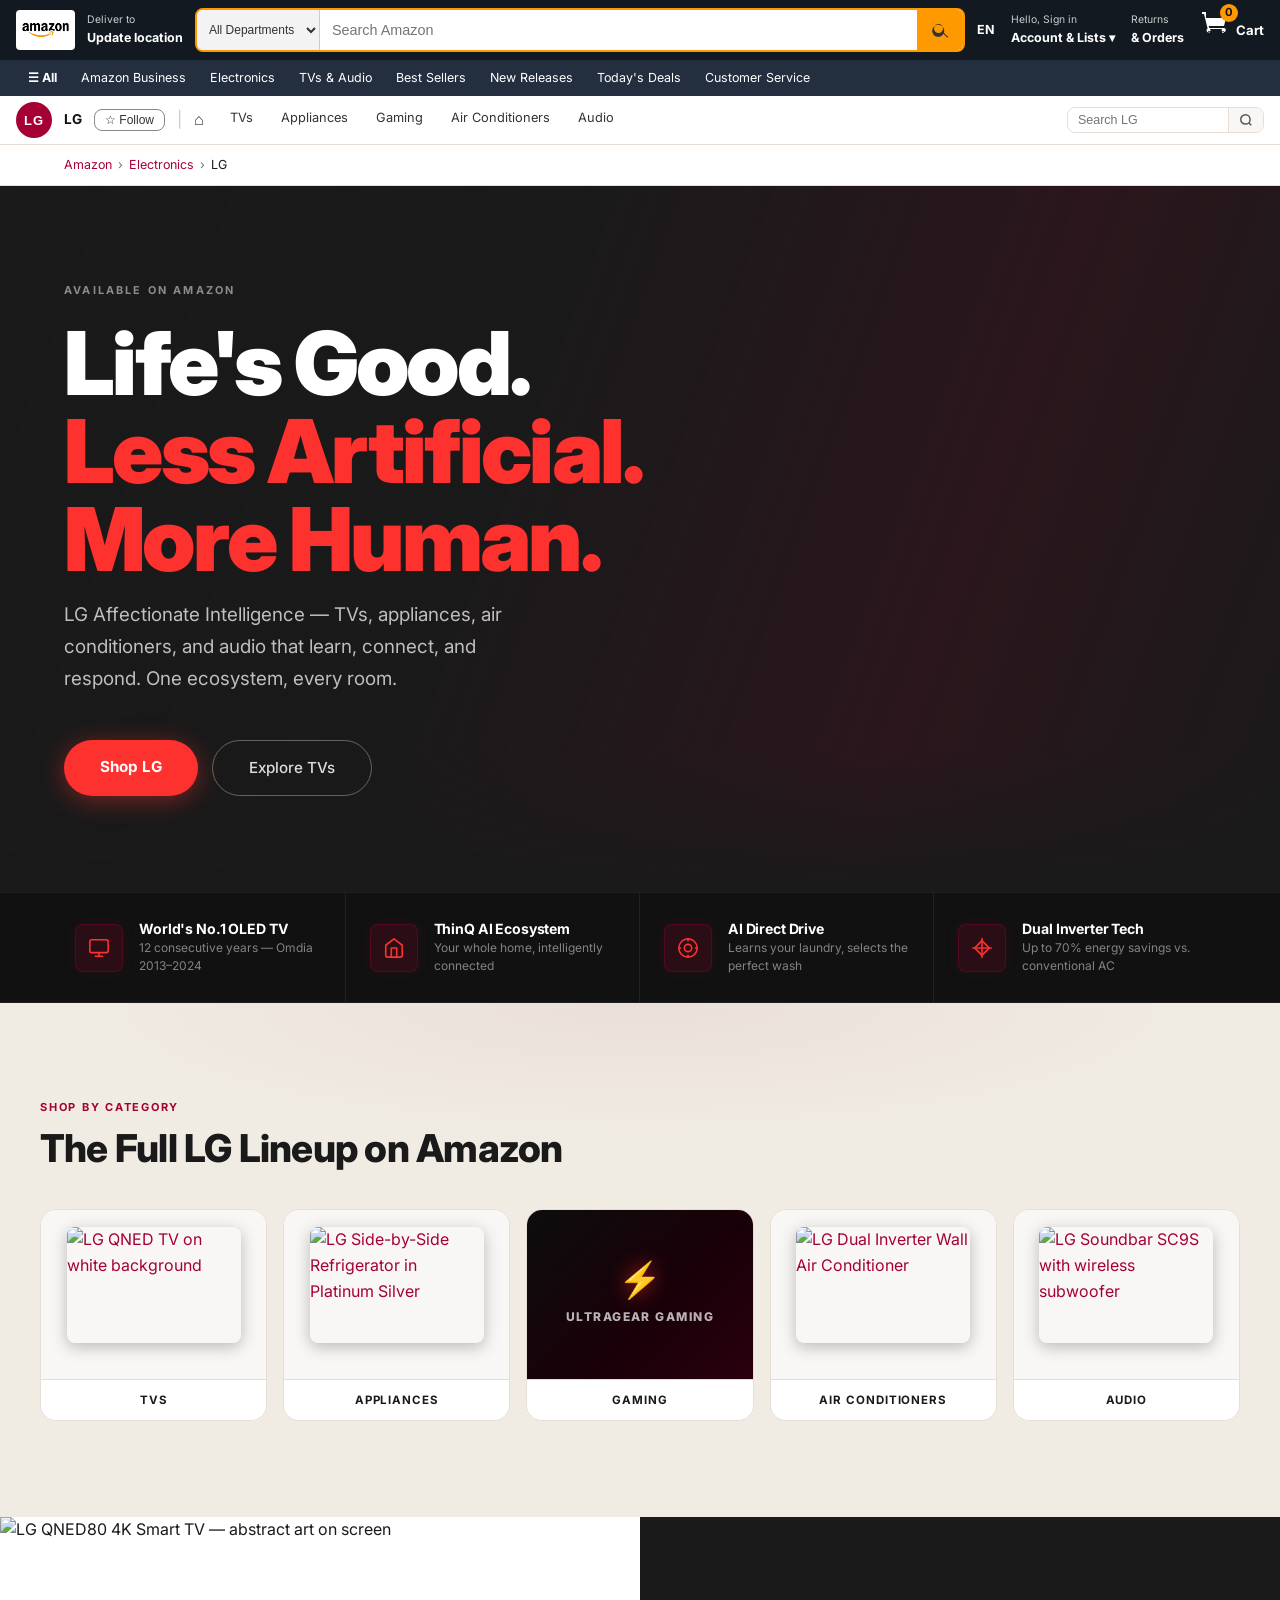
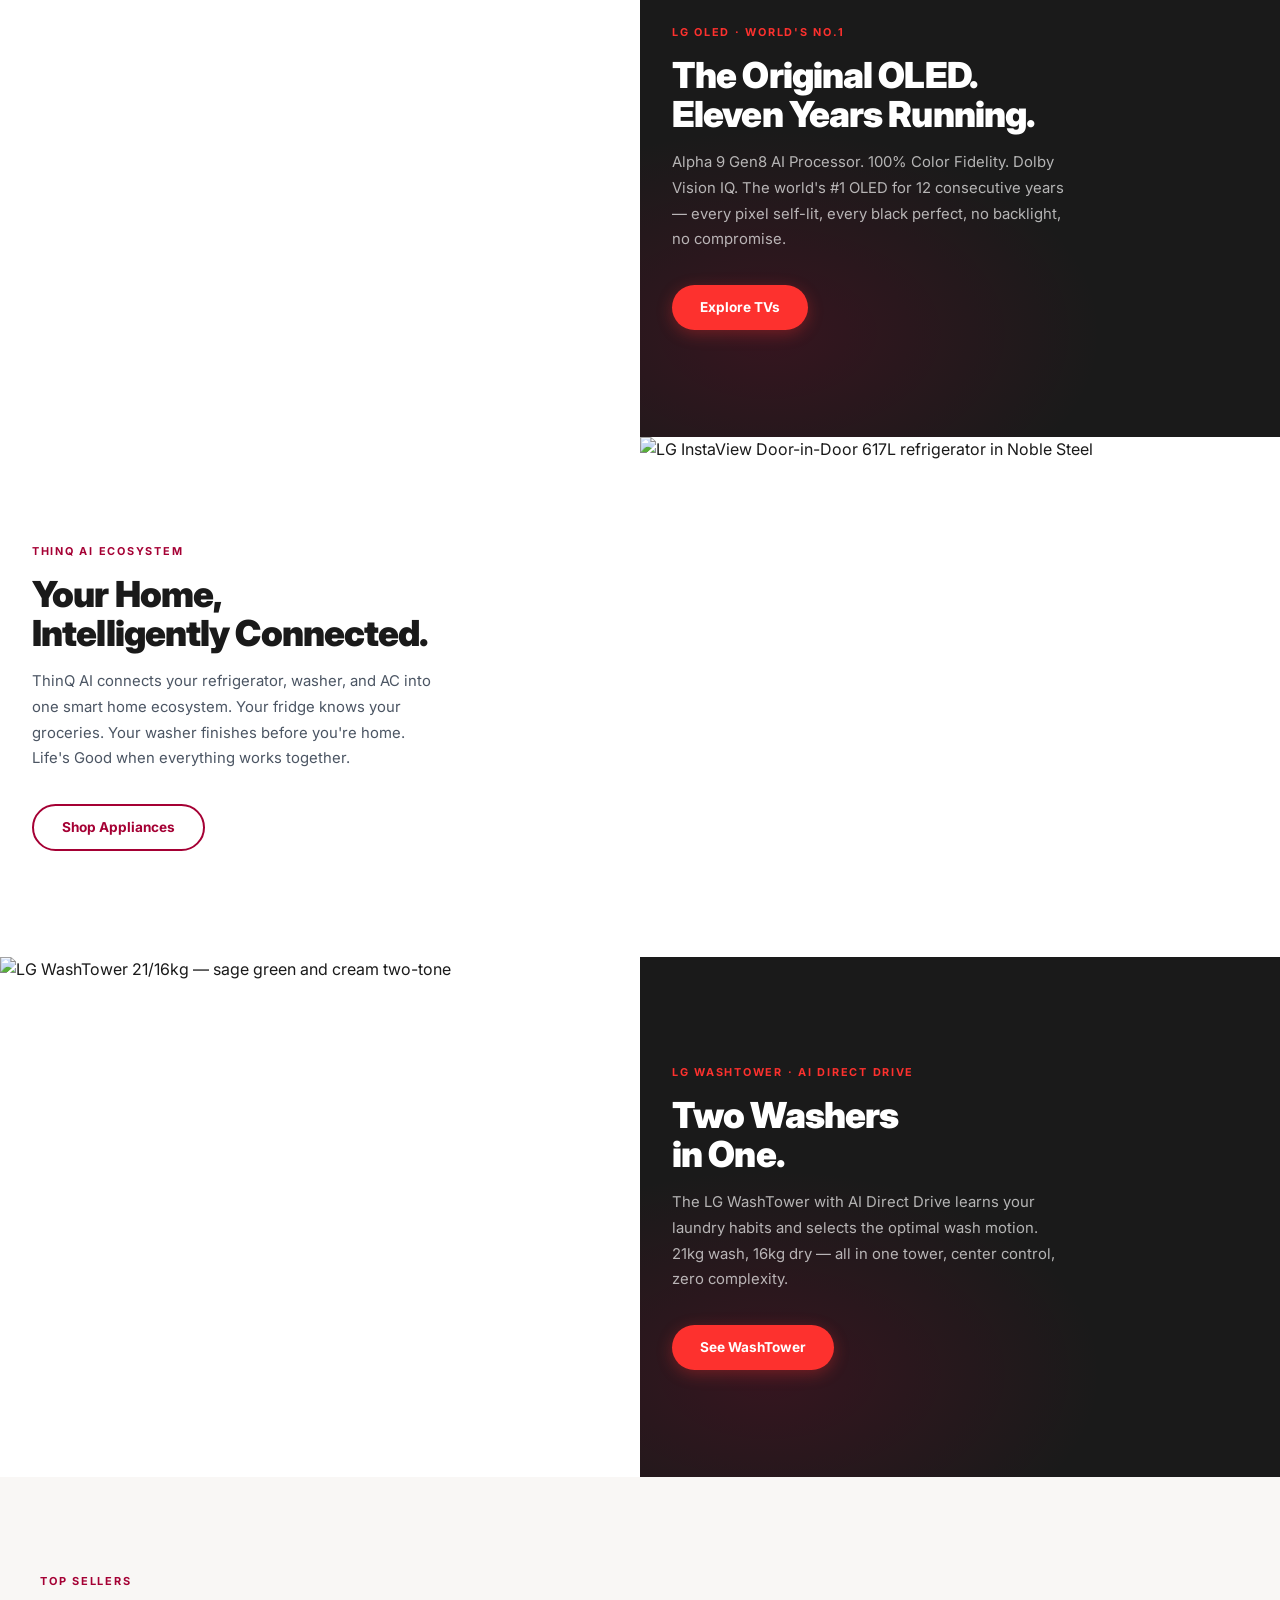
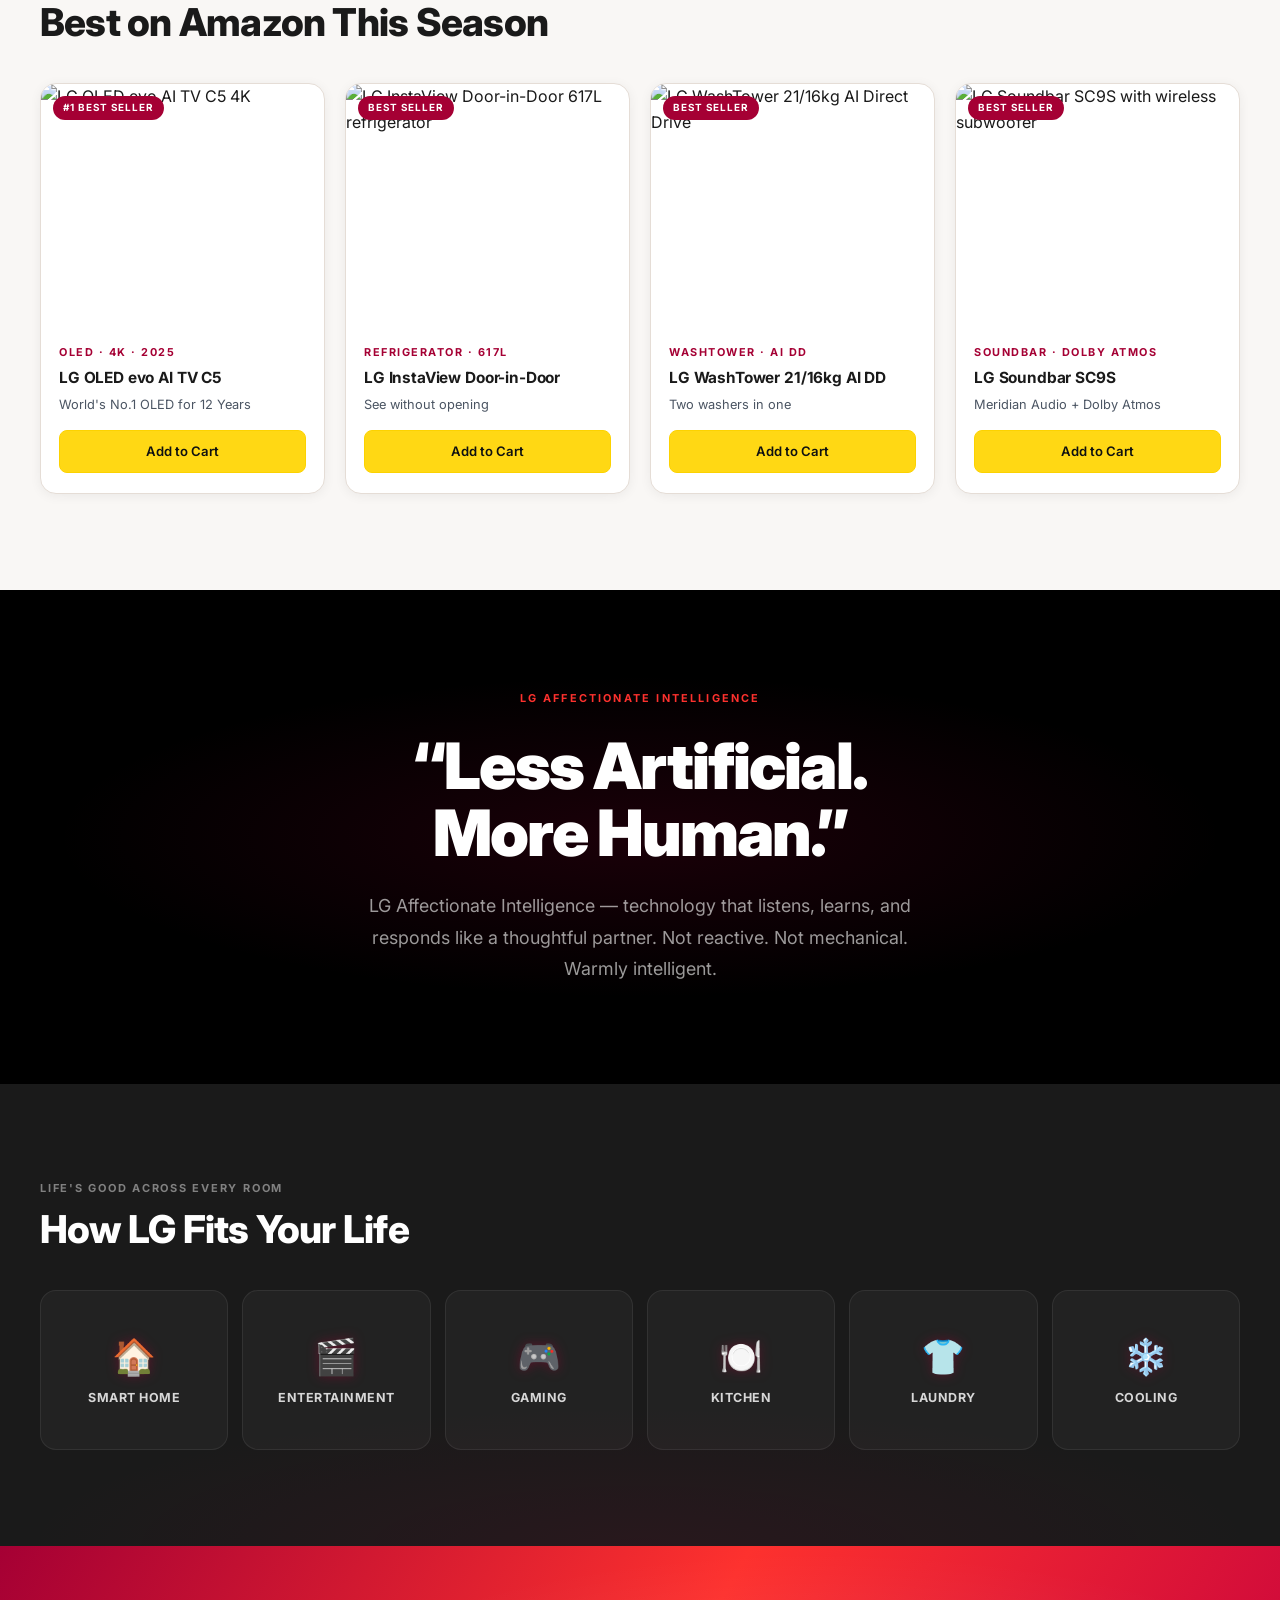
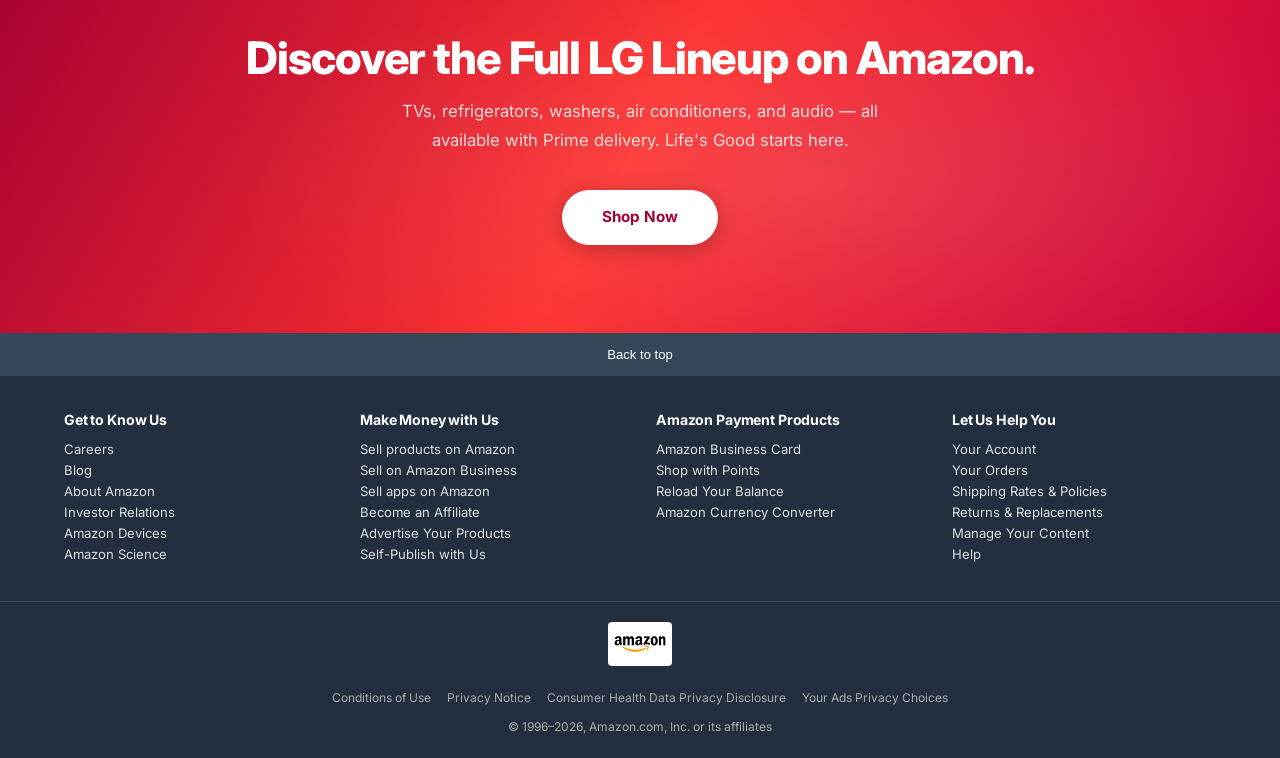
==== index.html @ b582f334 "Add homepage (index.html) — full LG Amazon brand store demo Complete homepage with all required sect" ====
<!DOCTYPE html>
<html lang="en">
<head>
  <meta charset="UTF-8">
  <meta name="viewport" content="width=device-width, initial-scale=1.0">
  <title>LG | Amazon Brand Store</title>
  <meta name="description" content="Shop LG TVs, Home Appliances, Air Conditioners, Gaming Monitors and Audio on Amazon. Life's Good with LG.">
  <link rel="icon" type="image/svg+xml" href="favicon.svg">
  <link rel="stylesheet" href="styles.css">
  <style>
    /* ── Hero: YouTube iframe full-bleed background ── */
    .lg-hero {
      position: relative;
      width: 100%;
      min-height: 680px;
      background: var(--brand-dark);
      overflow: hidden;
      display: flex;
      align-items: center;
      justify-content: center;
    }
    .lg-hero-video-frame {
      position: absolute;
      inset: 0;
      z-index: 0;
      pointer-events: none;
    }
    .lg-hero-video-frame iframe {
      position: absolute;
      top: 50%;
      left: 50%;
      /* 16:9 covering the container — scale up to avoid letterboxing */
      width: 177.8vh;   /* 16/9 * 100vh */
      height: 100vh;
      min-width: 100%;
      min-height: 56.25vw; /* 9/16 * 100vw */
      transform: translate(-50%, -50%);
      border: none;
      opacity: 0.38;
    }
    .lg-hero-overlay {
      position: absolute;
      inset: 0;
      z-index: 1;
      background: linear-gradient(
        110deg,
        rgba(26,26,26,0.96) 0%,
        rgba(26,26,26,0.78) 38%,
        rgba(165,0,52,0.12) 72%,
        transparent 100%
      );
      pointer-events: none;
    }
    .lg-hero-overlay::after {
      content: '';
      position: absolute;
      bottom: 0; left: 0; right: 0; height: 140px;
      background: linear-gradient(0deg, var(--brand-dark) 0%, transparent 100%);
    }
    .lg-hero-content {
      position: relative;
      z-index: 2;
      width: 100%;
      max-width: 1280px;
      padding: 0 clamp(20px, 5%, 72px);
      display: flex;
      flex-direction: column;
      align-items: flex-start;
    }
    .lg-hero-eyebrow {
      font-size: 0.68rem;
      font-weight: 700;
      letter-spacing: 0.2em;
      text-transform: uppercase;
      color: rgba(255,255,255,0.5);
      margin-bottom: 20px;
      display: block;
    }
    .lg-hero-title {
      font-size: clamp(3.2rem, 7vw, 5.5rem);
      font-weight: 900;
      color: #fff;
      line-height: 1.0;
      letter-spacing: -0.03em;
      margin-bottom: 16px;
    }
    .lg-hero-title span {
      color: var(--brand-active);
      display: block;
    }
    .lg-hero-sub {
      font-size: clamp(1rem, 1.6vw, 1.18rem);
      color: rgba(255,255,255,0.72);
      max-width: 480px;
      margin-bottom: 44px;
      line-height: 1.7;
      font-weight: 400;
    }
    .lg-hero-ctas {
      display: flex;
      gap: 14px;
      flex-wrap: wrap;
    }
    .btn-lg-hero {
      padding: 15px 36px;
      background: var(--brand-active);
      color: #fff;
      border-radius: 999px;
      font-size: 0.95rem;
      font-weight: 700;
      text-decoration: none;
      display: inline-block;
      transition: opacity 0.2s, transform 0.2s;
      box-shadow: 0 4px 24px rgba(253,49,46,0.42);
    }
    .btn-lg-hero:hover {
      opacity: 0.88;
      transform: scale(1.02);
      text-decoration: none;
    }
    .btn-lg-outline {
      padding: 15px 36px;
      background: transparent;
      color: rgba(255,255,255,0.85);
      border-radius: 999px;
      border: 1.5px solid rgba(255,255,255,0.32);
      font-size: 0.95rem;
      font-weight: 500;
      text-decoration: none;
      display: inline-block;
      transition: border-color 0.2s, color 0.2s;
    }
    .btn-lg-outline:hover {
      border-color: rgba(255,255,255,0.65);
      color: #fff;
      text-decoration: none;
    }

    /* ── Feature Icon Row ── */
    .lg-feature-row {
      background: #111111;
      border-top: 1px solid rgba(255,255,255,0.06);
      border-bottom: 1px solid rgba(255,255,255,0.06);
    }
    .lg-feature-row-inner {
      max-width: 1280px;
      margin: 0 auto;
      padding: 0 clamp(20px, 4%, 64px);
      display: grid;
      grid-template-columns: repeat(4, 1fr);
    }
    .lg-feat-item {
      display: flex;
      align-items: center;
      gap: 16px;
      padding: 28px 24px;
      border-right: 1px solid rgba(255,255,255,0.07);
      transition: background 0.2s;
    }
    .lg-feat-item:last-child { border-right: none; }
    .lg-feat-item:hover { background: rgba(255,255,255,0.03); }
    .lg-feat-icon {
      width: 48px; height: 48px;
      border-radius: 8px;
      background: rgba(165,0,52,0.18);
      border: 1px solid rgba(165,0,52,0.3);
      display: flex; align-items: center; justify-content: center;
      flex-shrink: 0;
      box-shadow: 0 0 14px rgba(165,0,52,0.12);
    }
    .lg-feat-icon svg {
      width: 22px; height: 22px;
      stroke: var(--brand-active);
      fill: none;
      stroke-width: 1.75;
      stroke-linecap: round;
      stroke-linejoin: round;
    }
    .lg-feat-text h4 {
      color: #fff;
      font-size: 0.88rem;
      font-weight: 700;
      margin-bottom: 3px;
      letter-spacing: -0.01em;
    }
    .lg-feat-text p {
      color: rgba(255,255,255,0.48);
      font-size: 0.75rem;
      line-height: 1.45;
    }

    /* ── Category Tiles ── */
    .cat-section {
      background: var(--brand-warm-grey);
      padding: var(--space-2xl) 0;
      position: relative;
      overflow: hidden;
    }
    .cat-section::before {
      content: '';
      position: absolute;
      inset: 0;
      background: radial-gradient(ellipse 70% 40% at 50% 0%, rgba(165,0,52,0.06) 0%, transparent 70%);
      pointer-events: none;
    }
    .cat-section .container { position: relative; z-index: 1; }
    .cat-tiles-grid {
      display: grid;
      grid-template-columns: repeat(5, 1fr);
      gap: 16px;
      margin-top: var(--space-lg);
    }
    .cat-tile-card {
      background: var(--white);
      border: 1px solid var(--border);
      border-radius: 16px;
      overflow: hidden;
      display: flex;
      flex-direction: column;
      cursor: pointer;
      text-decoration: none;
      transition: transform 0.25s cubic-bezier(0.22,1,0.36,1), box-shadow 0.25s ease;
    }
    .cat-tile-card:hover {
      transform: translateY(-4px);
      box-shadow: 0 14px 36px rgba(165,0,52,0.14);
      text-decoration: none;
    }
    .cat-tile-media {
      background: var(--light-bg);
      display: flex;
      align-items: center;
      justify-content: center;
      padding: 20px 16px;
      aspect-ratio: 4/3;
      overflow: hidden;
    }
    .cat-tile-img {
      width: 90%;
      height: 90%;
      object-fit: contain;
      display: block;
      transition: transform 0.4s cubic-bezier(0.22,1,0.36,1);
    }
    .cat-tile-card:hover .cat-tile-img { transform: scale(1.04); }
    /* Gaming placeholder tile */
    .cat-tile-gaming {
      background: linear-gradient(135deg, #0d0d0d 0%, #1a0008 60%, #2a000e 100%);
      display: flex;
      align-items: center;
      justify-content: center;
      aspect-ratio: 4/3;
      flex-direction: column;
      gap: 10px;
    }
    .cat-tile-gaming-icon {
      font-size: 2.2rem;
      line-height: 1;
      filter: drop-shadow(0 0 10px rgba(253,49,46,0.7));
    }
    .cat-tile-gaming-label-inner {
      font-size: 0.75rem;
      font-weight: 800;
      letter-spacing: 0.12em;
      text-transform: uppercase;
      color: rgba(255,255,255,0.7);
    }
    .cat-tile-label {
      display: block;
      padding: 11px 14px;
      background: var(--white);
      border-top: 1px solid var(--border);
      color: var(--text);
      font-size: 0.72rem;
      font-weight: 700;
      letter-spacing: 0.08em;
      text-transform: uppercase;
      text-align: center;
    }

    /* ── Featured Split Sections ── */
    .lg-split {
      display: grid;
      grid-template-columns: 1fr 1fr;
      min-height: 520px;
    }
    .lg-split-media {
      position: relative;
      overflow: hidden;
    }
    .lg-split-media img {
      position: absolute;
      inset: 0;
      width: 100%;
      height: 100%;
      object-fit: cover;
      display: block;
      transition: transform 0.7s cubic-bezier(0.22,1,0.36,1);
    }
    .lg-split:hover .lg-split-media img { transform: scale(1.03); }
    .lg-split-copy {
      display: flex;
      flex-direction: column;
      justify-content: center;
      padding: clamp(40px, 6%, 80px) clamp(32px, 5%, 72px);
    }
    /* Dark copy side */
    .lg-split-copy-dark {
      background: var(--brand-dark);
      position: relative;
      overflow: hidden;
    }
    .lg-split-copy-dark::before {
      content: '';
      position: absolute;
      inset: 0;
      background: radial-gradient(ellipse 80% 60% at 20% 80%, rgba(165,0,52,0.2) 0%, transparent 65%);
      pointer-events: none;
    }
    .lg-split-copy-dark > * { position: relative; z-index: 1; }
    /* Light copy side */
    .lg-split-copy-light {
      background: var(--white);
    }
    .lg-split-eyebrow {
      font-size: 0.68rem;
      font-weight: 700;
      letter-spacing: 0.16em;
      text-transform: uppercase;
      margin-bottom: 14px;
      display: block;
    }
    .lg-split-copy-dark .lg-split-eyebrow { color: var(--brand-active); }
    .lg-split-copy-light .lg-split-eyebrow { color: var(--primary); }
    .lg-split-headline {
      font-size: clamp(1.6rem, 2.8vw, 2.4rem);
      font-weight: 900;
      line-height: 1.1;
      letter-spacing: -0.025em;
      margin-bottom: 16px;
    }
    .lg-split-copy-dark .lg-split-headline { color: #fff; }
    .lg-split-copy-light .lg-split-headline { color: var(--brand-dark); }
    .lg-split-body {
      font-size: 0.93rem;
      line-height: 1.72;
      margin-bottom: 32px;
      max-width: 400px;
    }
    .lg-split-copy-dark .lg-split-body { color: rgba(255,255,255,0.68); }
    .lg-split-copy-light .lg-split-body { color: var(--text-muted); }
    .lg-split-pill {
      display: inline-block;
      background: var(--brand-active);
      color: #fff;
      border-radius: 999px;
      padding: 12px 28px;
      font-size: 0.85rem;
      font-weight: 700;
      text-decoration: none;
      transition: opacity 0.2s, transform 0.2s;
      box-shadow: 0 4px 16px rgba(253,49,46,0.32);
      align-self: flex-start;
    }
    .lg-split-pill:hover {
      opacity: 0.88;
      transform: translateY(-1px);
      text-decoration: none;
    }
    .lg-split-pill-outline {
      display: inline-block;
      background: transparent;
      color: var(--primary);
      border: 2px solid var(--primary);
      border-radius: 999px;
      padding: 11px 28px;
      font-size: 0.85rem;
      font-weight: 700;
      text-decoration: none;
      transition: background 0.2s, color 0.2s;
      align-self: flex-start;
    }
    .lg-split-pill-outline:hover {
      background: var(--primary);
      color: #fff;
      text-decoration: none;
    }

    /* ── Top Sellers ── */
    .top-sellers-section {
      background: var(--light-bg);
      padding: var(--space-2xl) 0;
    }

    /* Product cards — hardened CSS, no grey double-box */
    .lg-product-card {
      background: var(--white);
      border-radius: 16px;
      border: 1px solid var(--border);
      overflow: hidden;
      display: flex;
      flex-direction: column;
      box-shadow: 0 2px 12px rgba(0,0,0,0.06);
      transition: transform 0.28s cubic-bezier(0.22,1,0.36,1),
                  box-shadow 0.28s ease,
                  border-color 0.22s ease;
    }
    .lg-product-card:hover {
      transform: translateY(-5px);
      box-shadow: 0 16px 48px rgba(165,0,52,0.14);
      border-color: rgba(165,0,52,0.2);
    }
    .lg-card-img {
      position: relative;
      overflow: hidden;
      height: 240px;
      /* Never display:flex — keep position:relative + overflow:hidden only */
    }
    .lg-card-img img {
      position: absolute;
      inset: 0;
      width: 100%;
      height: 100%;
      object-fit: cover;
      display: block;
      /* Never object-fit:contain, never padding */
      transition: transform 0.5s cubic-bezier(0.22,1,0.36,1);
    }
    .lg-product-card:hover .lg-card-img img { transform: scale(1.05); }
    .lg-card-body {
      padding: 20px 18px;
      display: flex;
      flex-direction: column;
      flex: 1;
    }
    .lg-card-eyebrow {
      font-size: 0.68rem;
      font-weight: 700;
      letter-spacing: 0.14em;
      text-transform: uppercase;
      color: var(--primary);
      margin-bottom: 6px;
      display: block;
    }
    .lg-card-name {
      font-size: 0.96rem;
      font-weight: 700;
      color: var(--text);
      margin-bottom: 7px;
      line-height: 1.35;
      letter-spacing: -0.01em;
    }
    .lg-card-tagline {
      font-size: 0.8rem;
      color: var(--text-muted);
      margin-bottom: 16px;
      line-height: 1.5;
      flex: 1;
      display: -webkit-box;
      -webkit-line-clamp: 2;
      -webkit-box-orient: vertical;
      overflow: hidden;
    }
    .lg-card-atc {
      background: #FFD814;
      color: #0F1111;
      border: 1px solid #FCD200;
      border-radius: 8px;
      padding: 10px 0;
      font-size: 0.82rem;
      font-weight: 600;
      text-align: center;
      display: block;
      cursor: pointer;
      width: 100%;
      transition: background 0.18s, transform 0.14s ease;
    }
    .lg-card-atc:hover {
      background: #F7CA00;
      transform: scale(1.01);
      text-decoration: none;
    }
    .best-seller-badge {
      position: absolute;
      top: 12px;
      left: 12px;
      z-index: 2;
      background: var(--primary);
      color: #fff;
      font-size: 0.62rem;
      font-weight: 700;
      letter-spacing: 0.1em;
      padding: 4px 10px;
      border-radius: 999px;
      text-transform: uppercase;
    }

    /* ── Brand Statement (full-width dark) ── */
    .lg-brand-statement {
      background: #000;
      padding: 100px clamp(20px, 5%, 80px);
      text-align: center;
      position: relative;
      overflow: hidden;
    }
    .lg-brand-statement::before {
      content: '';
      position: absolute;
      inset: 0;
      background: radial-gradient(ellipse 70% 50% at 50% 50%, rgba(165,0,52,0.16) 0%, transparent 65%);
      pointer-events: none;
    }
    .lg-brand-statement > * { position: relative; z-index: 1; }
    .lg-brand-statement .bs-eyebrow {
      font-size: 0.68rem;
      font-weight: 700;
      letter-spacing: 0.2em;
      text-transform: uppercase;
      color: var(--brand-active);
      margin-bottom: 24px;
      display: block;
    }
    .lg-brand-statement .bs-quote {
      font-size: clamp(2.2rem, 5vw, 4rem);
      font-weight: 900;
      color: #fff;
      letter-spacing: -0.03em;
      line-height: 1.05;
      margin-bottom: 24px;
    }
    .lg-brand-statement .bs-body {
      font-size: clamp(1rem, 1.4vw, 1.12rem);
      color: rgba(255,255,255,0.6);
      max-width: 580px;
      margin: 0 auto;
      line-height: 1.75;
    }

    /* ── Use Case / Industry Grid ── */
    .use-case-section {
      background: var(--brand-dark);
      padding: var(--space-2xl) 0;
      position: relative;
      overflow: hidden;
    }
    .use-case-section::before {
      content: '';
      position: absolute;
      inset: 0;
      background: radial-gradient(ellipse 80% 50% at 50% 100%, rgba(165,0,52,0.1) 0%, transparent 60%);
      pointer-events: none;
    }
    .use-case-section .container { position: relative; z-index: 1; }
    .use-case-grid {
      display: grid;
      grid-template-columns: repeat(6, 1fr);
      gap: 14px;
      margin-top: var(--space-lg);
    }
    .use-case-tile {
      background: rgba(255,255,255,0.04);
      border: 1px solid rgba(255,255,255,0.07);
      border-radius: 16px;
      overflow: hidden;
      display: flex;
      flex-direction: column;
      align-items: center;
      justify-content: center;
      padding: 32px 16px 26px;
      text-decoration: none;
      cursor: pointer;
      transition: transform 0.25s cubic-bezier(0.22,1,0.36,1),
                  background 0.22s ease,
                  box-shadow 0.25s ease;
      min-height: 160px;
    }
    .use-case-tile:hover {
      transform: scale(1.04) translateY(-2px);
      background: rgba(165,0,52,0.14);
      box-shadow: 0 12px 36px rgba(165,0,52,0.2);
      text-decoration: none;
    }
    .use-case-icon {
      font-size: 2.2rem;
      margin-bottom: 14px;
      line-height: 1;
      filter: drop-shadow(0 0 6px rgba(165,0,52,0.4));
    }
    .use-case-label {
      font-size: 0.78rem;
      font-weight: 700;
      color: rgba(255,255,255,0.82);
      text-align: center;
      letter-spacing: 0.04em;
      text-transform: uppercase;
    }

    /* ── CTA Footer Banner ── */
    .lg-cta-banner {
      background: linear-gradient(120deg, var(--primary) 0%, var(--brand-active) 50%, var(--primary-mid) 100%);
      padding: 88px clamp(20px, 5%, 80px);
      text-align: center;
      position: relative;
      overflow: hidden;
      contain: layout;
    }
    .lg-cta-banner::before {
      content: '';
      position: absolute;
      top: -60%; left: -20%;
      width: 140%; height: 220%;
      background: radial-gradient(ellipse 55% 45% at 60% 55%, rgba(255,255,255,0.12) 0%, transparent 60%);
      pointer-events: none;
    }
    .lg-cta-banner > * { position: relative; z-index: 1; }
    .lg-cta-banner h2 {
      color: #fff;
      font-size: clamp(1.9rem, 3.5vw, 2.8rem);
      margin-bottom: 14px;
      letter-spacing: -0.025em;
    }
    .lg-cta-banner p {
      color: rgba(255,255,255,0.82);
      font-size: 1.05rem;
      margin-bottom: 36px;
      max-width: 520px;
      margin-left: auto;
      margin-right: auto;
      line-height: 1.7;
    }
    .btn-cta-white {
      display: inline-block;
      padding: 15px 40px;
      background: #fff;
      color: var(--primary);
      border-radius: 999px;
      font-size: 0.95rem;
      font-weight: 700;
      text-decoration: none;
      transition: opacity 0.2s, transform 0.2s;
      box-shadow: 0 4px 20px rgba(0,0,0,0.25);
    }
    .btn-cta-white:hover {
      opacity: 0.9;
      transform: scale(1.02);
      text-decoration: none;
    }

    /* ── Responsive ── */
    @media (max-width: 1100px) {
      .cat-tiles-grid { grid-template-columns: repeat(3, 1fr); }
      .use-case-grid { grid-template-columns: repeat(3, 1fr); }
    }
    @media (max-width: 900px) {
      .lg-hero { min-height: 560px; }
      .lg-feature-row-inner { grid-template-columns: repeat(2, 1fr); }
      .lg-feat-item:nth-child(2) { border-right: none; }
      .lg-feat-item:nth-child(1), .lg-feat-item:nth-child(2) { border-bottom: 1px solid rgba(255,255,255,0.07); }
      .lg-split { grid-template-columns: 1fr; min-height: auto; }
      .lg-split-media { min-height: 320px; position: relative; }
      .lg-split-media img { position: absolute; }
      .lg-split-copy { padding: 48px 32px; }
      .cat-tiles-grid { grid-template-columns: repeat(2, 1fr); }
      .use-case-grid { grid-template-columns: repeat(2, 1fr); }
      .product-grid-4 { grid-template-columns: repeat(2, 1fr); }
    }
    @media (max-width: 600px) {
      .lg-hero { min-height: 480px; }
      .lg-feature-row-inner { grid-template-columns: 1fr; }
      .lg-feat-item { border-right: none; border-bottom: 1px solid rgba(255,255,255,0.07); }
      .cat-tiles-grid { grid-template-columns: repeat(2, 1fr); }
      .use-case-grid { grid-template-columns: repeat(2, 1fr); }
      .product-grid-4 { grid-template-columns: 1fr 1fr; }
      .lg-split-copy { padding: 36px 20px; }
      .lg-brand-statement { padding: 72px 20px; }
      .lg-cta-banner { padding: 64px 20px; }
    }
    /* 4-col product grid utility */
    .product-grid-4 {
      display: grid;
      grid-template-columns: repeat(4, 1fr);
      gap: 20px;
    }
  </style>
</head>
<body>

<div id="site-header"></div>


<!-- ══════════════════════════════════════════
     BREADCRUMB
══════════════════════════════════════════ -->
<nav class="breadcrumb" aria-label="Breadcrumb">
  <div class="breadcrumb-inner">
    <a href="#">Amazon</a>
    <span aria-hidden="true">›</span>
    <a href="#">Electronics</a>
    <span aria-hidden="true">›</span>
    <span style="color: var(--text);">LG</span>
  </div>
</nav>


<!-- ══════════════════════════════════════════
     HERO — YouTube video background
     Video: "Less Artificial, More Human" (keOxJ1vlc5E)
══════════════════════════════════════════ -->
<section class="lg-hero section" id="hero">
  <div class="lg-hero-video-frame" aria-hidden="true">
    <iframe
      src="https://www.youtube.com/embed/keOxJ1vlc5E?autoplay=1&mute=1&loop=1&playlist=keOxJ1vlc5E&controls=0&showinfo=0&rel=0&playsinline=1"
      allow="autoplay; encrypted-media"
      title="LG brand film background"
      tabindex="-1"
      aria-hidden="true">
    </iframe>
  </div>
  <div class="lg-hero-overlay" aria-hidden="true"></div>
  <div class="lg-hero-content">
    <span class="lg-hero-eyebrow">Available on Amazon</span>
    <h1 class="lg-hero-title">
      Life's Good.
      <span>Less Artificial.<br>More Human.</span>
    </h1>
    <p class="lg-hero-sub">
      LG Affectionate Intelligence — TVs, appliances, air conditioners,
      and audio that learn, connect, and respond. One ecosystem, every room.
    </p>
    <div class="lg-hero-ctas">
      <a class="btn-lg-hero" href="#shop-category">Shop LG</a>
      <a class="btn-lg-outline" href="tvs.html">Explore TVs</a>
    </div>
  </div>
</section>


<!-- ══════════════════════════════════════════
     FEATURE ICON ROW — 4 brand pillars
══════════════════════════════════════════ -->
<div class="lg-feature-row">
  <div class="lg-feature-row-inner">

    <div class="lg-feat-item">
      <div class="lg-feat-icon" aria-hidden="true">
        <!-- TV / display icon -->
        <svg viewBox="0 0 24 24">
          <rect x="2" y="3" width="20" height="14" rx="2"/>
          <line x1="8" y1="21" x2="16" y2="21"/>
          <line x1="12" y1="17" x2="12" y2="21"/>
        </svg>
      </div>
      <div class="lg-feat-text">
        <h4>World's No.1 OLED TV</h4>
        <p>12 consecutive years — Omdia 2013–2024</p>
      </div>
    </div>

    <div class="lg-feat-item">
      <div class="lg-feat-icon" aria-hidden="true">
        <!-- Smart home / network icon -->
        <svg viewBox="0 0 24 24">
          <path d="M3 9l9-7 9 7v11a2 2 0 0 1-2 2H5a2 2 0 0 1-2-2z"/>
          <polyline points="9 22 9 12 15 12 15 22"/>
        </svg>
      </div>
      <div class="lg-feat-text">
        <h4>ThinQ AI Ecosystem</h4>
        <p>Your whole home, intelligently connected</p>
      </div>
    </div>

    <div class="lg-feat-item">
      <div class="lg-feat-icon" aria-hidden="true">
        <!-- Washing machine / motor icon -->
        <svg viewBox="0 0 24 24">
          <circle cx="12" cy="12" r="10"/>
          <circle cx="12" cy="12" r="4"/>
          <line x1="12" y1="2" x2="12" y2="4"/>
          <line x1="12" y1="20" x2="12" y2="22"/>
          <line x1="2" y1="12" x2="4" y2="12"/>
          <line x1="20" y1="12" x2="22" y2="12"/>
        </svg>
      </div>
      <div class="lg-feat-text">
        <h4>AI Direct Drive</h4>
        <p>Learns your laundry, selects the perfect wash</p>
      </div>
    </div>

    <div class="lg-feat-item">
      <div class="lg-feat-icon" aria-hidden="true">
        <!-- AC / snowflake icon -->
        <svg viewBox="0 0 24 24">
          <line x1="12" y1="2" x2="12" y2="22"/>
          <line x1="2" y1="12" x2="22" y2="12"/>
          <path d="M8 8l4-4 4 4"/>
          <path d="M8 16l4 4 4-4"/>
          <path d="M16 8l4 4-4 4"/>
          <path d="M8 8L4 12l4 4"/>
        </svg>
      </div>
      <div class="lg-feat-text">
        <h4>Dual Inverter Tech</h4>
        <p>Up to 70% energy savings vs. conventional AC</p>
      </div>
    </div>

  </div>
</div>


<!-- ══════════════════════════════════════════
     CATEGORY TILES — 5 categories
══════════════════════════════════════════ -->
<section class="cat-section section section-fade" id="shop-category">
  <div class="container">
    <span class="section-eyebrow">SHOP BY CATEGORY</span>
    <h2 style="color: var(--brand-dark); margin-bottom: var(--space-lg);">The Full LG Lineup on Amazon</h2>
    <div class="cat-tiles-grid">

      <a class="cat-tile-card" href="tvs.html">
        <div class="cat-tile-media">
          <img class="cat-tile-img"
            src="https://www.lg.com/np/images/tvs/md07608114/galleryy/large02.jpg"
            alt="LG QNED TV on white background"
            loading="lazy" width="1600" height="1062">
        </div>
        <span class="cat-tile-label">TVs</span>
      </a>

      <a class="cat-tile-card" href="appliances.html">
        <div class="cat-tile-media">
          <img class="cat-tile-img"
            src="https://www.lg.com/np/images/refrigerators/md07562290/gallery/DZ-1.jpg"
            alt="LG Side-by-Side Refrigerator in Platinum Silver"
            loading="lazy" width="1600" height="1062">
        </div>
        <span class="cat-tile-label">Appliances</span>
      </a>

      <!-- Gaming — no clean monitor image available per scraper report. CSS tile. -->
      <a class="cat-tile-card" href="gaming.html">
        <div class="cat-tile-gaming">
          <span class="cat-tile-gaming-icon" aria-hidden="true">⚡</span>
          <span class="cat-tile-gaming-label-inner">UltraGear Gaming</span>
        </div>
        <span class="cat-tile-label">Gaming</span>
      </a>

      <a class="cat-tile-card" href="air-conditioners.html">
        <div class="cat-tile-media">
          <img class="cat-tile-img"
            src="https://www.lg.com/np/images/home-air-conditioners/md07561293/Gallery/DZ-01.jpg"
            alt="LG Dual Inverter Wall Air Conditioner"
            loading="lazy" width="1600" height="1062">
        </div>
        <span class="cat-tile-label">Air Conditioners</span>
      </a>

      <a class="cat-tile-card" href="audio.html">
        <div class="cat-tile-media">
          <img class="cat-tile-img"
            src="https://www.lg.com/np/images/home-audio/md07608106/gallery/Z01_large01.jpg"
            alt="LG Soundbar SC9S with wireless subwoofer"
            loading="lazy" width="1600" height="1062">
        </div>
        <span class="cat-tile-label">Audio</span>
      </a>

    </div>
  </div>
</section>


<!-- ══════════════════════════════════════════
     FEATURED SPLIT SECTION 1 — image LEFT, copy RIGHT (dark)
     "The Original OLED. Eleven Years Running."
══════════════════════════════════════════ -->
<section class="section section-fade" style="padding: 0;">
  <div class="lg-split">

    <!-- Image: QNED80 TV -->
    <div class="lg-split-media">
      <img
        src="https://www.lg.com/np/images/tvs/md07608114/galleryy/large02.jpg"
        alt="LG QNED80 4K Smart TV — abstract art on screen"
        loading="lazy" width="1600" height="1062">
    </div>

    <!-- Copy: dark side -->
    <div class="lg-split-copy lg-split-copy-dark">
      <span class="lg-split-eyebrow">LG OLED · World's No.1</span>
      <h2 class="lg-split-headline">The Original OLED.<br>Eleven Years Running.</h2>
      <p class="lg-split-body">
        Alpha 9 Gen8 AI Processor. 100% Color Fidelity. Dolby Vision IQ.
        The world's #1 OLED for 12 consecutive years — every pixel self-lit,
        every black perfect, no backlight, no compromise.
      </p>
      <a class="lg-split-pill" href="tvs.html">Explore TVs</a>
    </div>

  </div>
</section>


<!-- ══════════════════════════════════════════
     FEATURED SPLIT SECTION 2 — copy LEFT (light), image RIGHT
     "Your Home, Intelligently Connected."
══════════════════════════════════════════ -->
<section class="section section-fade" style="padding: 0;">
  <div class="lg-split">

    <!-- Copy: light side (left) -->
    <div class="lg-split-copy lg-split-copy-light">
      <span class="lg-split-eyebrow">ThinQ AI Ecosystem</span>
      <h2 class="lg-split-headline">Your Home,<br>Intelligently Connected.</h2>
      <p class="lg-split-body">
        ThinQ AI connects your refrigerator, washer, and AC into one smart home
        ecosystem. Your fridge knows your groceries. Your washer finishes before
        you're home. Life's Good when everything works together.
      </p>
      <a class="lg-split-pill-outline" href="appliances.html">Shop Appliances</a>
    </div>

    <!-- Image: InstaView Fridge -->
    <div class="lg-split-media">
      <img
        src="https://www.lg.com/np/images/refrigerators/md07573319/gallery/DZ1.jpg"
        alt="LG InstaView Door-in-Door 617L refrigerator in Noble Steel"
        loading="lazy" width="1600" height="1062">
    </div>

  </div>
</section>


<!-- ══════════════════════════════════════════
     FEATURED SPLIT SECTION 3 — image LEFT, copy RIGHT (dark)
     "Two Washers in One."
══════════════════════════════════════════ -->
<section class="section section-fade" style="padding: 0;">
  <div class="lg-split">

    <!-- Image: WashTower -->
    <div class="lg-split-media">
      <img
        src="https://www.lg.com/np/images/washing-machines/md07573359/gallery/DZ-01.jpg"
        alt="LG WashTower 21/16kg — sage green and cream two-tone"
        loading="lazy" width="1600" height="1062">
    </div>

    <!-- Copy: dark side -->
    <div class="lg-split-copy lg-split-copy-dark">
      <span class="lg-split-eyebrow">LG WashTower · AI Direct Drive</span>
      <h2 class="lg-split-headline">Two Washers<br>in One.</h2>
      <p class="lg-split-body">
        The LG WashTower with AI Direct Drive learns your laundry habits
        and selects the optimal wash motion. 21kg wash, 16kg dry —
        all in one tower, center control, zero complexity.
      </p>
      <a class="lg-split-pill" href="appliances.html">See WashTower</a>
    </div>

  </div>
</section>


<!-- ══════════════════════════════════════════
     TOP SELLERS — 4 product cards
══════════════════════════════════════════ -->
<section class="top-sellers-section section section-fade" id="best-sellers">
  <div class="container">
    <span class="section-eyebrow">TOP SELLERS</span>
    <h2 style="color: var(--brand-dark); margin-bottom: var(--space-lg);">Best on Amazon This Season</h2>
    <div class="product-grid-4">

      <!-- Card 1: LG OLED evo AI TV C5 (represented by QNED80 image — only verified TV image) -->
      <div class="lg-product-card">
        <div class="lg-card-img">
          <span class="best-seller-badge" aria-label="Best Seller">#1 Best Seller</span>
          <img
            src="https://www.lg.com/np/images/tvs/md07608114/galleryy/large02.jpg"
            alt="LG OLED evo AI TV C5 4K"
            loading="lazy" width="1600" height="1062">
        </div>
        <div class="lg-card-body">
          <span class="lg-card-eyebrow">OLED · 4K · 2025</span>
          <h3 class="lg-card-name">LG OLED evo AI TV C5</h3>
          <p class="lg-card-tagline">World's No.1 OLED for 12 Years</p>
          <span class="lg-card-atc">Add to Cart</span>
        </div>
      </div>

      <!-- Card 2: LG InstaView Door-in-Door Refrigerator 617L -->
      <div class="lg-product-card">
        <div class="lg-card-img">
          <span class="best-seller-badge" aria-label="Best Seller">Best Seller</span>
          <img
            src="https://www.lg.com/np/images/refrigerators/md07573319/gallery/DZ1.jpg"
            alt="LG InstaView Door-in-Door 617L refrigerator"
            loading="lazy" width="1600" height="1062">
        </div>
        <div class="lg-card-body">
          <span class="lg-card-eyebrow">Refrigerator · 617L</span>
          <h3 class="lg-card-name">LG InstaView Door-in-Door</h3>
          <p class="lg-card-tagline">See without opening</p>
          <span class="lg-card-atc">Add to Cart</span>
        </div>
      </div>

      <!-- Card 3: LG WashTower 21/16kg AI DD -->
      <div class="lg-product-card">
        <div class="lg-card-img">
          <span class="best-seller-badge" aria-label="Best Seller">Best Seller</span>
          <img
            src="https://www.lg.com/np/images/washing-machines/md07573359/gallery/DZ-01.jpg"
            alt="LG WashTower 21/16kg AI Direct Drive"
            loading="lazy" width="1600" height="1062">
        </div>
        <div class="lg-card-body">
          <span class="lg-card-eyebrow">WashTower · AI DD</span>
          <h3 class="lg-card-name">LG WashTower 21/16kg AI DD</h3>
          <p class="lg-card-tagline">Two washers in one</p>
          <span class="lg-card-atc">Add to Cart</span>
        </div>
      </div>

      <!-- Card 4: LG Soundbar SC9S -->
      <div class="lg-product-card">
        <div class="lg-card-img">
          <span class="best-seller-badge" aria-label="Best Seller">Best Seller</span>
          <img
            src="https://www.lg.com/np/images/home-audio/md07608106/gallery/Z01_large01.jpg"
            alt="LG Soundbar SC9S with wireless subwoofer"
            loading="lazy" width="1600" height="1062">
        </div>
        <div class="lg-card-body">
          <span class="lg-card-eyebrow">Soundbar · Dolby Atmos</span>
          <h3 class="lg-card-name">LG Soundbar SC9S</h3>
          <p class="lg-card-tagline">Meridian Audio + Dolby Atmos</p>
          <span class="lg-card-atc">Add to Cart</span>
        </div>
      </div>

    </div>
  </div>
</section>


<!-- ══════════════════════════════════════════
     BRAND STATEMENT — full-width dark
     "Less Artificial. More Human."
══════════════════════════════════════════ -->
<section class="lg-brand-statement section section-fade">
  <span class="bs-eyebrow">LG Affectionate Intelligence</span>
  <p class="bs-quote">&ldquo;Less Artificial.<br>More Human.&rdquo;</p>
  <p class="bs-body">
    LG Affectionate Intelligence — technology that listens, learns, and responds
    like a thoughtful partner. Not reactive. Not mechanical. Warmly intelligent.
  </p>
</section>


<!-- ══════════════════════════════════════════
     INDUSTRY / USE CASE GRID — 6 tiles
══════════════════════════════════════════ -->
<section class="use-case-section section section-fade">
  <div class="container">
    <span class="section-eyebrow" style="color: rgba(255,255,255,0.45);">LIFE'S GOOD ACROSS EVERY ROOM</span>
    <h2 style="color: #fff; margin-bottom: var(--space-lg);">How LG Fits Your Life</h2>
    <div class="use-case-grid">

      <div class="use-case-tile">
        <span class="use-case-icon" aria-hidden="true">🏠</span>
        <span class="use-case-label">Smart Home</span>
      </div>

      <div class="use-case-tile">
        <span class="use-case-icon" aria-hidden="true">🎬</span>
        <span class="use-case-label">Entertainment</span>
      </div>

      <div class="use-case-tile">
        <span class="use-case-icon" aria-hidden="true">🎮</span>
        <span class="use-case-label">Gaming</span>
      </div>

      <div class="use-case-tile">
        <span class="use-case-icon" aria-hidden="true">🍽️</span>
        <span class="use-case-label">Kitchen</span>
      </div>

      <div class="use-case-tile">
        <span class="use-case-icon" aria-hidden="true">👕</span>
        <span class="use-case-label">Laundry</span>
      </div>

      <div class="use-case-tile">
        <span class="use-case-icon" aria-hidden="true">❄️</span>
        <span class="use-case-label">Cooling</span>
      </div>

    </div>
  </div>
</section>


<!-- ══════════════════════════════════════════
     CTA FOOTER BANNER
══════════════════════════════════════════ -->
<section class="lg-cta-banner section-fade">
  <h2>Discover the Full LG Lineup on Amazon.</h2>
  <p>
    TVs, refrigerators, washers, air conditioners, and audio — all available
    with Prime delivery. Life's Good starts here.
  </p>
  <a class="btn-cta-white" href="#shop-category">Shop Now</a>
</section>


<div id="site-footer"></div>
<script src="main.js"></script>
</body>
</html>
---- styles.css ----
/* ============================================================
   LG Amazon Brand Store — Stylesheet v1
   Brand: #A50034 (Heritage Red), #FD312E (Active Red), #1A1A1A (dark)
   ============================================================ */

@import url('https://fonts.googleapis.com/css2?family=Inter:ital,wght@0,300;0,400;0,500;0,600;0,700;0,800;0,900;1,400&display=swap');

/* 1. CSS Variables
   ============================================================ */
:root {
  --primary:        #A50034;
  --primary-dark:   #7a0026;
  --primary-deep:   #5c001c;
  --primary-mid:    #c4003e;
  --brand-color:    #A50034;
  --brand-red:      #A50034;
  --brand-active:   #FD312E;
  --brand-dark:     #1A1A1A;
  --brand-dark-tint:#2d2d2d;
  --brand-mid:      #c4003e;
  --brand-glow:     rgba(165,0,52,0.35);
  --brand-glow-lg:  rgba(165,0,52,0.15);
  --brand-light:    #FFF0F3;
  --brand-warm-grey:#F0ECE4;
  --gray:           #6b7280;
  --light-gray:     #f9f7f5;
  --light-bg:       #f9f7f5;
  --lighter-bg:     #f0ece4;
  --border:         #e5ddd6;
  --white:          #ffffff;
  --text:           #1a1a1a;
  --text-muted:     #4b5563;
  --card-shadow:    0 2px 16px rgba(0,0,0,0.07);
  --card-hover:     0 16px 48px rgba(165,0,52,0.18);
  --transition:     0.25s ease;

  /* 8-pt spacing scale */
  --space-xs:  8px;
  --space-sm:  16px;
  --space-md:  24px;
  --space-lg:  40px;
  --space-xl:  64px;
  --space-2xl: 96px;
  --space-3xl: 128px;
}

/* 2. Reset & Base
   ============================================================ */
*, *::before, *::after { box-sizing: border-box; margin: 0; padding: 0; }
html { scroll-behavior: smooth; }
body {
  font-family: 'Inter', -apple-system, BlinkMacSystemFont, 'Segoe UI', Roboto, 'Helvetica Neue', Arial, sans-serif;
  color: var(--text);
  font-size: 16px;
  line-height: 1.6;
  background: var(--white);
  -webkit-font-smoothing: antialiased;
  -moz-osx-font-smoothing: grayscale;
}
img { max-width: 100%; height: auto; display: block; }
a { color: var(--primary); text-decoration: none; }
a:hover { text-decoration: underline; }
ul { list-style: none; }

/* 3. Typography System
   ============================================================ */
h1, h2, h3, h4 { line-height: 1.1; font-weight: 800; letter-spacing: -0.02em; }

/* Display: 68-80px — hero only */
.display-title {
  font-size: clamp(3rem, 6vw, 5rem);
  font-weight: 900;
  line-height: 1.0;
  letter-spacing: -0.03em;
}

/* H1: 48-56px */
h1 {
  font-size: clamp(2.5rem, 4.5vw, 3.5rem);
  letter-spacing: -0.025em;
  line-height: 1.05;
}

/* H2: 36-42px */
h2 {
  font-size: clamp(1.9rem, 3vw, 2.625rem);
  letter-spacing: -0.02em;
  line-height: 1.1;
}

/* H3: 24-28px */
h3 {
  font-size: clamp(1.25rem, 2vw, 1.75rem);
  letter-spacing: -0.015em;
  line-height: 1.2;
}

/* H4: 17-18px */
h4 { font-size: 1.05rem; letter-spacing: -0.01em; font-weight: 700; }

/* Body */
p { margin-bottom: 0; line-height: 1.7; font-size: 1rem; }

/* Label / eyebrow */
.label-sm {
  font-size: 0.7rem;
  font-weight: 700;
  letter-spacing: 0.14em;
  text-transform: uppercase;
}

/* 4. Layout Utilities
   ============================================================ */
.container { max-width: 1280px; margin: 0 auto; padding: 0 var(--space-lg); }
.section { padding: var(--space-2xl) 0; }
.section-alt { background: var(--light-gray); }
.section-dark {
  background: var(--brand-dark);
  color: var(--white);
  position: relative;
  overflow: hidden;
}
/* Rich depth gradient for dark sections */
.section-dark::before {
  content: '';
  position: absolute;
  inset: 0;
  background: radial-gradient(ellipse 80% 60% at 50% 0%, rgba(0,118,206,0.12) 0%, transparent 70%);
  pointer-events: none;
  z-index: 0;
}
.section-dark > * { position: relative; z-index: 1; }
.section-dark h2, .section-dark h3, .section-dark p { color: var(--white); }
.section-title { text-align: center; margin-bottom: var(--space-lg); }
.section-title .eyebrow {
  font-size: 0.68rem;
  font-weight: 700;
  letter-spacing: 0.16em;
  text-transform: uppercase;
  color: var(--primary);
  margin-bottom: 12px;
  display: block;
}
.section-dark .section-title .eyebrow { color: rgba(255,255,255,0.55); }
.section-title h2 { color: var(--brand-dark-tint); margin-bottom: 14px; }
.section-title p {
  color: var(--text-muted);
  font-size: 1.05rem;
  max-width: 560px;
  margin: 0 auto;
  line-height: 1.75;
}
.section-dark .section-title h2 { color: var(--white); }
.section-dark .section-title p  { color: rgba(255,255,255,0.68); }
.divider {
  width: 36px;
  height: 3px;
  background: linear-gradient(90deg, var(--brand-blue), var(--primary-mid));
  border-radius: 0;
  margin: 16px auto 0;
}

/* 5. Scroll-reveal animations
   Only active when JS has initialized — .js-ready class added to <html>
   This prevents invisible content on slow loads or no-JS contexts
   ============================================================ */
.js-ready .section-fade {
  opacity: 0;
  transform: translateY(28px);
  transition: opacity 0.6s cubic-bezier(0.22, 1, 0.36, 1),
              transform 0.6s cubic-bezier(0.22, 1, 0.36, 1);
}
.js-ready .section-fade.visible {
  opacity: 1;
  transform: translateY(0);
}
.section-fade-delay-1 { transition-delay: 0.1s; }
.section-fade-delay-2 { transition-delay: 0.2s; }
.section-fade-delay-3 { transition-delay: 0.3s; }
.section-fade-delay-4 { transition-delay: 0.4s; }

/* 6. Buttons
   ============================================================ */
.btn {
  display: inline-block;
  padding: 12px 26px;
  border-radius: 8px;
  font-weight: 600;
  font-size: 0.875rem;
  cursor: pointer;
  border: 2px solid transparent;
  transition: all var(--transition);
  white-space: nowrap;
  letter-spacing: 0.01em;
}

/* Amazon yellow "Add to Cart" — keeps Amazon convention */
.btn-primary { background: #FFD814; color: #111; border-color: #FCD200; }
.btn-primary:hover {
  background: #F7CA00;
  border-color: #F7CA00;
  transform: scale(1.02);
  text-decoration: none;
}

/* Primary brand CTA — pill shape, brand blue */
.btn-brand {
  background: var(--brand-blue);
  color: var(--white);
  border-color: var(--brand-blue);
  border-radius: 999px;
  padding: 13px 30px;
  font-size: 0.9rem;
  font-weight: 700;
  letter-spacing: 0.01em;
  box-shadow: 0 4px 16px rgba(0,118,206,0.3);
}
.btn-brand:hover {
  background: var(--primary-dark);
  border-color: var(--primary-dark);
  transform: translateY(-1px);
  box-shadow: 0 6px 24px rgba(0,118,206,0.4);
  text-decoration: none;
}

/* White outline secondary CTA */
.btn-outline {
  background: transparent;
  color: var(--white);
  border: 2px solid rgba(255,255,255,0.5);
  border-radius: 999px;
  padding: 13px 30px;
  font-size: 0.9rem;
  font-weight: 600;
  backdrop-filter: blur(4px);
}
.btn-outline:hover {
  background: rgba(255,255,255,0.14);
  border-color: rgba(255,255,255,0.75);
  transform: translateY(-1px);
  text-decoration: none;
}

/* Pill-blue (used in tiles/strips) */
.btn-pill-blue {
  background: var(--brand-blue);
  color: var(--white);
  border-radius: 999px;
  padding: 10px 24px;
  font-size: 0.82rem;
  font-weight: 700;
  display: inline-block;
  letter-spacing: 0.01em;
  transition: background var(--transition), transform var(--transition), box-shadow var(--transition);
  box-shadow: 0 3px 12px rgba(0,118,206,0.25);
}
.btn-pill-blue:hover {
  background: var(--primary-dark);
  transform: translateY(-1px);
  box-shadow: 0 5px 18px rgba(0,118,206,0.35);
  text-decoration: none;
}

/* Add to Cart — Amazon yellow, 8px radius */
.btn-cart {
  background: #FFD814;
  color: #0F1111;
  border: 1px solid #FCD200;
  border-radius: 8px;
  padding: 9px 16px;
  font-size: 0.82rem;
  font-weight: 600;
  cursor: pointer;
  display: inline-block;
  transition: background var(--transition), transform 0.15s ease;
  text-align: center;
}
.btn-cart:hover {
  background: #F7CA00;
  transform: scale(1.01);
  text-decoration: none;
}

/* 7. Amazon Header / Nav
   ============================================================ */
.amz-sticky { position: sticky; top: 0; z-index: 9000; }
.amz-top { background: #131921; }
.amz-top-inner {
  max-width: 1600px;
  margin: 0 auto;
  padding: 8px 16px;
  display: flex;
  align-items: center;
  gap: 12px;
}
.amz-logo img { height: 36px; }
.amz-location { display: flex; flex-direction: column; color: #fff; font-size: 0.7rem; cursor: pointer; }
.amz-loc-top { color: #ccc; font-size: 0.65rem; }
.amz-loc-bot { font-weight: 700; font-size: 0.78rem; white-space: nowrap; }
.amz-search {
  flex: 1; display: flex; align-items: center;
  background: #fff; border-radius: 8px; overflow: hidden;
  border: 2px solid #ff9900; min-width: 0;
}
.amz-search-dept {
  background: #f3f3f3; border: none; border-right: 1px solid #ccc;
  padding: 0 8px; height: 40px; font-size: 0.75rem; cursor: pointer; color: #333; white-space: nowrap;
}
.amz-search-input { flex: 1; border: none; outline: none; padding: 0 12px; font-size: 0.9rem; height: 40px; min-width: 0; }
.amz-search-btn {
  background: #ff9900; border: none; width: 46px; height: 40px;
  cursor: pointer; display: flex; align-items: center; justify-content: center; flex-shrink: 0;
}
.amz-search-btn svg { width: 18px; height: 18px; fill: #333; }
.amz-right { display: flex; align-items: center; gap: 16px; margin-left: auto; flex-shrink: 0; }
.amz-lang { color: #fff; font-size: 0.78rem; font-weight: 700; cursor: pointer; }
.amz-account, .amz-returns {
  display: flex; flex-direction: column; color: #fff; font-size: 0.7rem; cursor: pointer; text-decoration: none;
}
.amz-acct-top { color: #ccc; font-size: 0.65rem; }
.amz-acct-bot { font-weight: 700; font-size: 0.78rem; white-space: nowrap; }
.amz-cart-link { display: flex; align-items: center; gap: 4px; color: #fff; text-decoration: none; cursor: pointer; }
.amz-cart-icon-wrap { position: relative; }
.amz-cart-icon-wrap svg { width: 32px; height: 32px; }
.amz-cart-count {
  position: absolute; top: -6px; right: -6px;
  background: #ff9900; color: #111; font-size: 0.7rem; font-weight: 700;
  border-radius: 50%; width: 18px; height: 18px; display: flex; align-items: center; justify-content: center;
}
.amz-cart-text { font-weight: 700; font-size: 0.82rem; }

/* Amazon nav bar */
.amz-nav-bar { background: #232f3e; }
.amz-nav-bar-inner {
  max-width: 1600px; margin: 0 auto; padding: 0 16px;
  display: flex; align-items: center; gap: 0; overflow-x: auto;
}
.amz-nav-bar-inner a {
  color: #fff; font-size: 0.78rem; padding: 8px 12px;
  white-space: nowrap; text-decoration: none;
  transition: background 0.15s;
}
.amz-nav-bar-inner a:hover { background: rgba(255,255,255,0.12); }
.amz-nav-all-btn { font-weight: 700; }
.amz-mobile-drawer { display: none; }

/* Brand sub-nav */
.brand-subnav {
  background: #fff;
  border-bottom: 1px solid var(--border);
  position: relative;
  z-index: 8999;
}
.brand-subnav-inner {
  max-width: 1600px; margin: 0 auto; padding: 0 16px;
  display: flex; align-items: center; gap: 12px; height: 48px; overflow-x: auto;
}
.brand-subnav-logo { display: flex; align-items: center; flex-shrink: 0; }
.brand-subnav-name { font-size: 0.85rem; font-weight: 700; color: #111; white-space: nowrap; flex-shrink: 0; }
.brand-subnav-follow {
  background: none; border: 1px solid #888; border-radius: 8px;
  padding: 3px 10px; font-size: 0.75rem; cursor: pointer; flex-shrink: 0; color: #333;
}
.brand-subnav-sep { color: #ccc; flex-shrink: 0; }
.brand-subnav-home { color: #333; font-size: 1rem; text-decoration: none; flex-shrink: 0; }
.brand-subnav-tabs { display: flex; gap: 0; flex-shrink: 0; }
.brand-subnav-tabs a {
  font-size: 0.8rem; color: #333; padding: 0 14px; height: 48px;
  display: flex; align-items: center; text-decoration: none;
  border-bottom: 3px solid transparent; transition: border-color 0.15s, color 0.15s;
  white-space: nowrap;
}
.brand-subnav-tabs a:hover, .brand-subnav-tabs a.active {
  color: var(--brand-blue);
  border-bottom-color: var(--brand-blue);
}
.brand-subnav-search {
  margin-left: auto; display: flex; align-items: center;
  border: 1px solid var(--border); border-radius: 8px; overflow: hidden; flex-shrink: 0;
}
.brand-subnav-search input {
  border: none; outline: none; padding: 5px 10px; font-size: 0.78rem; width: 160px;
}
.brand-subnav-search button {
  background: var(--light-gray); border: none; border-left: 1px solid var(--border);
  padding: 5px 10px; cursor: pointer; display: flex; align-items: center; justify-content: center;
}
.brand-subnav-search button svg { stroke: #555; }
.brand-subnav-dropdown { position: relative; }
.brand-subnav-dropdown-trigger { cursor: pointer; }
.brand-subnav-dropdown-menu {
  display: none; position: fixed; background: #fff;
  border: 1px solid var(--border); border-radius: 8px;
  box-shadow: 0 8px 24px rgba(0,0,0,0.12); min-width: 200px; z-index: 9999; padding: 8px 0;
}
.brand-subnav-dropdown.open .brand-subnav-dropdown-menu { display: block; }
.brand-subnav-dropdown-menu a {
  display: block; padding: 9px 18px; color: #333; font-size: 0.82rem;
  border-bottom: none; height: auto;
}
.brand-subnav-dropdown-menu a:hover { background: var(--light-gray); color: var(--brand-blue); }

/* Breadcrumb */
.breadcrumb {
  padding: 10px 0;
  background: var(--white);
  border-bottom: 1px solid var(--border);
}
.breadcrumb-inner {
  max-width: 1200px; margin: 0 auto; padding: 0 24px;
  display: flex; align-items: center; gap: 6px; font-size: 0.78rem; color: var(--gray);
}
.breadcrumb-inner a { color: var(--primary); }
.breadcrumb-inner span { color: var(--gray); }

/* 8. Hero — Elevated with gradient depth
   ============================================================ */
.hero-video-wrap {
  position: relative; width: 100%; min-height: 640px; overflow: hidden;
  background: var(--brand-dark);
}
.hero-video {
  position: absolute; top: 50%; left: 50%;
  transform: translate(-50%, -50%);
  min-width: 100%; min-height: 100%; width: auto; height: auto;
  object-fit: cover; z-index: 0;
  opacity: 0.42;
  transition: opacity 1.2s ease;
}
.hero-overlay {
  position: absolute; inset: 0; z-index: 1;
  background: linear-gradient(
    110deg,
    var(--brand-dark) 0%,
    rgba(13,33,85,0.85) 38%,
    rgba(0,118,206,0.18) 75%,
    transparent 100%
  );
}
/* Subtle vignette bottom */
.hero-overlay::after {
  content: '';
  position: absolute;
  bottom: 0; left: 0; right: 0; height: 160px;
  background: linear-gradient(0deg, var(--brand-dark) 0%, transparent 100%);
}
.hero-content {
  position: relative; z-index: 2;
  padding: 130px 72px 100px;
  max-width: 760px;
}
.hero-eyebrow {
  font-size: 0.68rem;
  font-weight: 700;
  letter-spacing: 0.18em;
  text-transform: uppercase;
  color: rgba(255,255,255,0.55);
  margin-bottom: 20px;
  display: block;
}
.hero-title {
  font-size: clamp(2.8rem, 5.5vw, 4.5rem);
  font-weight: 900;
  color: #fff;
  line-height: 1.02;
  letter-spacing: -0.03em;
  margin-bottom: 22px;
  max-width: 680px;
}
.hero-title span { color: var(--brand-blue); }
.hero-sub {
  font-size: clamp(1rem, 1.5vw, 1.15rem);
  color: rgba(255,255,255,0.78);
  max-width: 500px;
  margin-bottom: 40px;
  line-height: 1.7;
  font-weight: 400;
}
.hero-ctas { display: flex; gap: 14px; flex-wrap: wrap; }

/* 9. Feature Strip — Premium icon treatment
   ============================================================ */
.feature-strip {
  background: var(--brand-dark);
  padding: 0;
  border-top: 1px solid rgba(255,255,255,0.07);
  position: relative;
  overflow: hidden;
}
.feature-strip::before {
  content: '';
  position: absolute;
  inset: 0;
  background: radial-gradient(ellipse 100% 150% at 50% 100%, rgba(0,118,206,0.1) 0%, transparent 70%);
  pointer-events: none;
}
.feature-strip-inner {
  max-width: 1200px; margin: 0 auto; padding: 0 24px;
  display: grid; grid-template-columns: repeat(3, 1fr);
  position: relative; z-index: 1;
}
.feature-item {
  display: flex;
  align-items: center;
  gap: 18px;
  padding: 32px 28px;
  border-right: 1px solid rgba(255,255,255,0.07);
  transition: background 0.2s ease;
}
.feature-item:last-child { border-right: none; }
.feature-item:hover { background: rgba(255,255,255,0.03); }

/* Premium icon: circular, gradient border glow */
.feature-icon {
  width: 52px; height: 52px;
  border-radius: 8px;
  background: linear-gradient(135deg, rgba(0,118,206,0.3), rgba(12,50,164,0.2));
  border: 1px solid rgba(0,118,206,0.35);
  display: flex; align-items: center; justify-content: center;
  flex-shrink: 0;
  box-shadow: 0 0 16px rgba(0,118,206,0.15), inset 0 1px 0 rgba(255,255,255,0.08);
}
.feature-icon svg {
  width: 24px; height: 24px;
  stroke: #59aaff;
  fill: none;
  stroke-width: 1.75;
  stroke-linecap: round;
  stroke-linejoin: round;
}
.feature-text h4 {
  color: #fff;
  font-size: 0.92rem;
  font-weight: 700;
  margin-bottom: 4px;
  letter-spacing: -0.01em;
}
.feature-text p { color: rgba(255,255,255,0.52); font-size: 0.8rem; line-height: 1.5; }

/* 10. Split Tiles — Depth with subtle overflow
   ============================================================ */
.split-grid { display: grid; grid-template-columns: 1fr 1fr; gap: 20px; }
.split-tile {
  position: relative; border-radius: 16px; overflow: hidden;
  min-height: 400px; display: flex; align-items: flex-end;
  box-shadow: 0 8px 40px rgba(0,0,0,0.18);
  transition: transform 0.3s cubic-bezier(0.22, 1, 0.36, 1),
              box-shadow 0.3s ease;
}
.split-tile:hover {
  transform: translateY(-3px);
  box-shadow: 0 20px 60px rgba(0,0,0,0.28);
}
.split-tile-img {
  position: absolute; inset: 0; width: 100%; height: 100%;
  object-fit: cover; z-index: 0;
  transition: transform 0.6s cubic-bezier(0.22, 1, 0.36, 1);
}
.split-tile:hover .split-tile-img { transform: scale(1.03); }
.split-tile-overlay {
  position: absolute; inset: 0; z-index: 1;
  background: linear-gradient(
    0deg,
    rgba(9,24,64,0.92) 0%,
    rgba(9,24,64,0.5) 45%,
    rgba(0,118,206,0.08) 100%
  );
}
.split-tile.light-tile .split-tile-overlay {
  background: linear-gradient(0deg, rgba(232,241,251,0.96) 0%, rgba(232,241,251,0.65) 55%, transparent 100%);
}
.split-tile-content {
  position: relative; z-index: 2;
  padding: 32px 36px; width: 100%;
}
.split-tile .eyebrow {
  font-size: 0.64rem; font-weight: 700; letter-spacing: 0.16em;
  text-transform: uppercase; color: rgba(255,255,255,0.6);
  margin-bottom: 10px; display: block;
}
.split-tile.light-tile .eyebrow { color: var(--brand-blue); }
.split-tile h3 {
  color: #fff;
  font-size: clamp(1.3rem, 2.2vw, 1.7rem);
  font-weight: 800;
  margin-bottom: 10px;
  line-height: 1.15;
}
.split-tile.light-tile h3 { color: var(--brand-dark-tint); }
.split-tile p {
  color: rgba(255,255,255,0.72);
  font-size: 0.88rem;
  margin-bottom: 22px;
  max-width: 300px;
  line-height: 1.6;
}
.split-tile.light-tile p { color: var(--text-muted); }
.split-tile-pill {
  display: inline-block;
  background: var(--brand-blue);
  color: #fff;
  border-radius: 999px;
  padding: 10px 24px;
  font-size: 0.8rem;
  font-weight: 700;
  letter-spacing: 0.01em;
  transition: background var(--transition), transform var(--transition), box-shadow var(--transition);
  box-shadow: 0 3px 12px rgba(0,118,206,0.3);
}
.split-tile-pill:hover {
  background: var(--primary-dark);
  transform: translateY(-1px);
  box-shadow: 0 5px 18px rgba(0,118,206,0.4);
  text-decoration: none;
}
.split-tile.light-tile .split-tile-pill { background: var(--brand-blue); color: #fff; }

/* 11. Category Grid
   ============================================================ */
.cat-grid { display: grid; grid-template-columns: repeat(4, 1fr); gap: 16px; }
.cat-tile {
  background: var(--brand-dark-tint);
  border-radius: 16px; overflow: hidden;
  display: flex; flex-direction: column; align-items: center;
  padding: 28px 16px 22px; text-decoration: none; cursor: pointer;
  transition: transform 0.25s cubic-bezier(0.22, 1, 0.36, 1),
              box-shadow 0.25s ease;
  position: relative;
  border: 1px solid rgba(255,255,255,0.05);
  box-shadow: 0 4px 20px rgba(0,0,0,0.15);
}
.cat-tile::before {
  content: '';
  position: absolute;
  inset: 0;
  background: radial-gradient(ellipse 80% 50% at 50% 0%, rgba(0,118,206,0.18) 0%, transparent 70%);
  border-radius: inherit;
  opacity: 0;
  transition: opacity 0.25s ease;
}
.cat-tile:hover::before { opacity: 1; }
.cat-tile:hover {
  transform: scale(1.03) translateY(-2px);
  box-shadow: 0 16px 40px rgba(0,118,206,0.3);
  text-decoration: none;
}
.cat-tile-img {
  width: 100%; aspect-ratio: 4/3;
  object-fit: cover; border-radius: 8px;
  margin-bottom: 18px;
  box-shadow: 0 4px 16px rgba(0,0,0,0.25);
}
.cat-tile-img-placeholder {
  width: 100%; aspect-ratio: 4/3; border-radius: 8px; margin-bottom: 18px;
  background: linear-gradient(135deg, rgba(0,118,206,0.2), rgba(6,50,164,0.3));
  display: flex; align-items: center; justify-content: center;
}
.cat-tile-img-placeholder svg { width: 56px; height: 56px; stroke: rgba(0,118,206,0.7); fill: none; stroke-width: 1.5; }
.cat-label {
  background: var(--brand-blue);
  color: #fff;
  border-radius: 999px;
  padding: 7px 20px;
  font-size: 0.75rem;
  font-weight: 700;
  text-align: center;
  display: inline-block;
  letter-spacing: 0.03em;
  transition: background var(--transition), box-shadow var(--transition);
  box-shadow: 0 2px 10px rgba(0,118,206,0.3);
}
.cat-tile:hover .cat-label {
  background: var(--primary-dark);
  box-shadow: 0 4px 14px rgba(0,118,206,0.45);
}

/* 12. Product Cards — Premium depth
   ============================================================ */
.product-grid { display: grid; grid-template-columns: repeat(4, 1fr); gap: 20px; }
.product-grid-3 { grid-template-columns: repeat(3, 1fr); }
.hk-card {
  background: var(--white);
  border-radius: 16px;
  border: 1px solid var(--border);
  overflow: hidden;
  transition: box-shadow 0.3s cubic-bezier(0.22, 1, 0.36, 1),
              transform 0.3s cubic-bezier(0.22, 1, 0.36, 1),
              border-color 0.25s ease;
  display: flex; flex-direction: column;
  box-shadow: 0 2px 12px rgba(0,0,0,0.06);
}
.hk-card:hover {
  box-shadow: 0 16px 48px rgba(0,118,206,0.18);
  transform: translateY(-5px);
  border-color: rgba(0,118,206,0.2);
}
.hk-card-img {
  position: relative; overflow: hidden;
  width: 100%; height: 220px;
}
.hk-card-img img {
  position: absolute; inset: 0; width: 100%; height: 100%;
  object-fit: cover; display: block;
  transition: transform 0.5s cubic-bezier(0.22, 1, 0.36, 1);
}
.hk-card:hover .hk-card-img img { transform: scale(1.05); }
.hk-card-img-placeholder {
  position: absolute; inset: 0; display: flex; align-items: center; justify-content: center;
  background: var(--light-gray);
}
.hk-card-img-placeholder svg { width: 56px; height: 56px; stroke: #bbb; fill: none; stroke-width: 1.5; }
.hk-card-body { padding: 20px 18px; display: flex; flex-direction: column; flex: 1; }
.hk-card-eyebrow {
  font-size: 0.72rem; font-weight: 700; letter-spacing: 0.13em;
  text-transform: uppercase; color: var(--brand-blue);
  margin-bottom: 6px; display: block;
}
.hk-card-title {
  font-size: 0.97rem; font-weight: 700; color: var(--text);
  margin-bottom: 8px; line-height: 1.35;
  letter-spacing: -0.01em;
}
.hk-card-sub {
  font-size: 0.8rem; color: var(--text-muted);
  margin-bottom: 14px; line-height: 1.55; flex: 1;
  display: -webkit-box;
  -webkit-line-clamp: 2;
  -webkit-box-orient: vertical;
  overflow: hidden;
}
.hk-card-price {
  font-size: 1.1rem; font-weight: 800; color: var(--text);
  margin-bottom: 14px; letter-spacing: -0.01em;
}
.hk-card-price span { font-size: 0.75rem; font-weight: 400; color: var(--text-muted); margin-left: 4px; }
.hk-card-buy {
  background: #FFD814; color: #0F1111; border: 1px solid #FCD200;
  border-radius: 8px; padding: 10px 0; font-size: 0.82rem; font-weight: 600;
  text-align: center; display: block; cursor: pointer; width: 100%;
  transition: background var(--transition), transform 0.15s ease;
}
.hk-card-buy:hover {
  background: #F7CA00;
  transform: scale(1.01);
  text-decoration: none;
}

/* Dark card variant */
.hk-card-dark {
  background: rgba(255,255,255,0.04);
  border-color: rgba(255,255,255,0.08);
  box-shadow: 0 2px 16px rgba(0,0,0,0.2);
}
.hk-card-dark:hover {
  background: rgba(255,255,255,0.07);
  border-color: rgba(0,118,206,0.4);
  box-shadow: 0 0 0 1px rgba(0,118,206,0.35), 0 20px 48px rgba(0,118,206,0.2);
}
.hk-card-dark .hk-card-title { color: #fff; }
.hk-card-dark .hk-card-sub { color: rgba(255,255,255,0.58); }
.hk-card-dark .hk-card-price { color: #fff; }
.hk-card-dark .hk-card-img-placeholder { background: rgba(0,118,206,0.12); }
.hk-card-dark .hk-card-img-placeholder svg { stroke: #59aaff; }

/* Brand-color glow on image hover in dark context */
.dark-section-wrap .hk-card .hk-card-img::after {
  content: '';
  position: absolute;
  inset: 0;
  background: radial-gradient(ellipse 70% 60% at 50% 100%, rgba(0,118,206,0.2) 0%, transparent 70%);
  pointer-events: none;
  opacity: 0;
  transition: opacity 0.3s ease;
  z-index: 1;
}
.dark-section-wrap .hk-card:hover .hk-card-img::after { opacity: 1; }

/* 13. Industry Tiles
   ============================================================ */
.industry-grid { display: grid; grid-template-columns: repeat(3, 1fr); gap: 18px; }
.industry-tile {
  background: var(--brand-dark-tint);
  border-radius: 16px; overflow: hidden;
  position: relative; min-height: 260px; display: flex; align-items: flex-end;
  text-decoration: none;
  transition: transform 0.3s cubic-bezier(0.22, 1, 0.36, 1),
              box-shadow 0.3s ease;
  box-shadow: 0 4px 20px rgba(0,0,0,0.15);
}
.industry-tile:hover {
  transform: scale(1.025) translateY(-2px);
  box-shadow: 0 16px 48px rgba(0,0,0,0.35);
  text-decoration: none;
}
.industry-tile-img {
  position: absolute; inset: 0; width: 100%; height: 100%;
  object-fit: cover; z-index: 0; opacity: 0.5;
  transition: opacity 0.3s ease, transform 0.5s cubic-bezier(0.22, 1, 0.36, 1);
}
.industry-tile:hover .industry-tile-img { opacity: 0.62; transform: scale(1.04); }
.industry-tile-overlay {
  position: absolute; inset: 0; z-index: 1;
  background: linear-gradient(
    0deg,
    rgba(9,24,64,0.94) 0%,
    rgba(9,24,64,0.45) 50%,
    transparent 100%
  );
}
.industry-tile-content { position: relative; z-index: 2; padding: 28px 26px; }
.industry-tile-content h4 {
  color: #fff; font-size: 1.05rem; font-weight: 700;
  margin-bottom: 6px; letter-spacing: -0.01em;
}
.industry-tile-content p { color: rgba(255,255,255,0.62); font-size: 0.8rem; line-height: 1.55; }

/* 14. Stats / Proof Bar — Premium treatment
   ============================================================ */
.stats-bar {
  background: linear-gradient(135deg, #eef3fa 0%, #f7f9fc 50%, #eef3fa 100%);
  padding: 56px 0;
  border-top: 1px solid var(--border);
  border-bottom: 1px solid var(--border);
  position: relative;
  overflow: hidden;
}
.stats-bar::before {
  content: '';
  position: absolute;
  top: 50%; left: 50%;
  transform: translate(-50%, -50%);
  width: 600px; height: 300px;
  background: radial-gradient(ellipse, rgba(0,118,206,0.06) 0%, transparent 70%);
  pointer-events: none;
}
.stats-inner {
  max-width: 1200px; margin: 0 auto; padding: 0 24px;
  display: grid; grid-template-columns: repeat(4, 1fr); gap: 0;
  position: relative; z-index: 1;
}
.stat-item {
  text-align: center;
  padding: 0 24px;
  border-right: 1px solid var(--border);
}
.stat-item:last-child { border-right: none; }
.stat-num {
  font-size: clamp(2.2rem, 3.5vw, 3rem);
  font-weight: 900;
  color: var(--brand-blue);
  letter-spacing: -0.04em;
  display: block;
  line-height: 1;
  margin-bottom: 10px;
  background: linear-gradient(135deg, var(--brand-blue), var(--primary-mid));
  -webkit-background-clip: text;
  -webkit-text-fill-color: transparent;
  background-clip: text;
}
.stat-label {
  font-size: 0.82rem;
  color: var(--text-muted);
  font-weight: 500;
  line-height: 1.4;
  max-width: 140px;
  margin: 0 auto;
}

/* 15. CTA Banner — Impactful, layered depth
   ============================================================ */
.cta-banner {
  background: linear-gradient(
    120deg,
    var(--brand-dark) 0%,
    var(--brand-dark-tint) 35%,
    var(--brand-mid) 70%,
    var(--brand-mid) 100%
  );
  padding: 96px 24px;
  text-align: center;
  position: relative;
  overflow: hidden;
  /* Prevent pseudo-element width:140% from causing horizontal scroll */
  contain: layout;
}
.cta-banner::before {
  content: '';
  position: absolute;
  top: -50%; left: -20%;
  width: 140%; height: 200%;
  background: radial-gradient(ellipse 60% 50% at 60% 50%, rgba(0,118,206,0.25) 0%, transparent 60%);
  pointer-events: none;
}
.cta-banner::after {
  content: '';
  position: absolute;
  inset: 0;
  background: url("data:image/svg+xml,%3Csvg width='40' height='40' viewBox='0 0 40 40' xmlns='http://www.w3.org/2000/svg'%3E%3Cg fill='none' fill-rule='evenodd'%3E%3Cg fill='%23ffffff' fill-opacity='0.02'%3E%3Cpath d='M20 20c0-5.5-4.5-10-10-10s-10 4.5-10 10 4.5 10 10 10 10-4.5 10-10zm10 0c0-5.5-4.5-10-10-10s-10 4.5-10 10 4.5 10 10 10 10-4.5 10-10z'/%3E%3C/g%3E%3C/g%3E%3C/svg%3E");
  pointer-events: none;
}
.cta-banner > * { position: relative; z-index: 1; }
.cta-banner h2 {
  color: #fff;
  font-size: clamp(2rem, 3.5vw, 2.875rem);
  margin-bottom: 16px;
  letter-spacing: -0.025em;
}
.cta-banner p {
  color: rgba(255,255,255,0.78);
  font-size: 1.1rem;
  margin-bottom: 36px;
  max-width: 520px;
  margin-left: auto;
  margin-right: auto;
  line-height: 1.7;
}
.cta-banner-btns { display: flex; gap: 14px; justify-content: center; flex-wrap: wrap; }

/* 16. Footer — Premium dark
   ============================================================ */
.brand-footer {
  background: linear-gradient(180deg, var(--brand-dark) 0%, #060f2a 100%);
  padding: 72px 0 44px;
  border-top: 1px solid rgba(255,255,255,0.06);
}
.brand-footer-inner { max-width: 1200px; margin: 0 auto; padding: 0 24px; }
.brand-footer-grid {
  display: grid; grid-template-columns: 2fr 1fr 1fr 1fr;
  gap: 48px; margin-bottom: 48px;
}
.footer-brand h3 {
  color: #fff; font-size: 1.1rem; margin-bottom: 12px;
  letter-spacing: -0.01em;
}
.footer-brand p { color: rgba(255,255,255,0.48); font-size: 0.85rem; line-height: 1.75; max-width: 280px; }
.footer-col h4 {
  color: rgba(255,255,255,0.75);
  font-size: 0.7rem;
  font-weight: 700;
  letter-spacing: 0.14em;
  text-transform: uppercase;
  margin-bottom: 18px;
}
.footer-col ul li { margin-bottom: 10px; }
.footer-col ul li a {
  color: rgba(255,255,255,0.45);
  font-size: 0.83rem;
  text-decoration: none;
  transition: color var(--transition);
}
.footer-col ul li a:hover { color: var(--brand-blue); }
.footer-bottom {
  border-top: 1px solid rgba(255,255,255,0.07);
  padding-top: 28px;
  display: flex; align-items: center;
  justify-content: space-between; gap: 16px;
}
.footer-bottom p { color: rgba(255,255,255,0.28); font-size: 0.73rem; }
.footer-bottom-links { display: flex; gap: 24px; }
.footer-bottom-links a {
  color: rgba(255,255,255,0.28); font-size: 0.73rem; text-decoration: none;
  transition: color var(--transition);
}
.footer-bottom-links a:hover { color: rgba(255,255,255,0.6); }

/* 17. Spec List
   ============================================================ */
.spec-list { list-style: none; padding: 0; margin: 0; }
.spec-list li {
  display: flex; align-items: flex-start; gap: 10px;
  padding: 11px 0; border-bottom: 1px solid var(--border); font-size: 0.88rem;
}
.spec-list li:last-child { border-bottom: none; }
.spec-list .spec-key { font-weight: 600; color: var(--brand-dark-tint); min-width: 140px; flex-shrink: 0; }
.spec-list .spec-val { color: var(--text-muted); }

/* 18. Section Hero (sub-page)
   ============================================================ */
.section-hero {
  position: relative; overflow: hidden; border-radius: 0;
  min-height: 500px; display: flex; align-items: center;
  background: var(--brand-dark);
}
.section-hero-img {
  position: absolute; inset: 0; width: 100%; height: 100%;
  object-fit: cover; z-index: 0; opacity: 0.42;
  transition: transform 8s ease;
}
.section-hero:hover .section-hero-img { transform: scale(1.04); }
.section-hero-overlay {
  position: absolute; inset: 0; z-index: 1;
  background: linear-gradient(90deg, var(--brand-dark) 30%, rgba(0,118,206,0.15) 70%, transparent 100%);
}
.section-hero-content { position: relative; z-index: 2; padding: 88px 72px; max-width: 640px; }
.section-hero-content .eyebrow {
  font-size: 0.67rem; font-weight: 700; letter-spacing: 0.18em;
  text-transform: uppercase; color: rgba(255,255,255,0.55);
  display: block; margin-bottom: 16px;
}
.section-hero-content h1 { color: #fff; margin-bottom: 16px; }
.section-hero-content p { color: rgba(255,255,255,0.76); font-size: 1.05rem; margin-bottom: 30px; line-height: 1.7; }

/* 19. Trust Strip
   ============================================================ */
.trust-strip {
  background: #fff;
  padding: 24px 0;
  border-top: 1px solid var(--border);
  border-bottom: 1px solid var(--border);
}
.trust-inner {
  max-width: 1200px; margin: 0 auto; padding: 0 24px;
  display: flex; align-items: center; justify-content: center; gap: 48px; flex-wrap: wrap;
}
.trust-item { display: flex; align-items: center; gap: 10px; }
.trust-icon { width: 28px; height: 28px; opacity: 0.75; }
.trust-item span { font-size: 0.83rem; color: var(--text-muted); font-weight: 500; }
.trust-item strong { color: var(--text); font-weight: 700; }

/* 20. Gaming-specific glow — section-dark with blue accent
   ============================================================ */
.gaming-dark {
  background: #000;
  position: relative;
  overflow: hidden;
}
.gaming-dark::before {
  content: '';
  position: absolute;
  top: 0; left: 0; right: 0; height: 400px;
  background: radial-gradient(ellipse 80% 60% at 30% 0%, rgba(0,168,255,0.15) 0%, transparent 70%);
  pointer-events: none;
}
.gaming-dark::after {
  content: '';
  position: absolute;
  bottom: 0; right: 0; left: 0; height: 300px;
  background: radial-gradient(ellipse 80% 60% at 70% 100%, rgba(0,168,255,0.1) 0%, transparent 70%);
  pointer-events: none;
}

/* 21. Mobile
   ============================================================ */
@media (max-width: 900px) {
  .hero-content { padding: 80px 36px 72px; }
  .hero-title { font-size: clamp(2.2rem, 6vw, 3rem); }
  .split-grid { grid-template-columns: 1fr; }
  .cat-grid { grid-template-columns: repeat(2, 1fr); }
  .product-grid { grid-template-columns: repeat(2, 1fr); }
  .industry-grid { grid-template-columns: repeat(2, 1fr); }
  .stats-inner { grid-template-columns: repeat(2, 1fr); gap: 0; }
  .stat-item { padding: 24px; border-right: none; border-bottom: 1px solid var(--border); }
  .stat-item:last-child { border-bottom: none; }
  .brand-footer-grid { grid-template-columns: 1fr 1fr; gap: 32px; }
  .feature-strip-inner { grid-template-columns: 1fr; }
  .feature-item { border-right: none; border-bottom: 1px solid rgba(255,255,255,0.06); }
  .feature-item:last-child { border-bottom: none; }
  .amz-location, .amz-lang { display: none; }
  .amz-mobile-drawer { display: flex; flex-direction: column; background: #37475a; }
  .amz-mobile-drawer a { color: #fff; padding: 12px 20px; font-size: 0.9rem; border-bottom: 1px solid rgba(255,255,255,0.1); text-decoration: none; }
  .amz-mobile-drawer a:hover { background: rgba(255,255,255,0.1); }
  .amz-mobile-drawer.open { display: flex; }
  .amz-mobile-drawer:not(.open) { display: none; }
  .section-hero-content { padding: 60px 36px; }
  .brand-subnav { overflow: hidden; }
  .brand-subnav-inner { overflow-x: auto; -webkit-overflow-scrolling: touch; scrollbar-width: none; }
  .brand-subnav-inner::-webkit-scrollbar { display: none; }
  .brand-subnav-search { display: none; }
  .trust-inner { gap: 28px; }
  .cta-banner { padding: 72px 24px; }
  .section { padding: 72px 0; }
}

@media (max-width: 600px) {
  .cat-grid { grid-template-columns: repeat(2, 1fr); }
  .product-grid { grid-template-columns: 1fr 1fr; }
  .product-grid-3 { grid-template-columns: 1fr 1fr; }
  .hero-content { padding: 72px 20px 60px; }
  .hero-title { font-size: clamp(2rem, 8vw, 2.4rem); }
  .hero-sub { font-size: 0.95rem; }
  .hero-ctas { flex-direction: column; align-items: flex-start; gap: 10px; }
  .btn-brand, .btn-outline { padding: 12px 24px; font-size: 0.85rem; }
  .split-tile { min-height: 360px; }
  .brand-footer-grid { grid-template-columns: 1fr; }
  .footer-bottom { flex-direction: column; text-align: center; }
  .industry-grid { grid-template-columns: 1fr; }
  .stats-inner { grid-template-columns: 1fr 1fr; }
  .stat-num { font-size: 2rem; }
  .cta-banner { padding: 60px 20px; }
  .cta-banner h2 { font-size: 1.75rem; }
  .cta-banner p { font-size: 0.95rem; }
  .cta-banner-btns { flex-direction: column; align-items: center; }
  .section-hero-content { padding: 48px 20px; }
  .trust-inner { gap: 20px; flex-direction: column; align-items: flex-start; }
  .section { padding: 56px 0; }
  .section-title h2 { font-size: 1.6rem; }
  .hk-card-img { height: 180px; }
  .split-tile-content { padding: 24px 22px; }
  .feature-item { padding: 20px 20px; }
  .feature-item:nth-child(3) { display: none; }
}

/* 22. Shared product-card, featured-duo, best-sellers (all pages)
   ============================================================ */
.product-card {
  position: relative;
  background: var(--white);
  border-radius: 16px;
  box-shadow: var(--card-shadow);
  overflow: hidden;
  transition: transform 0.25s ease, box-shadow 0.25s ease;
  display: flex;
  flex-direction: column;
}
.product-card:hover { transform: translateY(-4px); box-shadow: 0 12px 32px rgba(0,0,0,0.12); }

.card-img-wrap { position: relative; height: 240px; background: var(--lighter-bg); overflow: hidden; flex-shrink: 0; }
.card-img { position: absolute; inset: 0; width: 100%; height: 100%; object-fit: contain; padding: 16px; }
.card-body { padding: var(--space-md); border-top: 1px solid var(--border); display: flex; flex-direction: column; flex: 1; }
.card-name { font-size: 14px; font-weight: 700; color: var(--text); margin-bottom: 6px; line-height: 1.35; }
.card-desc { font-size: 12px; color: var(--text-muted); line-height: 1.45; margin-bottom: var(--space-sm); display: -webkit-box; -webkit-line-clamp: 2; -webkit-box-orient: vertical; overflow: hidden; }
.card-spec-tag { display: inline-block; font-size: 10px; font-weight: 600; color: var(--primary); background: color-mix(in srgb, var(--primary) 8%, transparent); border-radius: 4px; padding: 3px 8px; margin-bottom: var(--space-sm); letter-spacing: 0.04em; }
.card-atc { display: block; width: 100%; padding: 9px 0; background: #FFD814; border: 1px solid #FCD200; border-radius: 8px; font-size: 13px; font-weight: 500; color: #0F1111; text-align: center; cursor: pointer; margin-top: auto; }
.best-seller-badge { position: absolute; top: 12px; left: 12px; z-index: 2; background: var(--primary); color: var(--white); font-size: 10px; font-weight: 700; letter-spacing: 0.1em; padding: 4px 10px; border-radius: 999px; }

.product-grid-inner { display: grid; grid-template-columns: repeat(auto-fill, minmax(260px, 1fr)); gap: 20px; margin-top: var(--space-lg); }

/* Featured Duo — LIGHT store mode, separated media + content zones */
.featured-duo {
  background: var(--light-gray);
  padding: var(--space-2xl) 0;
  position: relative;
  overflow: hidden;
}
.featured-duo::before {
  content: '';
  position: absolute;
  inset: 0;
  background: radial-gradient(ellipse 80% 50% at 50% 0%, rgba(0,118,206,0.05) 0%, transparent 70%);
  pointer-events: none;
}
.featured-duo .container { position: relative; z-index: 1; }
.duo-grid { display: grid; grid-template-columns: 1fr 1fr; gap: 20px; margin-top: var(--space-lg); }

/* Card: column layout — media zone on top, content zone below */
.duo-card {
  position: relative;
  background: var(--white);
  border: 1px solid var(--border);
  border-radius: 16px;
  overflow: hidden;
  display: flex;
  flex-direction: column;
  transition: transform 0.3s ease, box-shadow 0.3s ease;
}
.duo-card:hover { transform: translateY(-4px); box-shadow: 0 16px 40px rgba(0,118,206,0.13); }
.duo-card::after { display: none; } /* no gradient overlay needed */
.duo-glow { display: none; } /* removed: was for dark overlay pattern */

/* Media zone — image sits in its own zone, no text overlap */
.duo-media {
  width: 100%;
  background: var(--lighter-bg);
  overflow: hidden;
  flex-shrink: 0;
  display: flex;
  align-items: center;
  justify-content: center;
  min-height: 240px;
}
.duo-product-img {
  width: 100%;
  height: 100%;
  min-height: 240px;
  object-fit: contain;
  padding: 20px;
  pointer-events: none;
  display: block;
}

/* Content zone — below the image, light background */
.duo-content {
  position: relative;
  z-index: 2;
  padding: var(--space-md) var(--space-lg) var(--space-lg);
  background: var(--white);
  border-top: 1px solid var(--border);
  flex: 1;
  display: flex;
  flex-direction: column;
}
.duo-descriptor { font-size: 11px; letter-spacing: 0.15em; text-transform: uppercase; color: var(--primary); margin-bottom: 8px; font-weight: 600; }
.duo-product-name { font-size: clamp(22px, 2.5vw, 36px); font-weight: 800; line-height: 1.0; margin-bottom: var(--space-sm); letter-spacing: -0.02em; }
.duo-name-main { color: var(--text); display: block; }
.duo-name-model { color: var(--primary); display: block; }
.duo-tagline { font-size: 13px; color: var(--text-muted); line-height: 1.55; margin-bottom: var(--space-md); max-width: 360px; flex: 1; }
.duo-cta { display: inline-flex; align-items: center; padding: 10px 24px; background: var(--primary); color: var(--white); border-radius: 999px; font-size: 13px; font-weight: 600; cursor: pointer; transition: opacity 0.2s ease, transform 0.2s ease; text-decoration: none; align-self: flex-start; margin-top: auto; }
.duo-cta:hover { opacity: 0.88; transform: scale(1.02); text-decoration: none; }

/* Best Sellers bar */
.best-sellers { background: var(--light-gray); padding: var(--space-2xl) 0; }
.best-sellers-grid { display: grid; grid-template-columns: repeat(4, 1fr); gap: 20px; margin-top: var(--space-lg); }

.section-eyebrow { display: block; font-size: 11px; font-weight: 700; letter-spacing: 0.16em; text-transform: uppercase; color: var(--primary); margin-bottom: 10px; }

@media (max-width: 900px) {
  .duo-grid { grid-template-columns: 1fr; }
  .best-sellers-grid { grid-template-columns: repeat(2, 1fr); }
}
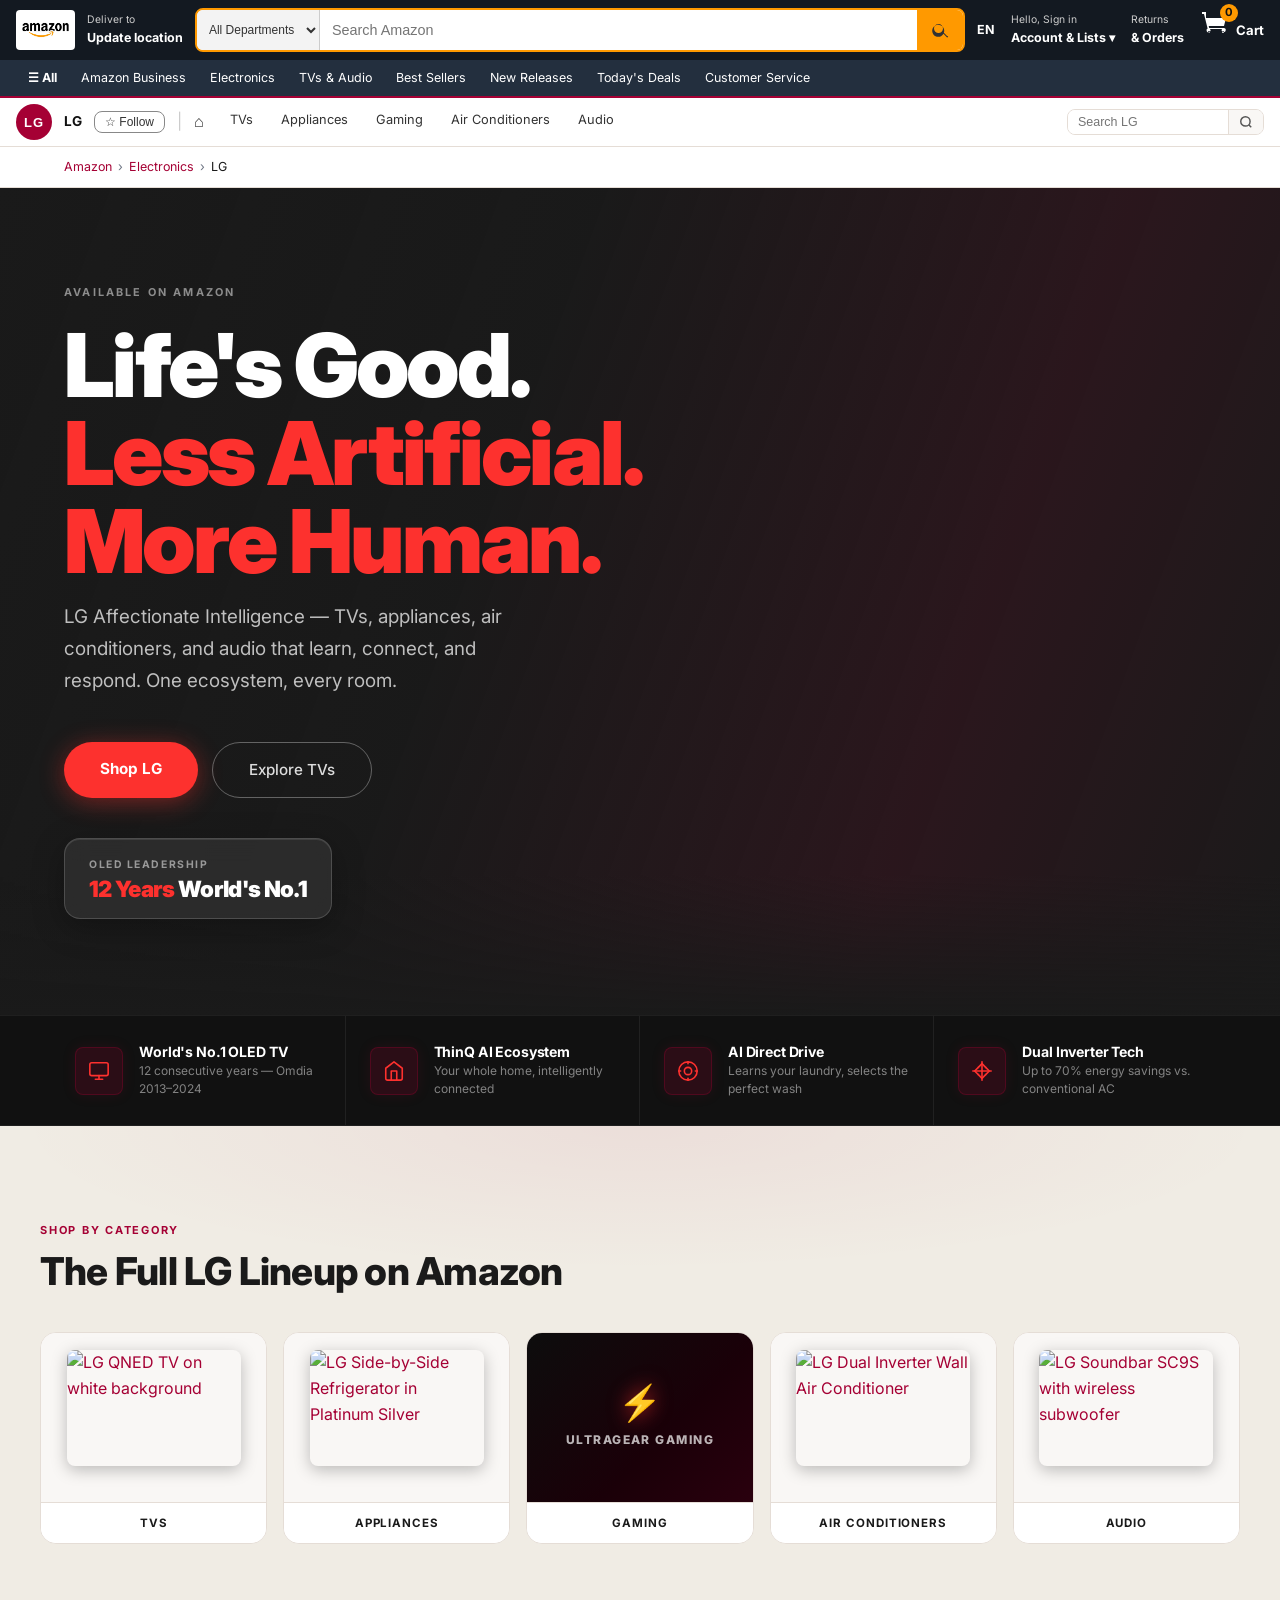
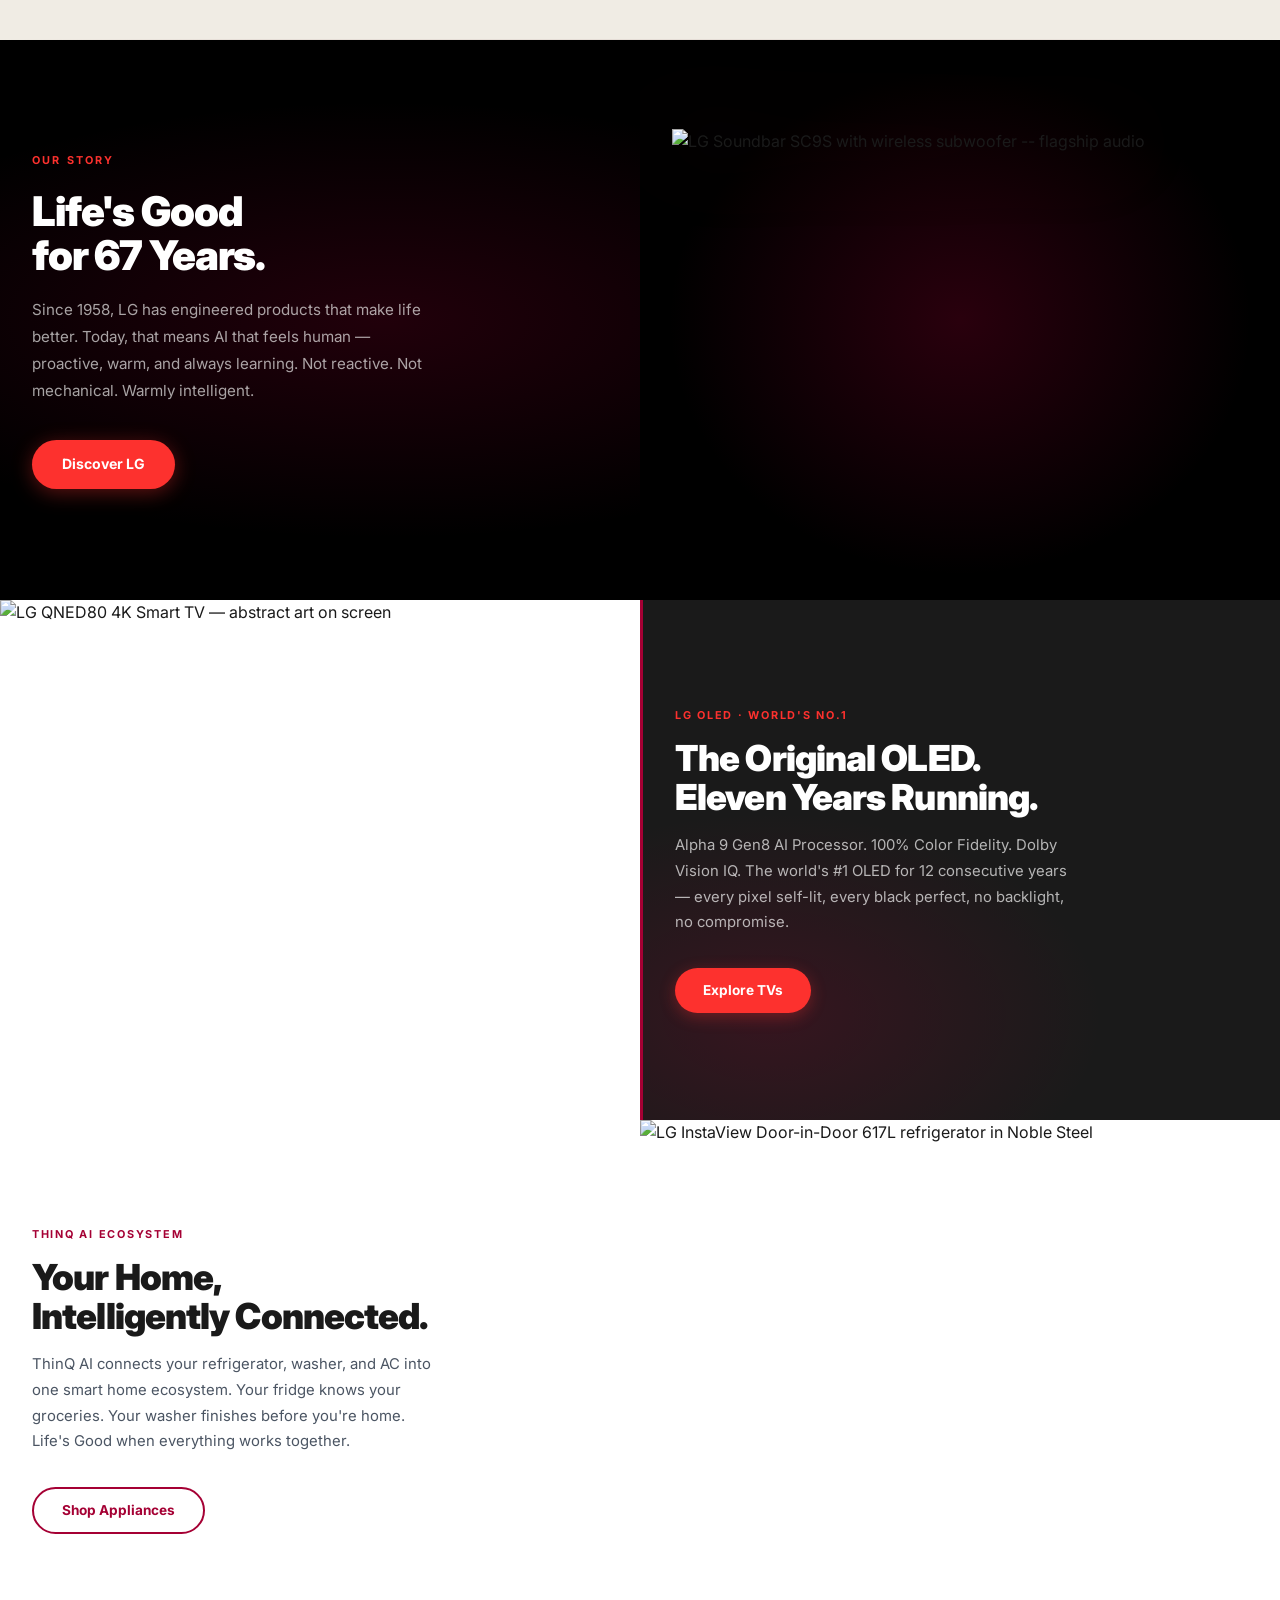
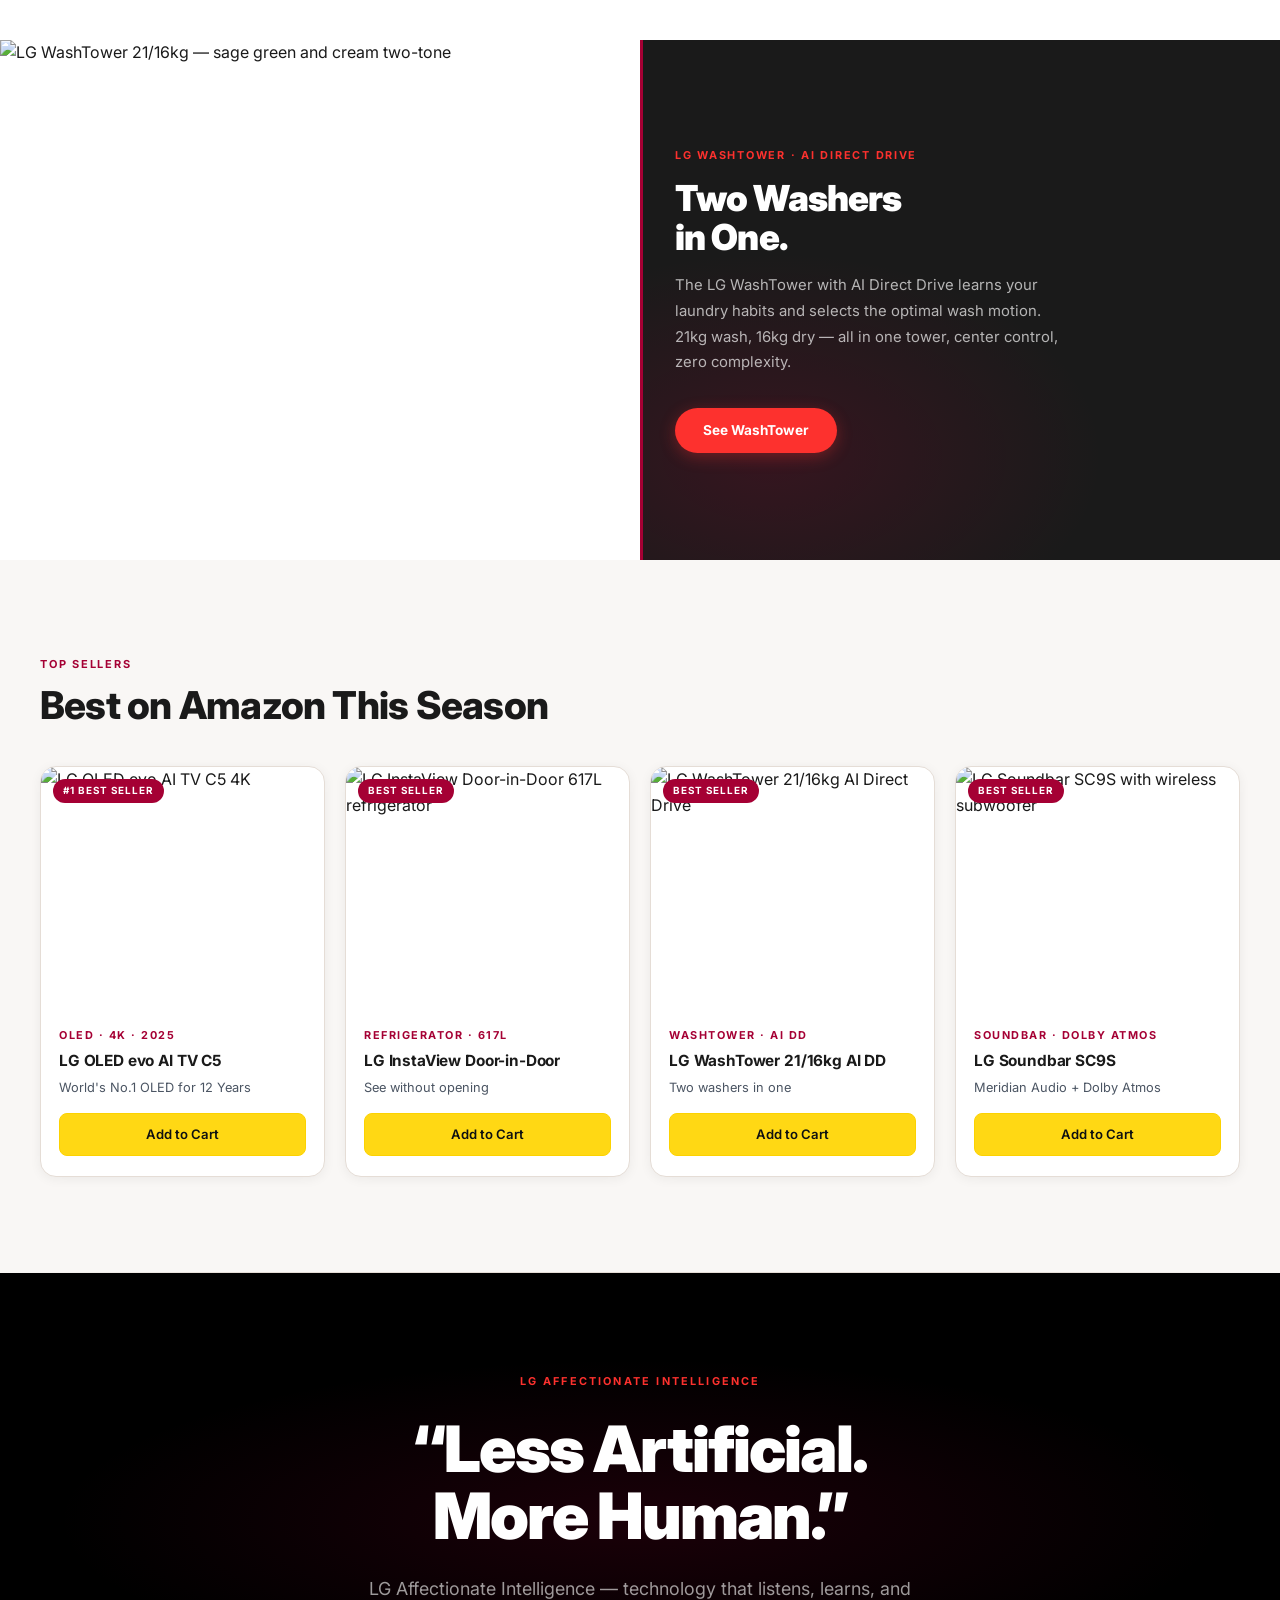
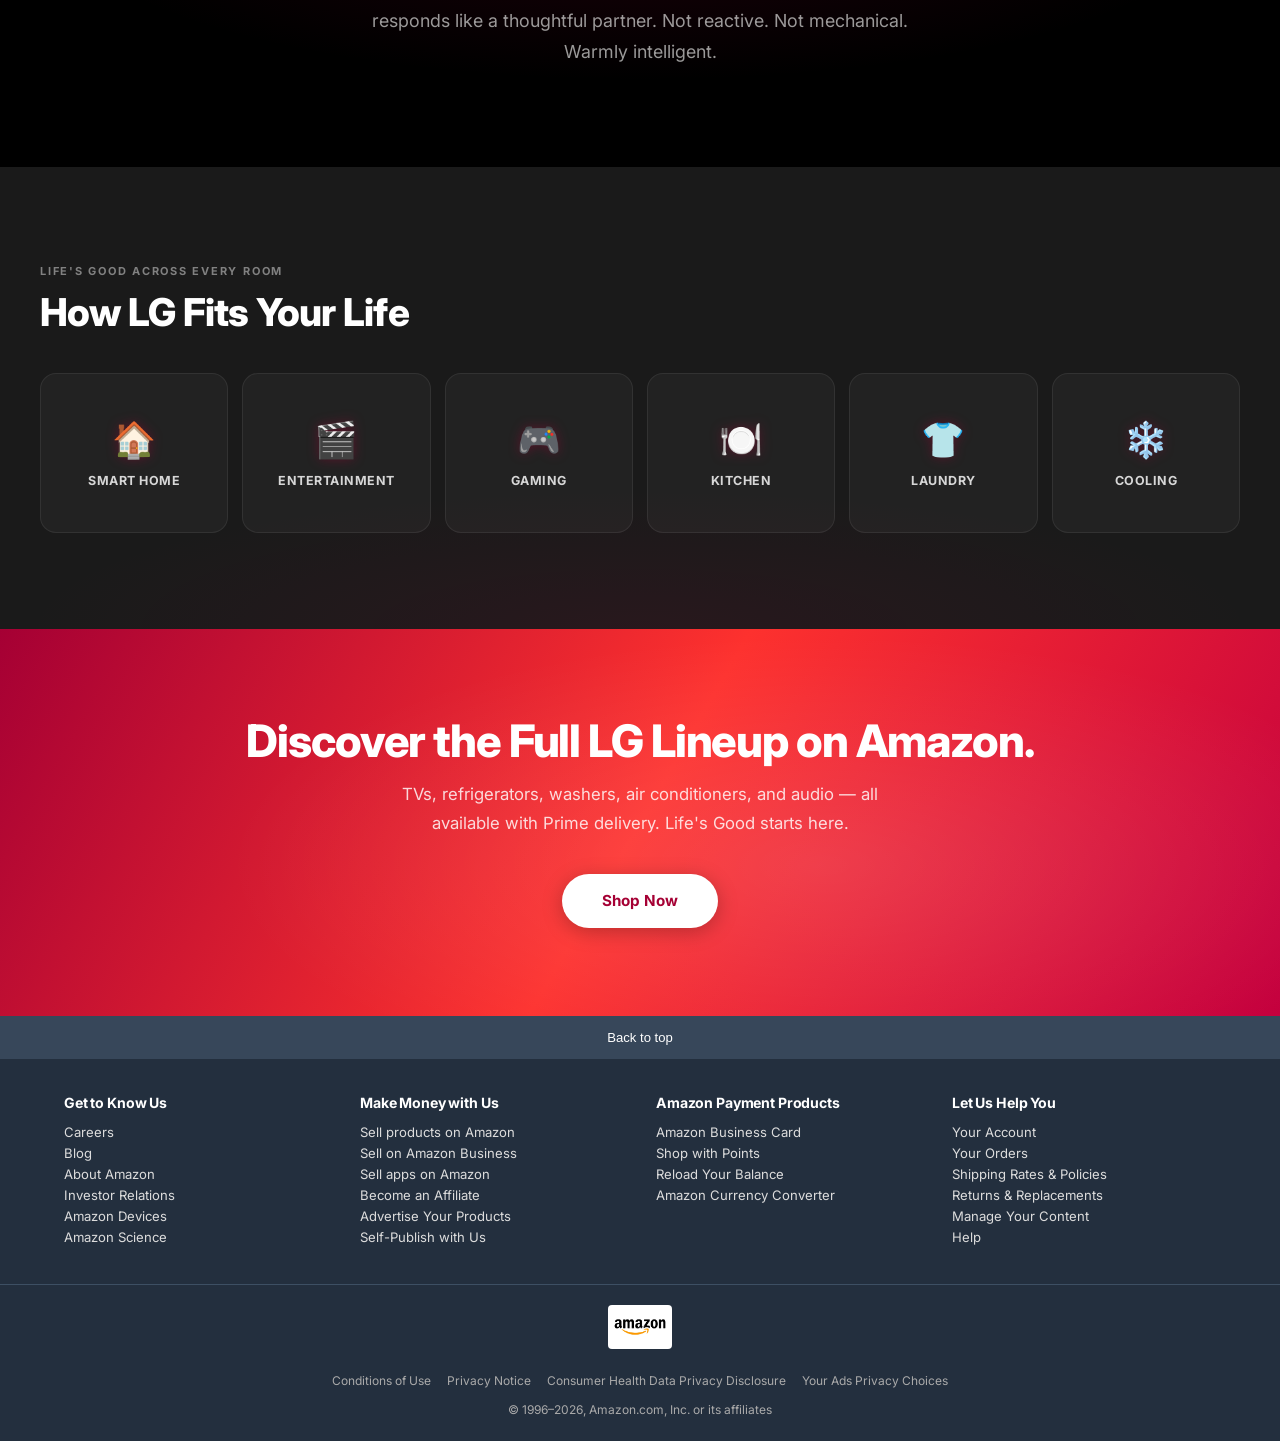
==== commit b4deff5c: "design elevation -- LG brand tokens, hero glass cards, spotlight block, gaming animations, red glow " ====
--- a/index.html
+++ b/index.html
@@ -731,6 +731,11 @@
       <a class="btn-lg-hero" href="#shop-category">Shop LG</a>
       <a class="btn-lg-outline" href="tvs.html">Explore TVs</a>
     </div>
+    <!-- Floating glass stat chip -->
+    <div class="hero-glass-card" aria-label="LG OLED leadership stat">
+      <span class="hero-glass-card-label">OLED Leadership</span>
+      <span class="hero-glass-card-value"><em>12 Years</em> World's No.1</span>
+    </div>
   </div>
 </section>
 
@@ -870,6 +875,37 @@
 
     </div>
   </div>
+</section>
+
+
+<!-- ══════════════════════════════════════════
+     SPOTLIGHT BLOCK — Brand Manifesto
+     SC9S soundbar image large right, manifesto copy left
+══════════════════════════════════════════ -->
+<section class="lg-spotlight section-fade">
+
+  <!-- Copy left -->
+  <div class="lg-spotlight-copy">
+    <span class="lg-spotlight-eyebrow">Our Story</span>
+    <h2 class="lg-spotlight-headline">
+      Life's Good<br>for 67 Years.
+    </h2>
+    <p class="lg-spotlight-body">
+      Since 1958, LG has engineered products that make life better.
+      Today, that means AI that feels human &mdash; proactive, warm,
+      and always learning. Not reactive. Not mechanical. Warmly intelligent.
+    </p>
+    <a class="lg-spotlight-pill" href="#shop-category">Discover LG</a>
+  </div>
+
+  <!-- Image right: SC9S Soundbar -->
+  <div class="lg-spotlight-media">
+    <img
+      src="https://www.lg.com/np/images/home-audio/md07608106/gallery/Z01_large01.jpg"
+      alt="LG Soundbar SC9S with wireless subwoofer -- flagship audio"
+      loading="lazy" width="1600" height="1062">
+  </div>
+
 </section>
 
 
@@ -1109,7 +1145,7 @@
 <!-- ══════════════════════════════════════════
      CTA FOOTER BANNER
 ══════════════════════════════════════════ -->
-<section class="lg-cta-banner section-fade">
+<section class="lg-cta-banner section section-fade">
   <h2>Discover the Full LG Lineup on Amazon.</h2>
   <p>
     TVs, refrigerators, washers, air conditioners, and audio — all available
--- a/styles.css
+++ b/styles.css
@@ -1,5 +1,5 @@
 /* ============================================================
-   LG Amazon Brand Store — Stylesheet v1
+   LG Amazon Brand Store - Stylesheet v2 (Elevated)
    Brand: #A50034 (Heritage Red), #FD312E (Active Red), #1A1A1A (dark)
    ============================================================ */
 
@@ -18,6 +18,8 @@
   --brand-dark:     #1A1A1A;
   --brand-dark-tint:#2d2d2d;
   --brand-mid:      #c4003e;
+  /* --brand-blue intentionally set to LG Heritage Red â€” resolves legacy refs */
+  --brand-blue:     #A50034;
   --brand-glow:     rgba(165,0,52,0.35);
   --brand-glow-lg:  rgba(165,0,52,0.15);
   --brand-light:    #FFF0F3;
@@ -42,6 +44,12 @@
   --space-xl:  64px;
   --space-2xl: 96px;
   --space-3xl: 128px;
+
+  /* Display type scale */
+  --text-display: clamp(48px, 7vw, 96px);
+  --text-h1:      clamp(36px, 5vw, 64px);
+  --text-h2:      clamp(28px, 4vw, 42px);
+  --text-h3:      clamp(20px, 3vw, 28px);
 }
 
 /* 2. Reset & Base
@@ -66,7 +74,7 @@
    ============================================================ */
 h1, h2, h3, h4 { line-height: 1.1; font-weight: 800; letter-spacing: -0.02em; }
 
-/* Display: 68-80px — hero only */
+/* Display: 68-80px â€” hero only */
 .display-title {
   font-size: clamp(3rem, 6vw, 5rem);
   font-weight: 900;
@@ -120,12 +128,12 @@
   position: relative;
   overflow: hidden;
 }
-/* Rich depth gradient for dark sections */
+/* Rich depth gradient for dark sections â€” LG Heritage Red warmth */
 .section-dark::before {
   content: '';
   position: absolute;
   inset: 0;
-  background: radial-gradient(ellipse 80% 60% at 50% 0%, rgba(0,118,206,0.12) 0%, transparent 70%);
+  background: radial-gradient(ellipse 80% 60% at 50% 0%, rgba(165,0,52,0.12) 0%, transparent 70%);
   pointer-events: none;
   z-index: 0;
 }
@@ -133,9 +141,9 @@
 .section-dark h2, .section-dark h3, .section-dark p { color: var(--white); }
 .section-title { text-align: center; margin-bottom: var(--space-lg); }
 .section-title .eyebrow {
-  font-size: 0.68rem;
+  font-size: 0.7rem;
   font-weight: 700;
-  letter-spacing: 0.16em;
+  letter-spacing: 0.15em;
   text-transform: uppercase;
   color: var(--primary);
   margin-bottom: 12px;
@@ -161,7 +169,7 @@
 }
 
 /* 5. Scroll-reveal animations
-   Only active when JS has initialized — .js-ready class added to <html>
+   Only active when JS has initialized â€” .js-ready class added to <html>
    This prevents invisible content on slow loads or no-JS contexts
    ============================================================ */
 .js-ready .section-fade {
@@ -194,7 +202,7 @@
   letter-spacing: 0.01em;
 }
 
-/* Amazon yellow "Add to Cart" — keeps Amazon convention */
+/* Amazon yellow "Add to Cart" â€” keeps Amazon convention */
 .btn-primary { background: #FFD814; color: #111; border-color: #FCD200; }
 .btn-primary:hover {
   background: #F7CA00;
@@ -203,7 +211,7 @@
   text-decoration: none;
 }
 
-/* Primary brand CTA — pill shape, brand blue */
+/* Primary brand CTA â€” pill shape, brand blue */
 .btn-brand {
   background: var(--brand-blue);
   color: var(--white);
@@ -213,13 +221,13 @@
   font-size: 0.9rem;
   font-weight: 700;
   letter-spacing: 0.01em;
-  box-shadow: 0 4px 16px rgba(0,118,206,0.3);
+  box-shadow: 0 4px 16px rgba(165,0,52,0.3);
 }
 .btn-brand:hover {
   background: var(--primary-dark);
   border-color: var(--primary-dark);
   transform: translateY(-1px);
-  box-shadow: 0 6px 24px rgba(0,118,206,0.4);
+  box-shadow: 0 6px 24px rgba(165,0,52,0.4);
   text-decoration: none;
 }
 
@@ -252,16 +260,16 @@
   display: inline-block;
   letter-spacing: 0.01em;
   transition: background var(--transition), transform var(--transition), box-shadow var(--transition);
-  box-shadow: 0 3px 12px rgba(0,118,206,0.25);
+  box-shadow: 0 3px 12px rgba(165,0,52,0.25);
 }
 .btn-pill-blue:hover {
   background: var(--primary-dark);
   transform: translateY(-1px);
-  box-shadow: 0 5px 18px rgba(0,118,206,0.35);
+  box-shadow: 0 5px 18px rgba(165,0,52,0.35);
   text-decoration: none;
 }
 
-/* Add to Cart — Amazon yellow, 8px radius */
+/* Add to Cart â€” Amazon yellow, 8px radius */
 .btn-cart {
   background: #FFD814;
   color: #0F1111;
@@ -348,8 +356,13 @@
 .brand-subnav {
   background: #fff;
   border-bottom: 1px solid var(--border);
+  border-top: 2px solid var(--primary);
   position: relative;
   z-index: 8999;
+  transition: box-shadow 0.25s ease;
+}
+.brand-subnav.scrolled {
+  box-shadow: 0 2px 16px rgba(0,0,0,0.08);
 }
 .brand-subnav-inner {
   max-width: 1600px; margin: 0 auto; padding: 0 16px;
@@ -371,8 +384,9 @@
   white-space: nowrap;
 }
 .brand-subnav-tabs a:hover, .brand-subnav-tabs a.active {
-  color: var(--brand-blue);
-  border-bottom-color: var(--brand-blue);
+  color: var(--primary);
+  border-bottom-color: var(--primary);
+  border-bottom-width: 2px;
 }
 .brand-subnav-search {
   margin-left: auto; display: flex; align-items: center;
@@ -398,7 +412,7 @@
   display: block; padding: 9px 18px; color: #333; font-size: 0.82rem;
   border-bottom: none; height: auto;
 }
-.brand-subnav-dropdown-menu a:hover { background: var(--light-gray); color: var(--brand-blue); }
+.brand-subnav-dropdown-menu a:hover { background: var(--light-gray); color: var(--primary); }
 
 /* Breadcrumb */
 .breadcrumb {
@@ -413,7 +427,7 @@
 .breadcrumb-inner a { color: var(--primary); }
 .breadcrumb-inner span { color: var(--gray); }
 
-/* 8. Hero — Elevated with gradient depth
+/* 8. Hero â€” Elevated with gradient depth
    ============================================================ */
 .hero-video-wrap {
   position: relative; width: 100%; min-height: 640px; overflow: hidden;
@@ -433,7 +447,7 @@
     110deg,
     var(--brand-dark) 0%,
     rgba(13,33,85,0.85) 38%,
-    rgba(0,118,206,0.18) 75%,
+    rgba(165,0,52,0.18) 75%,
     transparent 100%
   );
 }
@@ -478,7 +492,7 @@
 }
 .hero-ctas { display: flex; gap: 14px; flex-wrap: wrap; }
 
-/* 9. Feature Strip — Premium icon treatment
+/* 9. Feature Strip â€” Premium icon treatment
    ============================================================ */
 .feature-strip {
   background: var(--brand-dark);
@@ -491,7 +505,7 @@
   content: '';
   position: absolute;
   inset: 0;
-  background: radial-gradient(ellipse 100% 150% at 50% 100%, rgba(0,118,206,0.1) 0%, transparent 70%);
+  background: radial-gradient(ellipse 100% 150% at 50% 100%, rgba(165,0,52,0.1) 0%, transparent 70%);
   pointer-events: none;
 }
 .feature-strip-inner {
@@ -510,19 +524,19 @@
 .feature-item:last-child { border-right: none; }
 .feature-item:hover { background: rgba(255,255,255,0.03); }
 
-/* Premium icon: circular, gradient border glow */
+/* Premium icon: Heritage Red background, warm inner glow */
 .feature-icon {
   width: 52px; height: 52px;
   border-radius: 8px;
-  background: linear-gradient(135deg, rgba(0,118,206,0.3), rgba(12,50,164,0.2));
-  border: 1px solid rgba(0,118,206,0.35);
+  background: linear-gradient(135deg, rgba(165,0,52,0.32), rgba(90,0,28,0.22));
+  border: 1px solid rgba(165,0,52,0.4);
   display: flex; align-items: center; justify-content: center;
   flex-shrink: 0;
-  box-shadow: 0 0 16px rgba(0,118,206,0.15), inset 0 1px 0 rgba(255,255,255,0.08);
+  box-shadow: 0 0 16px rgba(165,0,52,0.18), inset 0 1px 0 rgba(255,255,255,0.08);
 }
 .feature-icon svg {
   width: 24px; height: 24px;
-  stroke: #59aaff;
+  stroke: var(--brand-active);
   fill: none;
   stroke-width: 1.75;
   stroke-linecap: round;
@@ -537,7 +551,7 @@
 }
 .feature-text p { color: rgba(255,255,255,0.52); font-size: 0.8rem; line-height: 1.5; }
 
-/* 10. Split Tiles — Depth with subtle overflow
+/* 10. Split Tiles â€” Depth with subtle overflow
    ============================================================ */
 .split-grid { display: grid; grid-template-columns: 1fr 1fr; gap: 20px; }
 .split-tile {
@@ -561,13 +575,13 @@
   position: absolute; inset: 0; z-index: 1;
   background: linear-gradient(
     0deg,
-    rgba(9,24,64,0.92) 0%,
-    rgba(9,24,64,0.5) 45%,
-    rgba(0,118,206,0.08) 100%
+    rgba(20,5,10,0.92) 0%,
+    rgba(20,5,10,0.5) 45%,
+    rgba(165,0,52,0.06) 100%
   );
 }
 .split-tile.light-tile .split-tile-overlay {
-  background: linear-gradient(0deg, rgba(232,241,251,0.96) 0%, rgba(232,241,251,0.65) 55%, transparent 100%);
+  background: linear-gradient(0deg, rgba(240,236,228,0.96) 0%, rgba(240,236,228,0.65) 55%, transparent 100%);
 }
 .split-tile-content {
   position: relative; z-index: 2;
@@ -578,7 +592,7 @@
   text-transform: uppercase; color: rgba(255,255,255,0.6);
   margin-bottom: 10px; display: block;
 }
-.split-tile.light-tile .eyebrow { color: var(--brand-blue); }
+.split-tile.light-tile .eyebrow { color: var(--primary); }
 .split-tile h3 {
   color: #fff;
   font-size: clamp(1.3rem, 2.2vw, 1.7rem);
@@ -605,12 +619,12 @@
   font-weight: 700;
   letter-spacing: 0.01em;
   transition: background var(--transition), transform var(--transition), box-shadow var(--transition);
-  box-shadow: 0 3px 12px rgba(0,118,206,0.3);
+  box-shadow: 0 3px 12px rgba(165,0,52,0.3);
 }
 .split-tile-pill:hover {
   background: var(--primary-dark);
   transform: translateY(-1px);
-  box-shadow: 0 5px 18px rgba(0,118,206,0.4);
+  box-shadow: 0 5px 18px rgba(165,0,52,0.4);
   text-decoration: none;
 }
 .split-tile.light-tile .split-tile-pill { background: var(--brand-blue); color: #fff; }
@@ -633,7 +647,7 @@
   content: '';
   position: absolute;
   inset: 0;
-  background: radial-gradient(ellipse 80% 50% at 50% 0%, rgba(0,118,206,0.18) 0%, transparent 70%);
+  background: radial-gradient(ellipse 80% 50% at 50% 0%, rgba(165,0,52,0.18) 0%, transparent 70%);
   border-radius: inherit;
   opacity: 0;
   transition: opacity 0.25s ease;
@@ -641,7 +655,7 @@
 .cat-tile:hover::before { opacity: 1; }
 .cat-tile:hover {
   transform: scale(1.03) translateY(-2px);
-  box-shadow: 0 16px 40px rgba(0,118,206,0.3);
+  box-shadow: 0 16px 40px rgba(165,0,52,0.3);
   text-decoration: none;
 }
 .cat-tile-img {
@@ -652,10 +666,10 @@
 }
 .cat-tile-img-placeholder {
   width: 100%; aspect-ratio: 4/3; border-radius: 8px; margin-bottom: 18px;
-  background: linear-gradient(135deg, rgba(0,118,206,0.2), rgba(6,50,164,0.3));
+  background: linear-gradient(135deg, rgba(165,0,52,0.2), rgba(6,50,164,0.3));
   display: flex; align-items: center; justify-content: center;
 }
-.cat-tile-img-placeholder svg { width: 56px; height: 56px; stroke: rgba(0,118,206,0.7); fill: none; stroke-width: 1.5; }
+.cat-tile-img-placeholder svg { width: 56px; height: 56px; stroke: rgba(165,0,52,0.7); fill: none; stroke-width: 1.5; }
 .cat-label {
   background: var(--brand-blue);
   color: #fff;
@@ -667,14 +681,14 @@
   display: inline-block;
   letter-spacing: 0.03em;
   transition: background var(--transition), box-shadow var(--transition);
-  box-shadow: 0 2px 10px rgba(0,118,206,0.3);
+  box-shadow: 0 2px 10px rgba(165,0,52,0.3);
 }
 .cat-tile:hover .cat-label {
   background: var(--primary-dark);
-  box-shadow: 0 4px 14px rgba(0,118,206,0.45);
-}
-
-/* 12. Product Cards — Premium depth
+  box-shadow: 0 4px 14px rgba(165,0,52,0.45);
+}
+
+/* 12. Product Cards â€” Premium depth
    ============================================================ */
 .product-grid { display: grid; grid-template-columns: repeat(4, 1fr); gap: 20px; }
 .product-grid-3 { grid-template-columns: repeat(3, 1fr); }
@@ -690,9 +704,9 @@
   box-shadow: 0 2px 12px rgba(0,0,0,0.06);
 }
 .hk-card:hover {
-  box-shadow: 0 16px 48px rgba(0,118,206,0.18);
+  box-shadow: 0 16px 48px rgba(165,0,52,0.18);
   transform: translateY(-5px);
-  border-color: rgba(0,118,206,0.2);
+  border-color: rgba(165,0,52,0.2);
 }
 .hk-card-img {
   position: relative; overflow: hidden;
@@ -753,13 +767,13 @@
 }
 .hk-card-dark:hover {
   background: rgba(255,255,255,0.07);
-  border-color: rgba(0,118,206,0.4);
-  box-shadow: 0 0 0 1px rgba(0,118,206,0.35), 0 20px 48px rgba(0,118,206,0.2);
+  border-color: rgba(165,0,52,0.4);
+  box-shadow: 0 0 0 1px rgba(165,0,52,0.35), 0 20px 48px rgba(165,0,52,0.2);
 }
 .hk-card-dark .hk-card-title { color: #fff; }
 .hk-card-dark .hk-card-sub { color: rgba(255,255,255,0.58); }
 .hk-card-dark .hk-card-price { color: #fff; }
-.hk-card-dark .hk-card-img-placeholder { background: rgba(0,118,206,0.12); }
+.hk-card-dark .hk-card-img-placeholder { background: rgba(165,0,52,0.12); }
 .hk-card-dark .hk-card-img-placeholder svg { stroke: #59aaff; }
 
 /* Brand-color glow on image hover in dark context */
@@ -767,7 +781,7 @@
   content: '';
   position: absolute;
   inset: 0;
-  background: radial-gradient(ellipse 70% 60% at 50% 100%, rgba(0,118,206,0.2) 0%, transparent 70%);
+  background: radial-gradient(ellipse 70% 60% at 50% 100%, rgba(165,0,52,0.2) 0%, transparent 70%);
   pointer-events: none;
   opacity: 0;
   transition: opacity 0.3s ease;
@@ -814,10 +828,10 @@
 }
 .industry-tile-content p { color: rgba(255,255,255,0.62); font-size: 0.8rem; line-height: 1.55; }
 
-/* 14. Stats / Proof Bar — Premium treatment
+/* 14. Stats / Proof Bar â€” Premium treatment
    ============================================================ */
 .stats-bar {
-  background: linear-gradient(135deg, #eef3fa 0%, #f7f9fc 50%, #eef3fa 100%);
+  background: linear-gradient(135deg, #faf5f7 0%, #f9f7f5 50%, #faf5f7 100%);
   padding: 56px 0;
   border-top: 1px solid var(--border);
   border-bottom: 1px solid var(--border);
@@ -830,7 +844,7 @@
   top: 50%; left: 50%;
   transform: translate(-50%, -50%);
   width: 600px; height: 300px;
-  background: radial-gradient(ellipse, rgba(0,118,206,0.06) 0%, transparent 70%);
+  background: radial-gradient(ellipse, rgba(165,0,52,0.06) 0%, transparent 70%);
   pointer-events: none;
 }
 .stats-inner {
@@ -847,12 +861,12 @@
 .stat-num {
   font-size: clamp(2.2rem, 3.5vw, 3rem);
   font-weight: 900;
-  color: var(--brand-blue);
+  color: var(--primary);
   letter-spacing: -0.04em;
   display: block;
   line-height: 1;
   margin-bottom: 10px;
-  background: linear-gradient(135deg, var(--brand-blue), var(--primary-mid));
+  background: linear-gradient(135deg, var(--primary), var(--brand-active));
   -webkit-background-clip: text;
   -webkit-text-fill-color: transparent;
   background-clip: text;
@@ -866,15 +880,15 @@
   margin: 0 auto;
 }
 
-/* 15. CTA Banner — Impactful, layered depth
+/* 15. CTA Banner â€” Impactful, layered depth
    ============================================================ */
 .cta-banner {
   background: linear-gradient(
     120deg,
-    var(--brand-dark) 0%,
-    var(--brand-dark-tint) 35%,
-    var(--brand-mid) 70%,
-    var(--brand-mid) 100%
+    var(--primary-deep) 0%,
+    var(--primary) 40%,
+    var(--brand-active) 70%,
+    var(--primary-mid) 100%
   );
   padding: 96px 24px;
   text-align: center;
@@ -888,7 +902,7 @@
   position: absolute;
   top: -50%; left: -20%;
   width: 140%; height: 200%;
-  background: radial-gradient(ellipse 60% 50% at 60% 50%, rgba(0,118,206,0.25) 0%, transparent 60%);
+  background: radial-gradient(ellipse 60% 50% at 60% 50%, rgba(255,255,255,0.12) 0%, transparent 60%);
   pointer-events: none;
 }
 .cta-banner::after {
@@ -916,10 +930,10 @@
 }
 .cta-banner-btns { display: flex; gap: 14px; justify-content: center; flex-wrap: wrap; }
 
-/* 16. Footer — Premium dark
+/* 16. Footer â€” Premium dark
    ============================================================ */
 .brand-footer {
-  background: linear-gradient(180deg, var(--brand-dark) 0%, #060f2a 100%);
+  background: linear-gradient(180deg, var(--brand-dark) 0%, #0d0005 100%);
   padding: 72px 0 44px;
   border-top: 1px solid rgba(255,255,255,0.06);
 }
@@ -948,7 +962,7 @@
   text-decoration: none;
   transition: color var(--transition);
 }
-.footer-col ul li a:hover { color: var(--brand-blue); }
+.footer-col ul li a:hover { color: var(--brand-active); }
 .footer-bottom {
   border-top: 1px solid rgba(255,255,255,0.07);
   padding-top: 28px;
@@ -989,7 +1003,7 @@
 .section-hero:hover .section-hero-img { transform: scale(1.04); }
 .section-hero-overlay {
   position: absolute; inset: 0; z-index: 1;
-  background: linear-gradient(90deg, var(--brand-dark) 30%, rgba(0,118,206,0.15) 70%, transparent 100%);
+  background: linear-gradient(90deg, var(--brand-dark) 30%, rgba(165,0,52,0.15) 70%, transparent 100%);
 }
 .section-hero-content { position: relative; z-index: 2; padding: 88px 72px; max-width: 640px; }
 .section-hero-content .eyebrow {
@@ -1017,7 +1031,7 @@
 .trust-item span { font-size: 0.83rem; color: var(--text-muted); font-weight: 500; }
 .trust-item strong { color: var(--text); font-weight: 700; }
 
-/* 20. Gaming-specific glow — section-dark with blue accent
+/* 20. Gaming-specific glow â€” section-dark with blue accent
    ============================================================ */
 .gaming-dark {
   background: #000;
@@ -1125,7 +1139,7 @@
 
 .product-grid-inner { display: grid; grid-template-columns: repeat(auto-fill, minmax(260px, 1fr)); gap: 20px; margin-top: var(--space-lg); }
 
-/* Featured Duo — LIGHT store mode, separated media + content zones */
+/* Featured Duo â€” LIGHT store mode, separated media + content zones */
 .featured-duo {
   background: var(--light-gray);
   padding: var(--space-2xl) 0;
@@ -1136,13 +1150,13 @@
   content: '';
   position: absolute;
   inset: 0;
-  background: radial-gradient(ellipse 80% 50% at 50% 0%, rgba(0,118,206,0.05) 0%, transparent 70%);
+  background: radial-gradient(ellipse 80% 50% at 50% 0%, rgba(165,0,52,0.05) 0%, transparent 70%);
   pointer-events: none;
 }
 .featured-duo .container { position: relative; z-index: 1; }
 .duo-grid { display: grid; grid-template-columns: 1fr 1fr; gap: 20px; margin-top: var(--space-lg); }
 
-/* Card: column layout — media zone on top, content zone below */
+/* Card: column layout â€” media zone on top, content zone below */
 .duo-card {
   position: relative;
   background: var(--white);
@@ -1153,11 +1167,11 @@
   flex-direction: column;
   transition: transform 0.3s ease, box-shadow 0.3s ease;
 }
-.duo-card:hover { transform: translateY(-4px); box-shadow: 0 16px 40px rgba(0,118,206,0.13); }
+.duo-card:hover { transform: translateY(-4px); box-shadow: 0 16px 40px rgba(165,0,52,0.13); }
 .duo-card::after { display: none; } /* no gradient overlay needed */
 .duo-glow { display: none; } /* removed: was for dark overlay pattern */
 
-/* Media zone — image sits in its own zone, no text overlap */
+/* Media zone â€” image sits in its own zone, no text overlap */
 .duo-media {
   width: 100%;
   background: var(--lighter-bg);
@@ -1178,7 +1192,7 @@
   display: block;
 }
 
-/* Content zone — below the image, light background */
+/* Content zone â€” below the image, light background */
 .duo-content {
   position: relative;
   z-index: 2;
@@ -1207,3 +1221,276 @@
   .duo-grid { grid-template-columns: 1fr; }
   .best-sellers-grid { grid-template-columns: repeat(2, 1fr); }
 }
+
+/* ============================================================
+   DESIGN ELEVATION v2 -- Premium additions
+   ============================================================ */
+
+/* Hero glass card -- floating stat chip */
+.hero-glass-card {
+  background: rgba(255,255,255,0.08);
+  border: 1px solid rgba(255,255,255,0.16);
+  border-radius: 16px;
+  padding: 18px 24px;
+  backdrop-filter: blur(12px);
+  -webkit-backdrop-filter: blur(12px);
+  box-shadow: 0 8px 32px rgba(0,0,0,0.28), inset 0 1px 0 rgba(255,255,255,0.1);
+  display: inline-block;
+  margin-top: 40px;
+}
+.hero-glass-card-label {
+  font-size: 0.65rem;
+  font-weight: 700;
+  letter-spacing: 0.15em;
+  text-transform: uppercase;
+  color: rgba(255,255,255,0.52);
+  display: block;
+  margin-bottom: 4px;
+}
+.hero-glass-card-value {
+  font-size: 1.4rem;
+  font-weight: 900;
+  color: #fff;
+  letter-spacing: -0.03em;
+  line-height: 1;
+  display: block;
+}
+.hero-glass-card-value em {
+  font-style: normal;
+  color: var(--brand-active);
+}
+
+/* Brand Spotlight Block -- homepage after category tiles */
+.lg-spotlight {
+  background: #000;
+  position: relative;
+  overflow: hidden;
+  min-height: 560px;
+  display: grid;
+  grid-template-columns: 1fr 1fr;
+}
+.lg-spotlight::before {
+  content: '';
+  position: absolute;
+  inset: 0;
+  background: radial-gradient(ellipse 70% 60% at 30% 50%, rgba(165,0,52,0.2) 0%, transparent 65%);
+  pointer-events: none;
+  z-index: 0;
+}
+.lg-spotlight-copy {
+  position: relative;
+  z-index: 1;
+  display: flex;
+  flex-direction: column;
+  justify-content: center;
+  padding: clamp(48px, 7%, 88px) clamp(32px, 5%, 72px);
+}
+.lg-spotlight-eyebrow {
+  font-size: 0.68rem;
+  font-weight: 700;
+  letter-spacing: 0.2em;
+  text-transform: uppercase;
+  color: var(--brand-active);
+  margin-bottom: 20px;
+  display: block;
+}
+.lg-spotlight-headline {
+  font-size: clamp(1.9rem, 3.2vw, 2.8rem);
+  font-weight: 900;
+  color: #fff;
+  line-height: 1.08;
+  letter-spacing: -0.028em;
+  margin-bottom: 20px;
+}
+.lg-spotlight-body {
+  font-size: 0.95rem;
+  color: rgba(255,255,255,0.64);
+  line-height: 1.76;
+  margin-bottom: 36px;
+  max-width: 400px;
+}
+.lg-spotlight-pill {
+  display: inline-block;
+  background: var(--brand-active);
+  color: #fff;
+  border-radius: 999px;
+  padding: 13px 30px;
+  font-size: 0.88rem;
+  font-weight: 700;
+  text-decoration: none;
+  box-shadow: 0 4px 20px rgba(253,49,46,0.36);
+  transition: opacity 0.2s, transform 0.2s;
+  align-self: flex-start;
+}
+.lg-spotlight-pill:hover {
+  opacity: 0.88;
+  transform: scale(1.02);
+  text-decoration: none;
+}
+.lg-spotlight-media {
+  position: relative;
+  overflow: hidden;
+  z-index: 1;
+  display: flex;
+  align-items: center;
+  justify-content: center;
+  background: #000;
+}
+.lg-spotlight-media img {
+  width: 90%;
+  height: auto;
+  object-fit: contain;
+  display: block;
+  position: relative;
+  z-index: 1;
+  filter: drop-shadow(0 0 48px rgba(165,0,52,0.35));
+  transition: transform 0.6s cubic-bezier(0.22,1,0.36,1);
+}
+.lg-spotlight:hover .lg-spotlight-media img { transform: scale(1.03); }
+/* Radial red glow behind the image */
+.lg-spotlight-media::before {
+  content: '';
+  position: absolute;
+  inset: 0;
+  background: radial-gradient(ellipse 70% 70% at 50% 50%, rgba(165,0,52,0.25) 0%, transparent 65%);
+  z-index: 0;
+}
+
+/* Product card glow on dark backgrounds */
+.section-dark .lg-product-card:hover,
+.lg-lineup-section .lg-product-card:hover,
+.use-case-section .lg-product-card:hover {
+  box-shadow: 0 0 32px rgba(165,0,52,0.25), 0 16px 48px rgba(0,0,0,0.4);
+  transform: translateY(-4px);
+  border-color: rgba(165,0,52,0.3);
+}
+
+/* Split section slide-in animation */
+.js-ready .split-slide-left {
+  opacity: 0;
+  transform: translateX(-40px);
+  transition: opacity 0.7s cubic-bezier(0.22, 1, 0.36, 1),
+              transform 0.7s cubic-bezier(0.22, 1, 0.36, 1);
+}
+.js-ready .split-slide-right {
+  opacity: 0;
+  transform: translateX(40px);
+  transition: opacity 0.7s cubic-bezier(0.22, 1, 0.36, 1),
+              transform 0.7s cubic-bezier(0.22, 1, 0.36, 1);
+}
+.js-ready .split-slide-left.visible,
+.js-ready .split-slide-right.visible {
+  opacity: 1;
+  transform: translateX(0);
+}
+
+/* LG product card stagger delays */
+.lg-product-card.card-delay-1 { transition-delay: 0.06s; }
+.lg-product-card.card-delay-2 { transition-delay: 0.12s; }
+.lg-product-card.card-delay-3 { transition-delay: 0.18s; }
+.lg-product-card.card-delay-4 { transition-delay: 0.24s; }
+
+/* Category tile stagger delays */
+.cat-tile-card.tile-delay-1 { transition-delay: 0.07s; }
+.cat-tile-card.tile-delay-2 { transition-delay: 0.14s; }
+.cat-tile-card.tile-delay-3 { transition-delay: 0.21s; }
+.cat-tile-card.tile-delay-4 { transition-delay: 0.28s; }
+.cat-tile-card.tile-delay-5 { transition-delay: 0.35s; }
+
+/* Gaming page -- animated background */
+@keyframes gaming-drift {
+  0%   { background-position: 0% 50%; }
+  50%  { background-position: 100% 50%; }
+  100% { background-position: 0% 50%; }
+}
+.gaming-bg-animated {
+  animation: gaming-drift 18s ease infinite;
+  background-size: 200% 200%;
+}
+
+/* Gaming scan-line hover on CSS screen mock */
+@keyframes scanline-flicker {
+  0%, 100% { opacity: 0; }
+  50%        { opacity: 1; }
+}
+.gaming-screen-mock {
+  position: relative;
+  overflow: hidden;
+}
+.gaming-screen-mock::after {
+  content: '';
+  position: absolute;
+  inset: 0;
+  background: repeating-linear-gradient(
+    0deg,
+    transparent,
+    transparent 2px,
+    rgba(253,49,46,0.04) 2px,
+    rgba(253,49,46,0.04) 4px
+  );
+  pointer-events: none;
+  opacity: 0;
+  transition: opacity 0.3s ease;
+}
+.gaming-screen-mock:hover::after { opacity: 1; }
+
+/* Spec table first-column accent */
+.spec-table tr td:first-child,
+.spec-table th:first-child {
+  border-left: 3px solid var(--brand-active);
+  padding-left: 14px;
+}
+
+/* Split tile -- left border accent on copy panel */
+.lg-split-copy {
+  border-left: 3px solid transparent;
+}
+.lg-split-copy-dark {
+  border-left-color: var(--primary);
+}
+.lg-split-copy-light {
+  border-left: none;
+}
+
+/* Feature icon row -- LG brand glow */
+.lg-feat-icon,
+.tv-feat-icon,
+.appl-feat-icon,
+.ac-feat-icon,
+.audio-feat-icon {
+  box-shadow: 0 0 16px rgba(165,0,52,0.18), inset 0 1px 0 rgba(255,255,255,0.08);
+}
+
+/* Hover lift on CTAs */
+.btn-lg-hero:hover,
+.btn-tv-hero:hover,
+.lg-split-pill:hover,
+.tv-split-pill:hover {
+  transform: scale(1.02) translateY(-1px);
+}
+
+/* Section alternation -- warm grey sections get subtle brand warmth */
+.cat-section,
+.top-sellers-section {
+  position: relative;
+}
+.cat-section::after,
+.top-sellers-section::after {
+  content: '';
+  position: absolute;
+  bottom: 0; left: 0; right: 0; height: 1px;
+  background: linear-gradient(90deg, transparent 0%, var(--border) 20%, var(--border) 80%, transparent 100%);
+}
+
+/* Responsive -- spotlight */
+@media (max-width: 900px) {
+  .lg-spotlight { grid-template-columns: 1fr; min-height: auto; }
+  .lg-spotlight-media { min-height: 300px; }
+  .lg-spotlight-media img { width: 70%; }
+}
+@media (max-width: 600px) {
+  .lg-spotlight-copy { padding: 48px 20px 36px; }
+  .lg-spotlight-media { min-height: 220px; }
+  .hero-glass-card { margin-top: 24px; }
+}
+
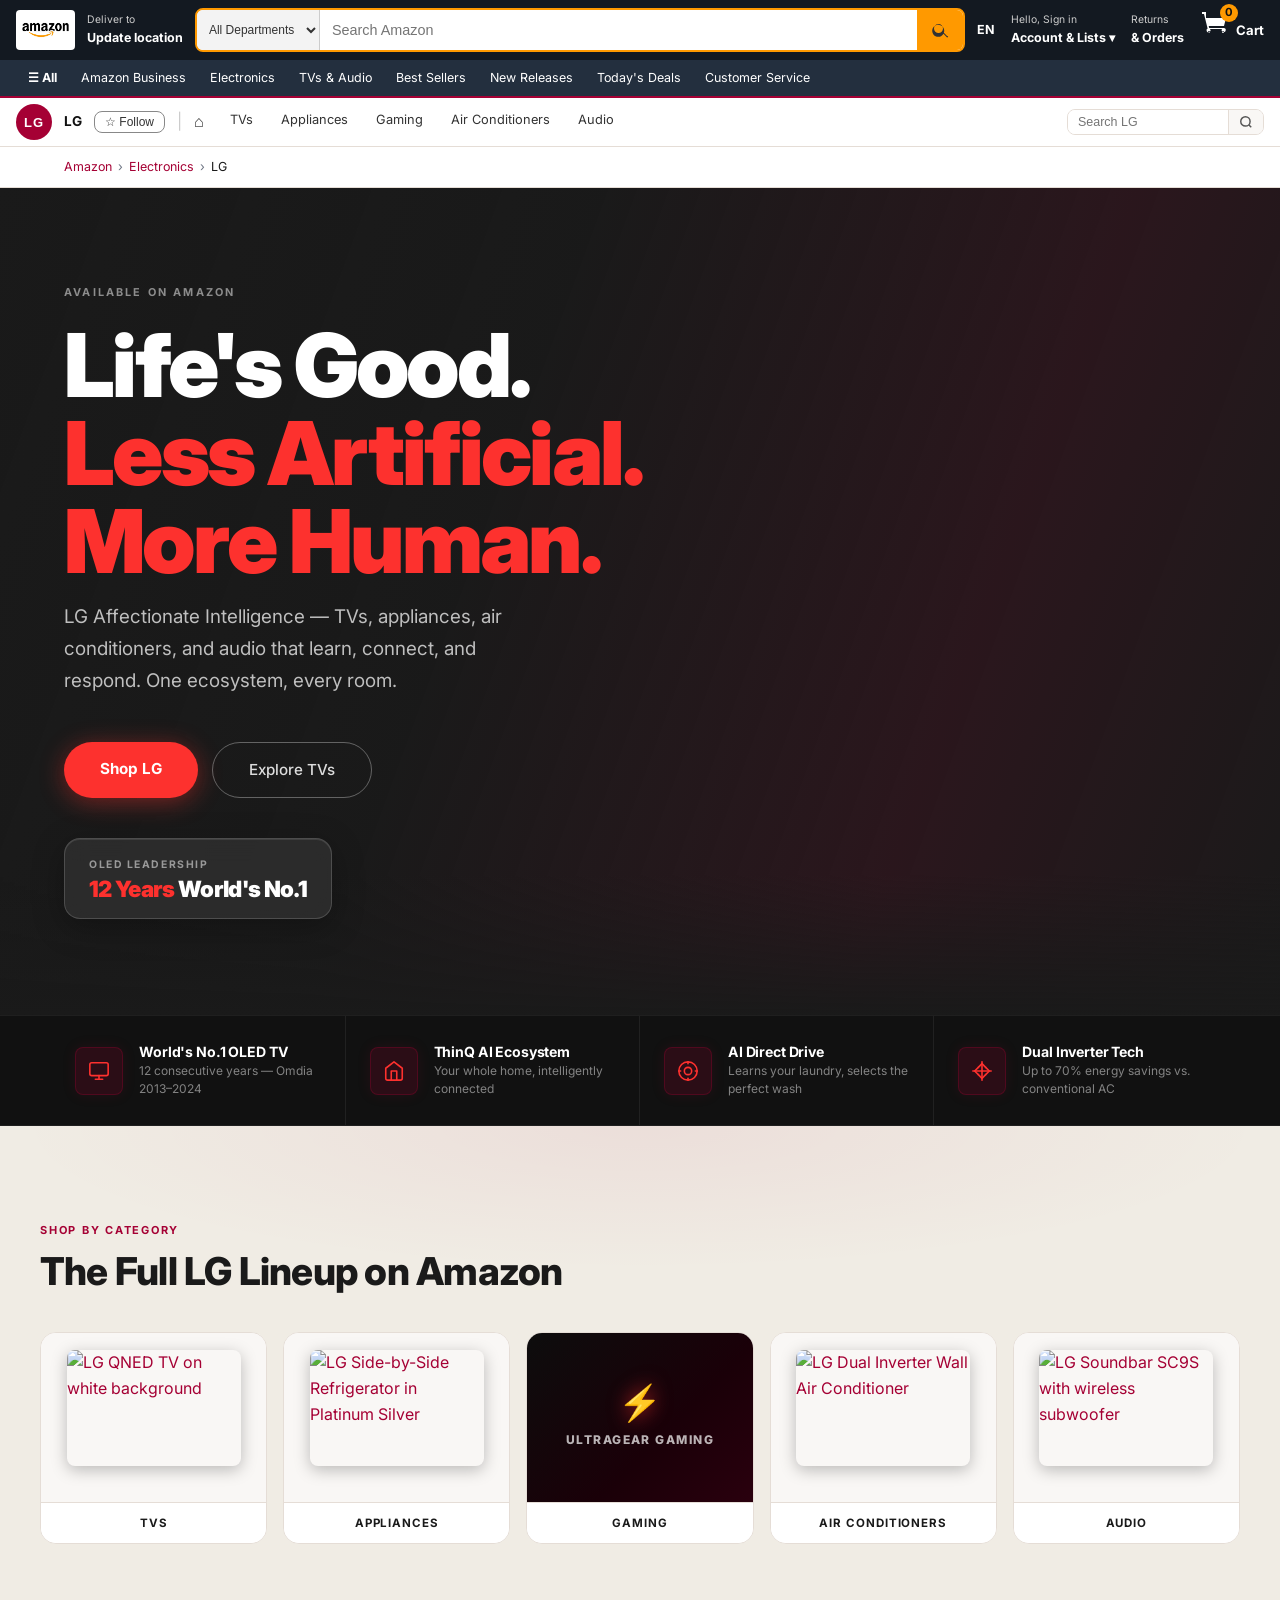
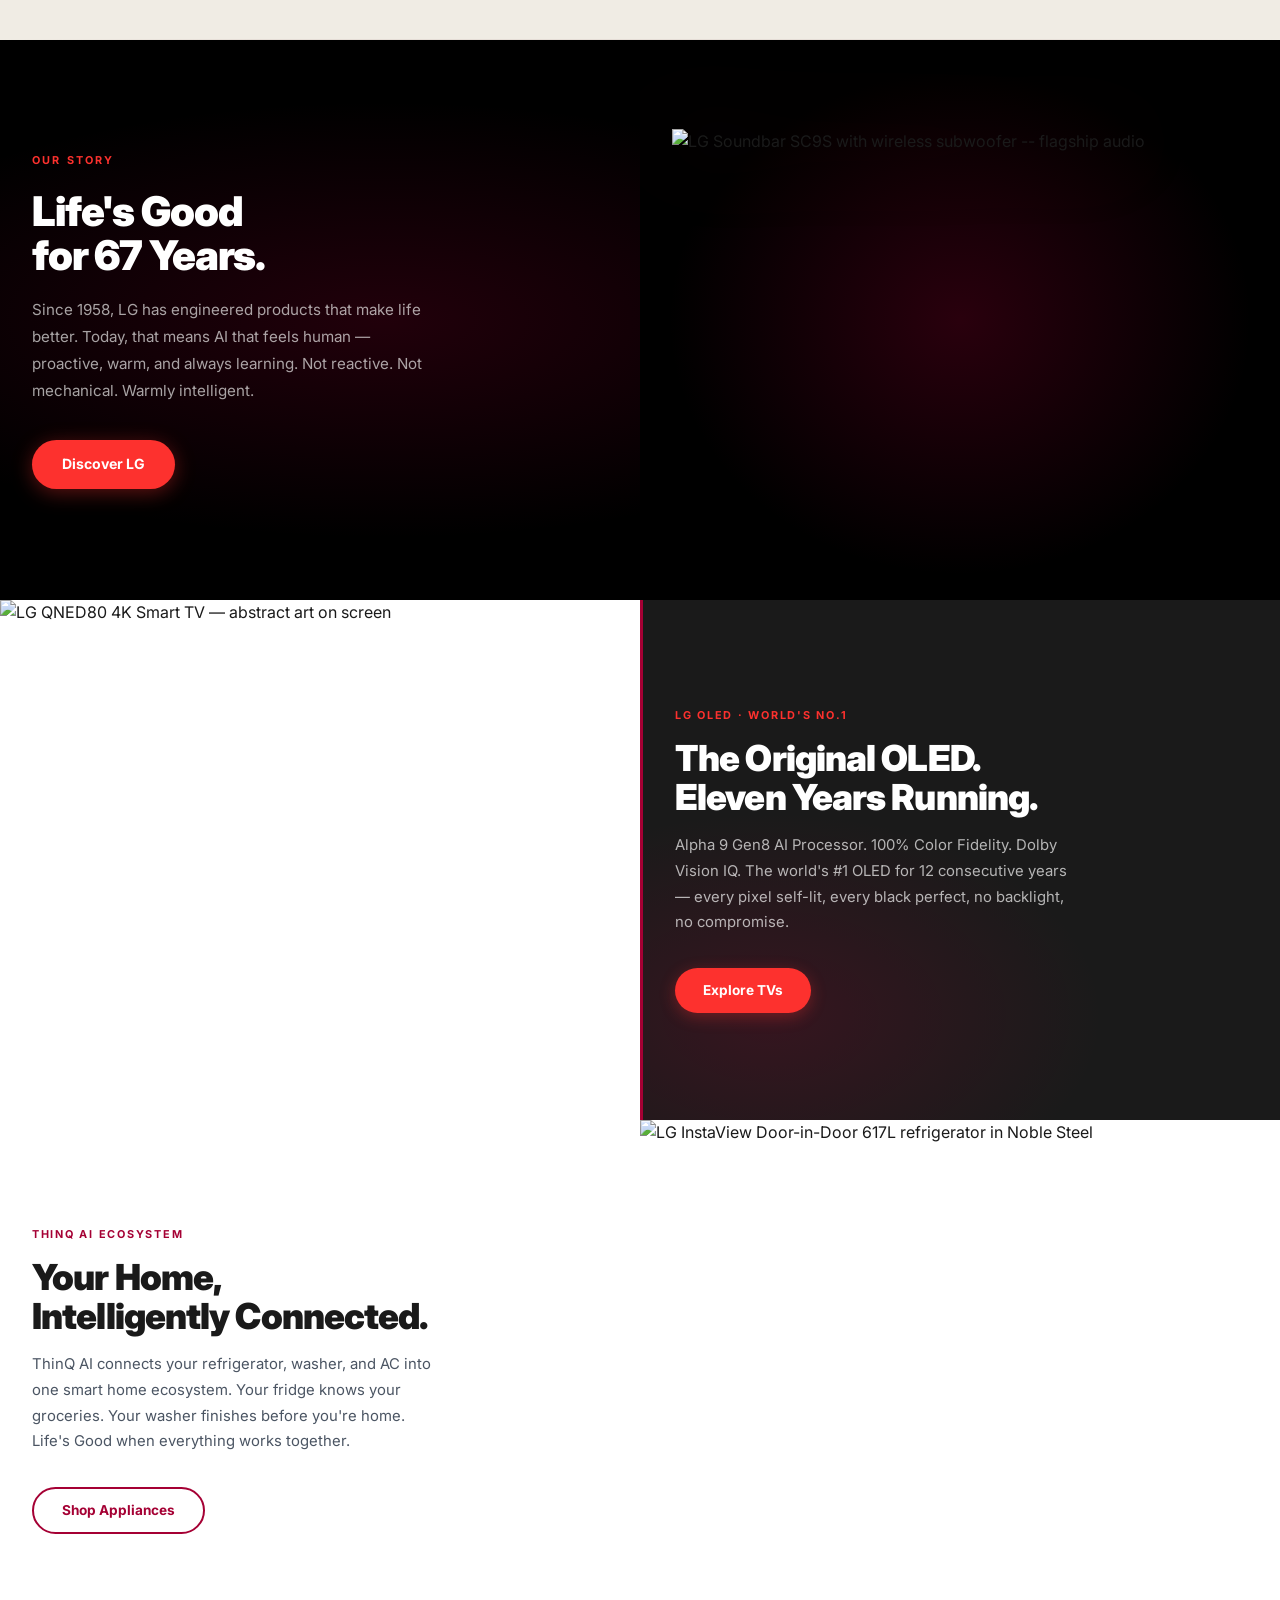
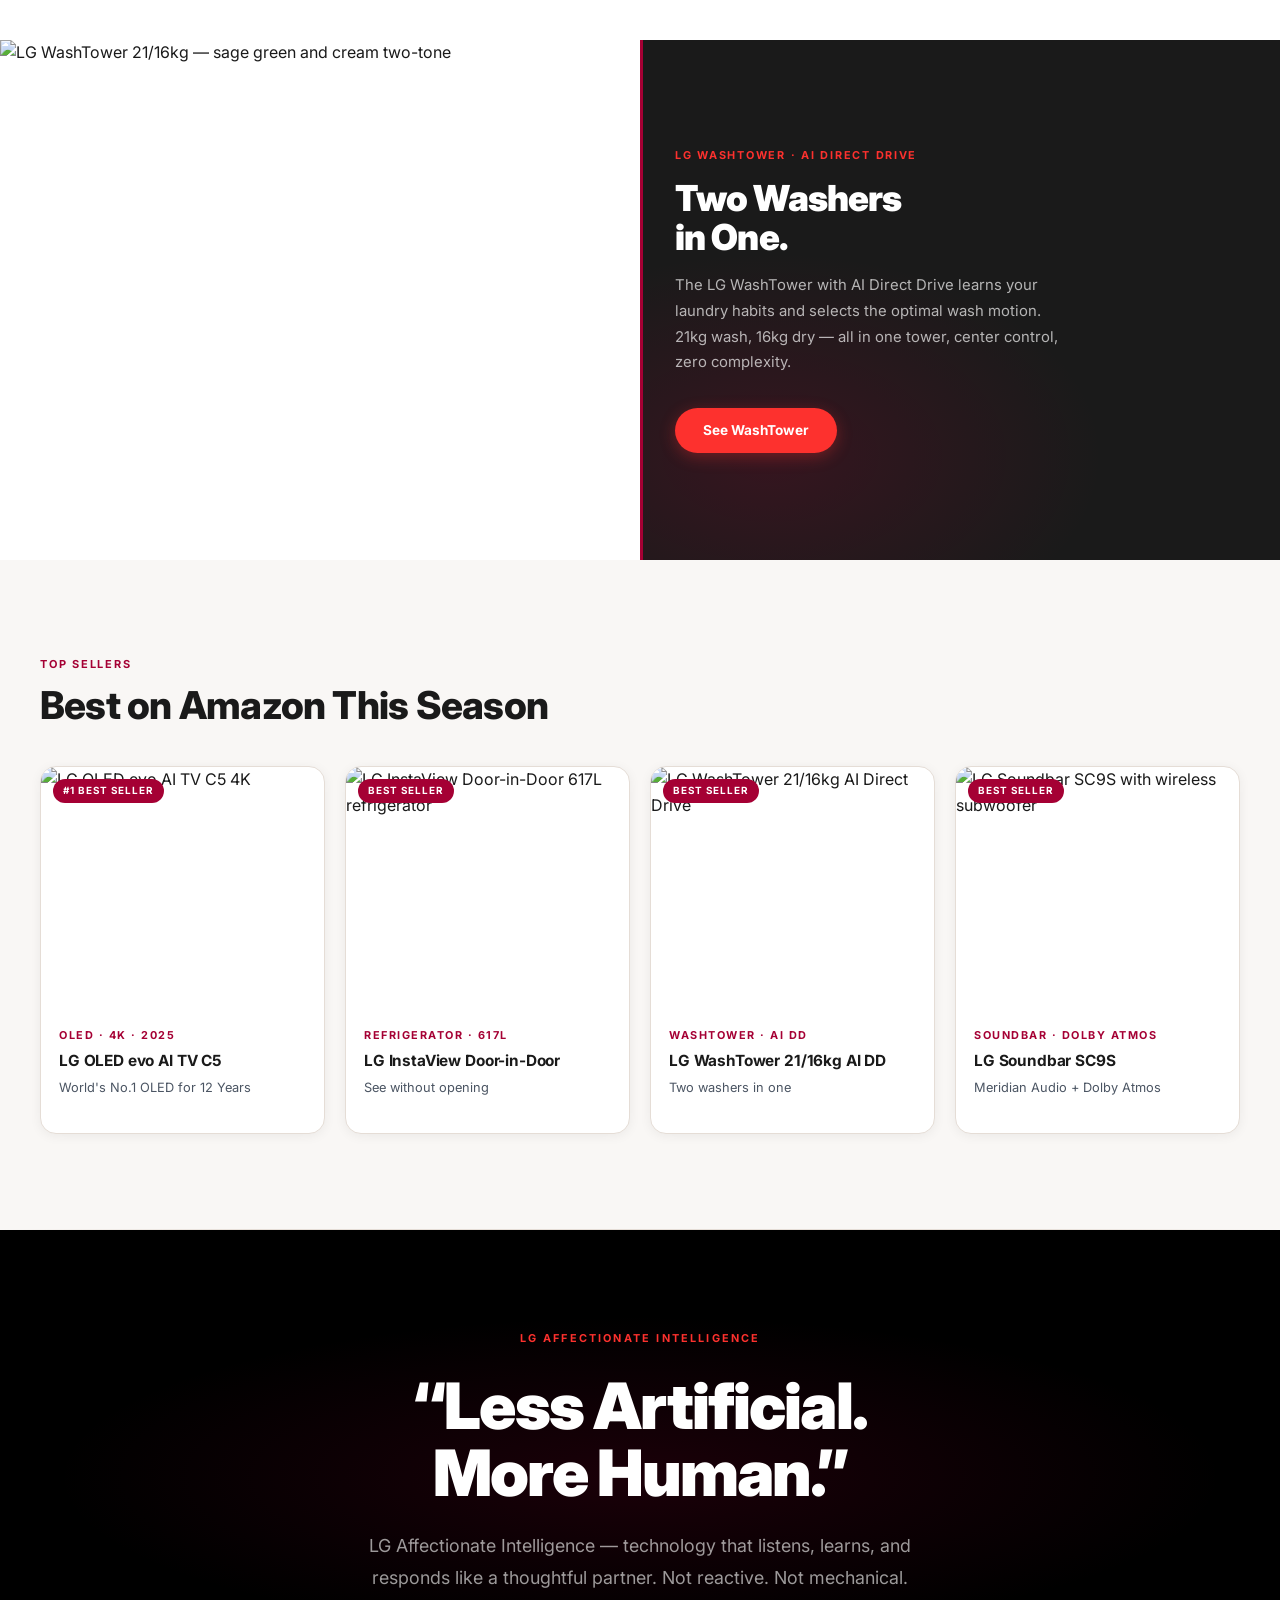
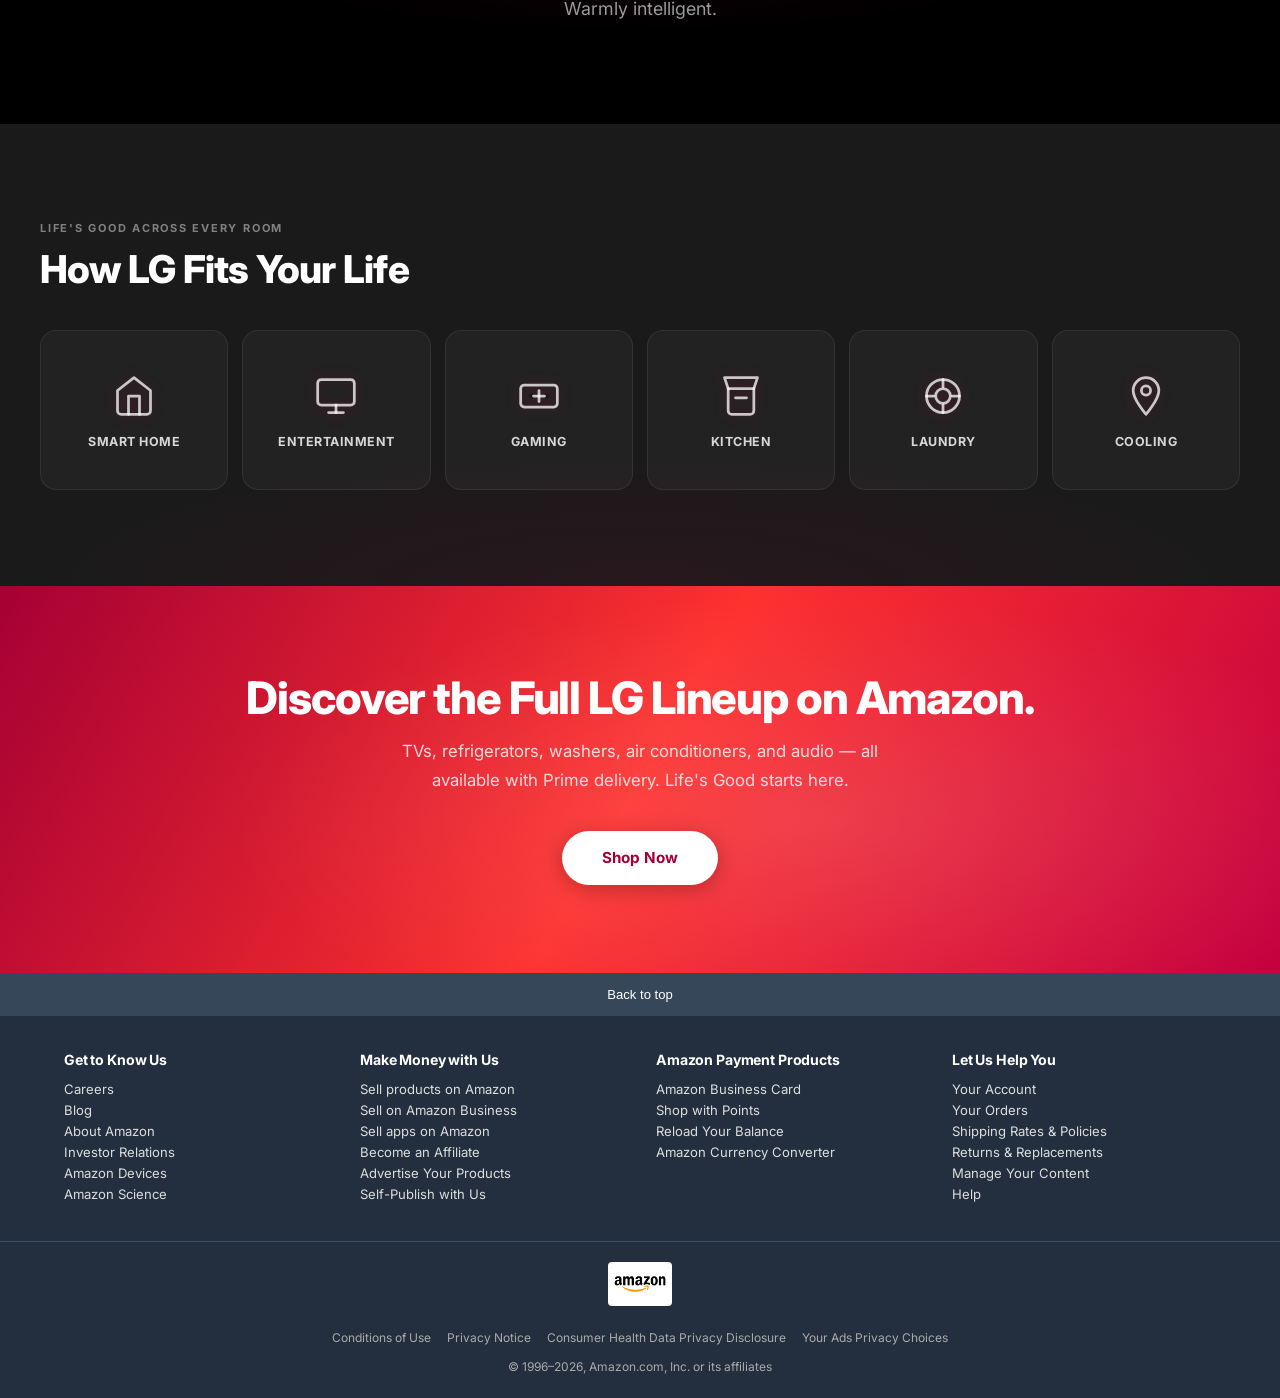
==== commit 82bcd278: "fix: replace emoji icons with SVG line icons in homepage use-case grid Emoji read as casual mobile U" ====
--- a/index.html
+++ b/index.html
@@ -581,10 +581,20 @@
       text-decoration: none;
     }
     .use-case-icon {
-      font-size: 2.2rem;
+      width: 44px;
+      height: 44px;
       margin-bottom: 14px;
-      line-height: 1;
+      display: block;
       filter: drop-shadow(0 0 6px rgba(165,0,52,0.4));
+    }
+    .use-case-icon svg {
+      width: 100%;
+      height: 100%;
+      stroke: rgba(255,255,255,0.75);
+      fill: none;
+      stroke-width: 1.5;
+      stroke-linecap: round;
+      stroke-linejoin: round;
     }
     .use-case-label {
       font-size: 0.78rem;
@@ -1024,7 +1034,6 @@
           <span class="lg-card-eyebrow">OLED · 4K · 2025</span>
           <h3 class="lg-card-name">LG OLED evo AI TV C5</h3>
           <p class="lg-card-tagline">World's No.1 OLED for 12 Years</p>
-          <span class="lg-card-atc">Add to Cart</span>
         </div>
       </div>
 
@@ -1041,7 +1050,6 @@
           <span class="lg-card-eyebrow">Refrigerator · 617L</span>
           <h3 class="lg-card-name">LG InstaView Door-in-Door</h3>
           <p class="lg-card-tagline">See without opening</p>
-          <span class="lg-card-atc">Add to Cart</span>
         </div>
       </div>
 
@@ -1058,7 +1066,6 @@
           <span class="lg-card-eyebrow">WashTower · AI DD</span>
           <h3 class="lg-card-name">LG WashTower 21/16kg AI DD</h3>
           <p class="lg-card-tagline">Two washers in one</p>
-          <span class="lg-card-atc">Add to Cart</span>
         </div>
       </div>
 
@@ -1075,7 +1082,6 @@
           <span class="lg-card-eyebrow">Soundbar · Dolby Atmos</span>
           <h3 class="lg-card-name">LG Soundbar SC9S</h3>
           <p class="lg-card-tagline">Meridian Audio + Dolby Atmos</p>
-          <span class="lg-card-atc">Add to Cart</span>
         </div>
       </div>
 
@@ -1108,32 +1114,44 @@
     <div class="use-case-grid">
 
       <div class="use-case-tile">
-        <span class="use-case-icon" aria-hidden="true">🏠</span>
+        <span class="use-case-icon" aria-hidden="true">
+          <svg viewBox="0 0 24 24"><path d="M3 9l9-7 9 7v11a2 2 0 0 1-2 2H5a2 2 0 0 1-2-2z"/><polyline points="9 22 9 12 15 12 15 22"/></svg>
+        </span>
         <span class="use-case-label">Smart Home</span>
       </div>
 
       <div class="use-case-tile">
-        <span class="use-case-icon" aria-hidden="true">🎬</span>
+        <span class="use-case-icon" aria-hidden="true">
+          <svg viewBox="0 0 24 24"><rect x="2" y="3" width="20" height="14" rx="2"/><line x1="8" y1="21" x2="16" y2="21"/><line x1="12" y1="17" x2="12" y2="21"/></svg>
+        </span>
         <span class="use-case-label">Entertainment</span>
       </div>
 
       <div class="use-case-tile">
-        <span class="use-case-icon" aria-hidden="true">🎮</span>
+        <span class="use-case-icon" aria-hidden="true">
+          <svg viewBox="0 0 24 24"><rect x="2" y="6" width="20" height="12" rx="2"/><circle cx="8" cy="12" r="1.5" fill="currentColor" stroke="none"/><circle cx="16" cy="12" r="1.5" fill="currentColor" stroke="none"/><line x1="12" y1="9" x2="12" y2="15"/><line x1="9" y1="12" x2="15" y2="12"/></svg>
+        </span>
         <span class="use-case-label">Gaming</span>
       </div>
 
       <div class="use-case-tile">
-        <span class="use-case-icon" aria-hidden="true">🍽️</span>
+        <span class="use-case-icon" aria-hidden="true">
+          <svg viewBox="0 0 24 24"><path d="M3 2h18l-2 6H5L3 2z"/><path d="M5 8v12a2 2 0 0 0 2 2h10a2 2 0 0 0 2-2V8"/><line x1="9" y1="13" x2="15" y2="13"/></svg>
+        </span>
         <span class="use-case-label">Kitchen</span>
       </div>
 
       <div class="use-case-tile">
-        <span class="use-case-icon" aria-hidden="true">👕</span>
+        <span class="use-case-icon" aria-hidden="true">
+          <svg viewBox="0 0 24 24"><circle cx="12" cy="12" r="9"/><circle cx="12" cy="12" r="4"/><line x1="12" y1="3" x2="12" y2="7"/><line x1="12" y1="17" x2="12" y2="21"/><line x1="3" y1="12" x2="7" y2="12"/><line x1="17" y1="12" x2="21" y2="12"/></svg>
+        </span>
         <span class="use-case-label">Laundry</span>
       </div>
 
       <div class="use-case-tile">
-        <span class="use-case-icon" aria-hidden="true">❄️</span>
+        <span class="use-case-icon" aria-hidden="true">
+          <svg viewBox="0 0 24 24"><path d="M12 2a7 7 0 0 1 7 7c0 5-7 13-7 13S5 14 5 9a7 7 0 0 1 7-7z"/><circle cx="12" cy="9" r="2.5"/></svg>
+        </span>
         <span class="use-case-label">Cooling</span>
       </div>
 
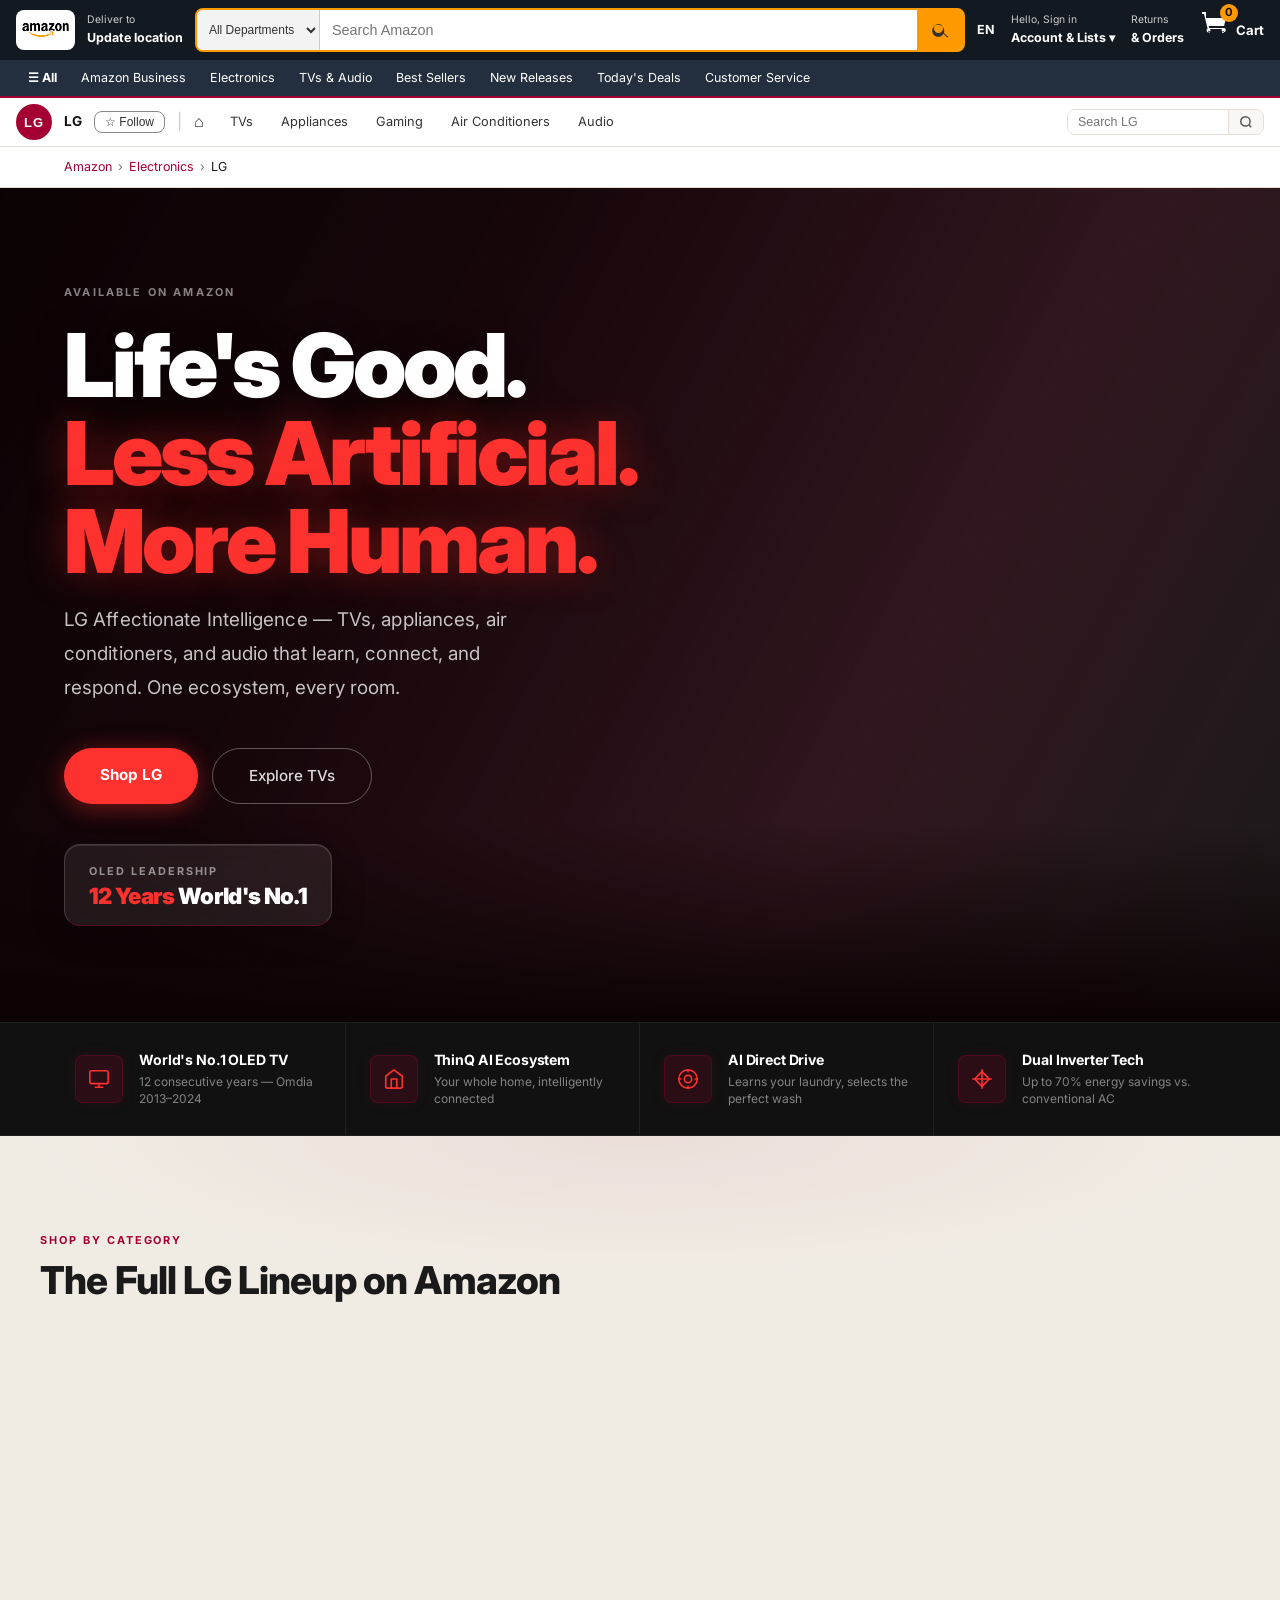
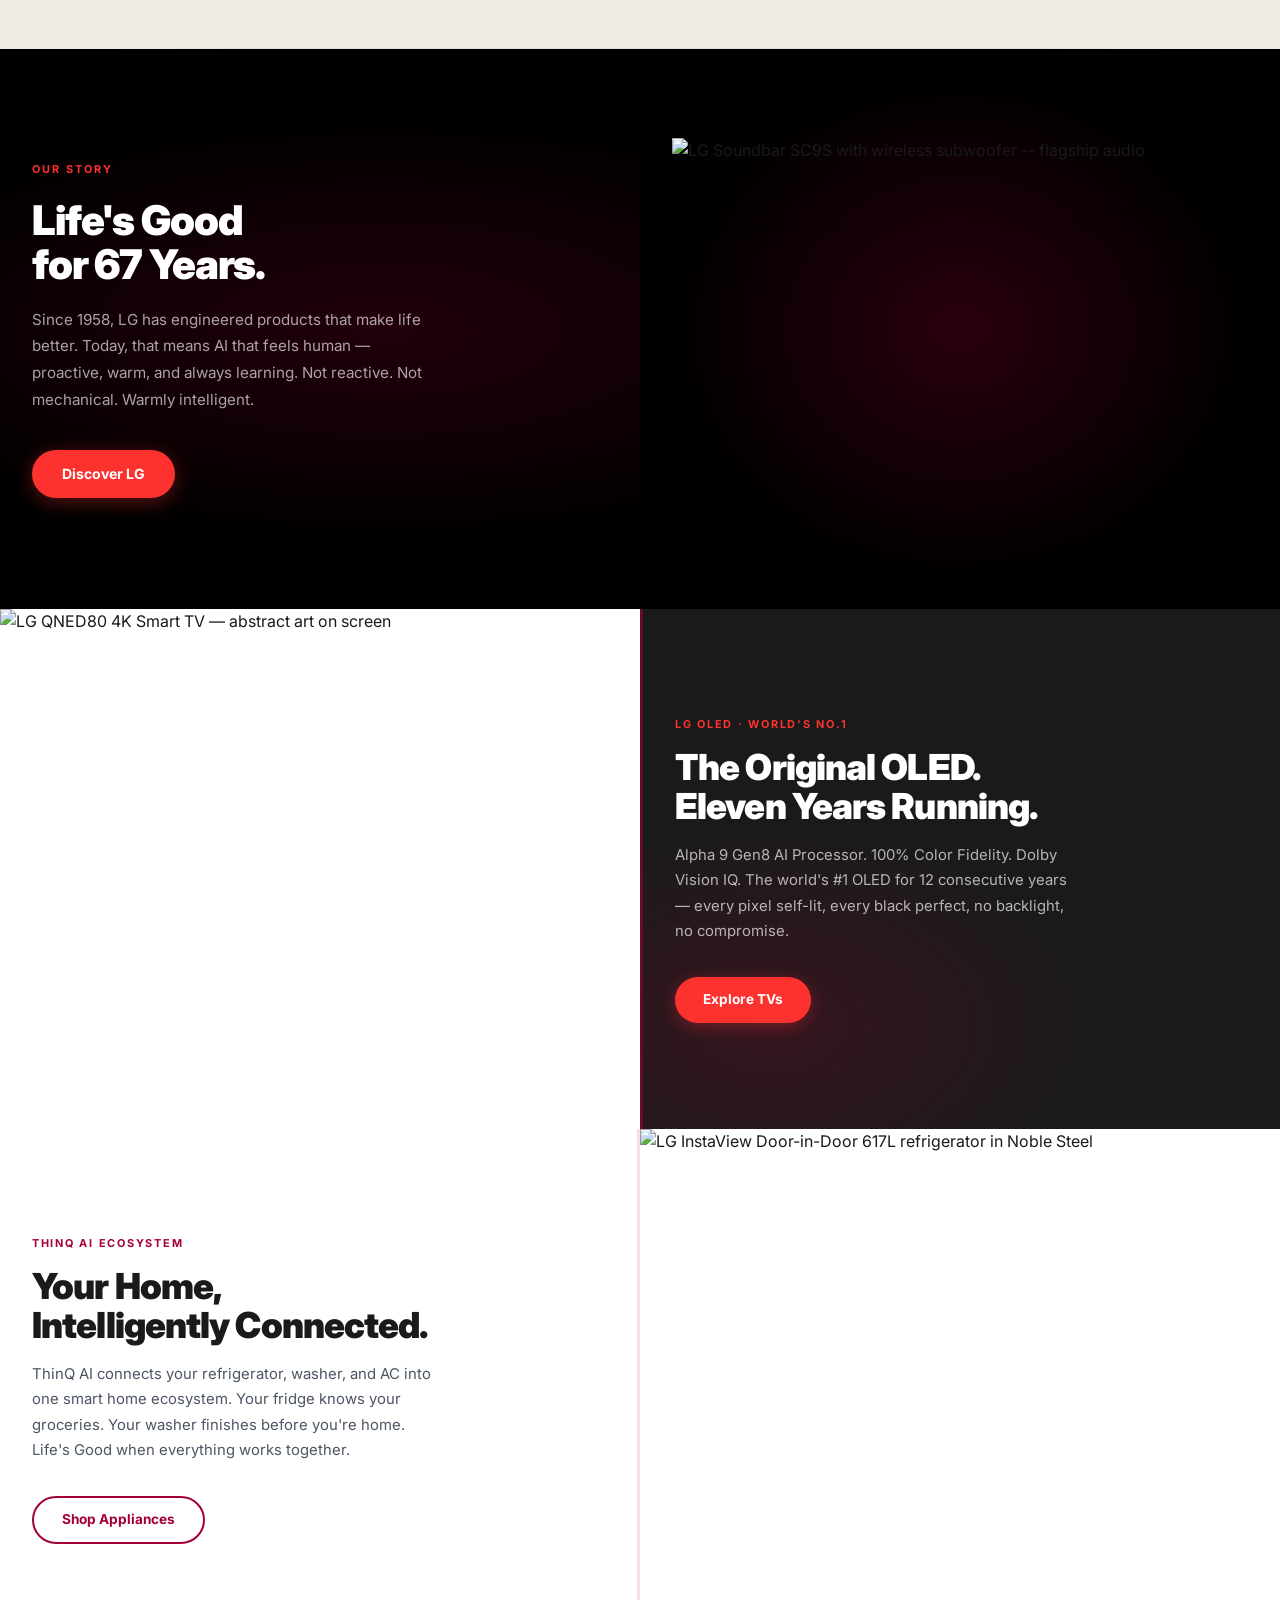
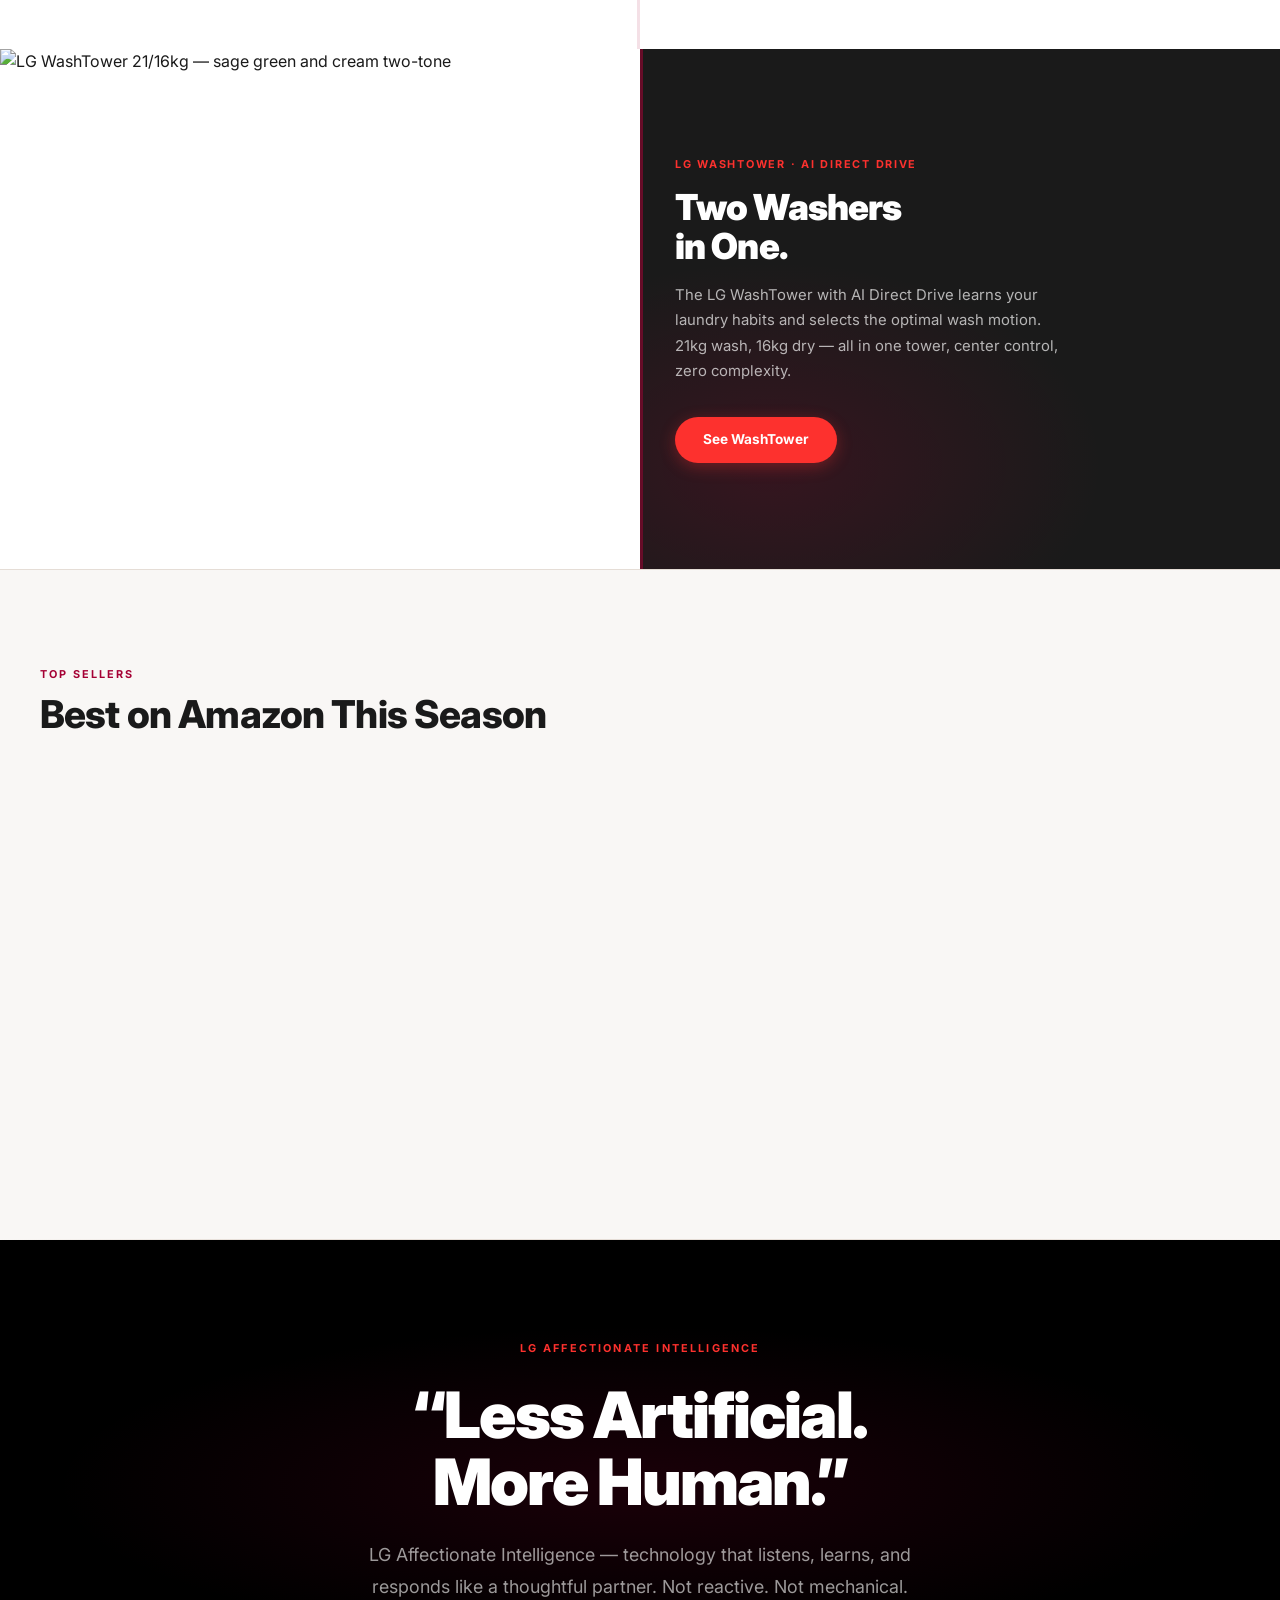
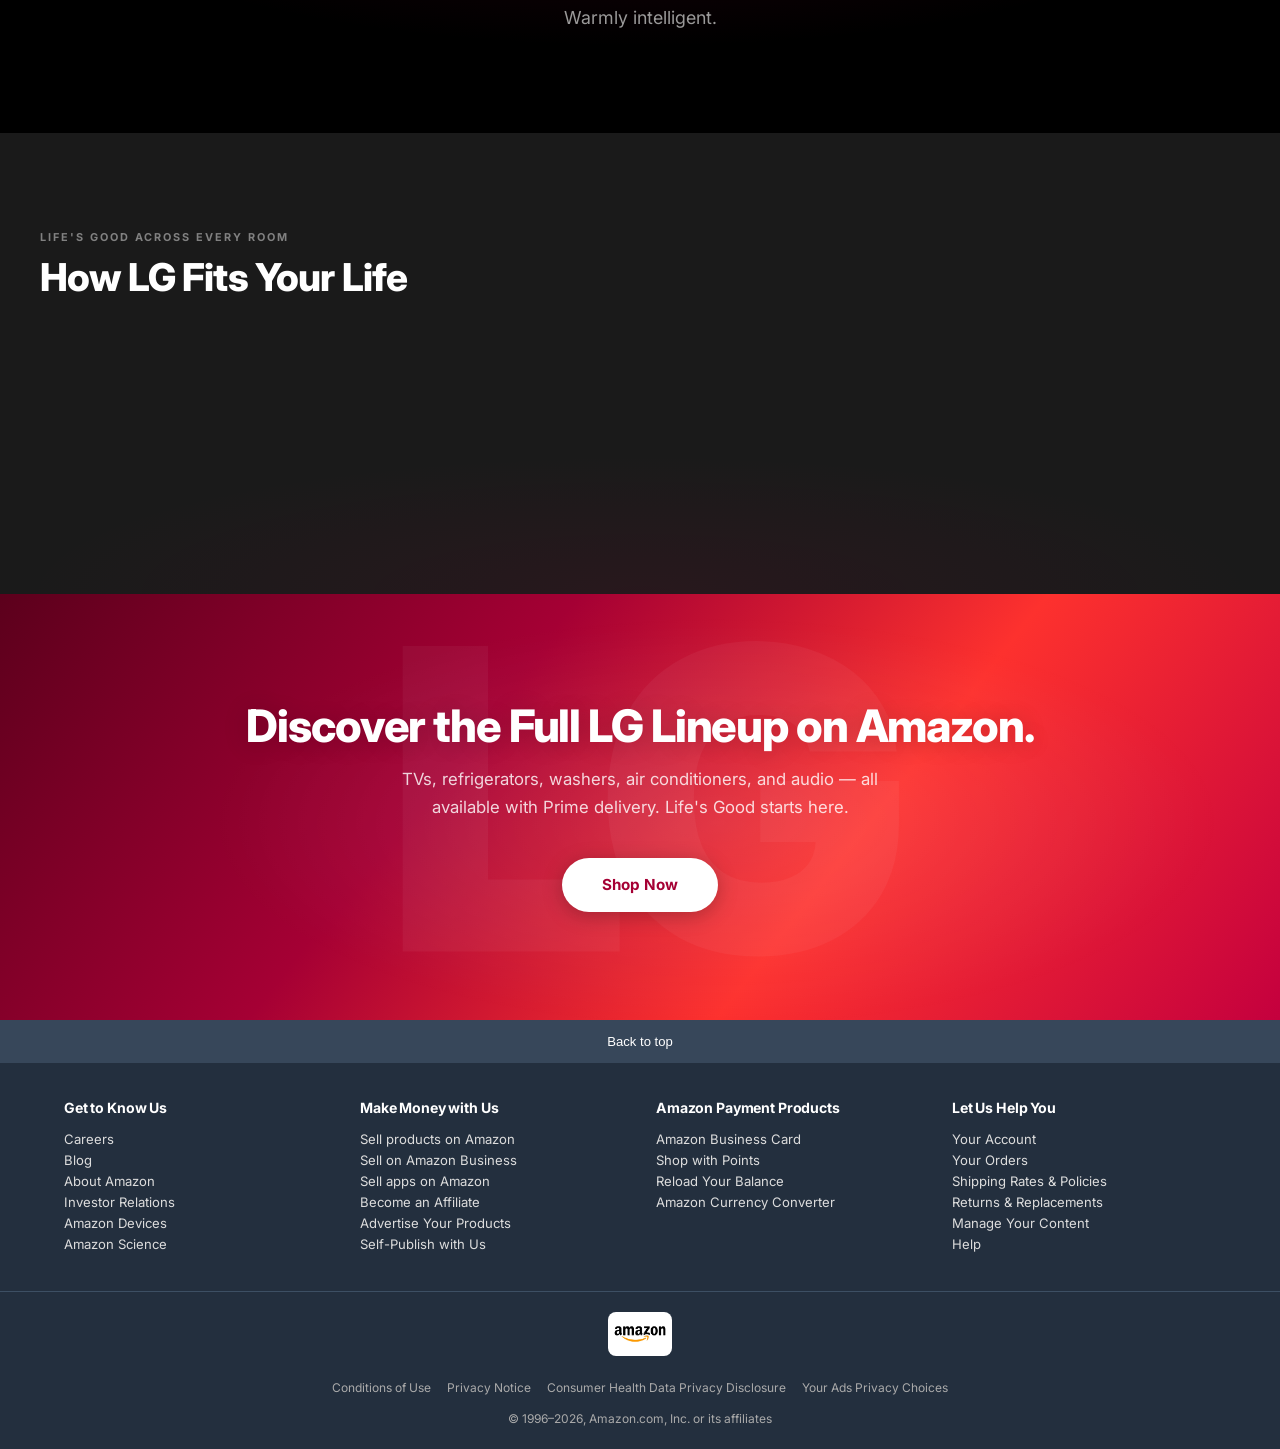
==== commit 5bb37995: "design-elevate: premium pass — tokens, depth, hero, gaming, motion, CTA - Design tokens: added --lh-" ====
--- a/index.html
+++ b/index.html
@@ -42,20 +42,33 @@
       position: absolute;
       inset: 0;
       z-index: 1;
+      /* Directional vignette — dark left anchor, brand tint right, transparent top-right */
       background: linear-gradient(
-        110deg,
-        rgba(26,26,26,0.96) 0%,
-        rgba(26,26,26,0.78) 38%,
-        rgba(165,0,52,0.12) 72%,
+        118deg,
+        rgba(10,1,3,0.97) 0%,
+        rgba(20,1,6,0.84) 32%,
+        rgba(165,0,52,0.16) 68%,
         transparent 100%
       );
       pointer-events: none;
     }
+    /* Bottom fade into page */
     .lg-hero-overlay::after {
       content: '';
       position: absolute;
-      bottom: 0; left: 0; right: 0; height: 140px;
-      background: linear-gradient(0deg, var(--brand-dark) 0%, transparent 100%);
+      bottom: 0; left: 0; right: 0; height: 200px;
+      background: linear-gradient(0deg, #0d0305 0%, transparent 100%);
+    }
+    /* Subtle grain texture */
+    .lg-hero-overlay::before {
+      content: '';
+      position: absolute;
+      inset: 0;
+      background-image: url("data:image/svg+xml,%3Csvg viewBox='0 0 512 512' xmlns='http://www.w3.org/2000/svg'%3E%3Cfilter id='g'%3E%3CfeTurbulence type='fractalNoise' baseFrequency='0.75' numOctaves='4' stitchTiles='stitch'/%3E%3CfeColorMatrix type='saturate' values='0'/%3E%3C/filter%3E%3Crect width='100%25' height='100%25' filter='url(%23g)' opacity='0.028'/%3E%3C/svg%3E");
+      background-size: 512px 512px;
+      opacity: 0.45;
+      pointer-events: none;
+      z-index: 0;
     }
     .lg-hero-content {
       position: relative;
@@ -81,20 +94,25 @@
       font-weight: 900;
       color: #fff;
       line-height: 1.0;
-      letter-spacing: -0.03em;
-      margin-bottom: 16px;
+      letter-spacing: -0.034em;
+      margin-bottom: 18px;
+      /* Subtle text-shadow for depth against video */
+      text-shadow: 0 2px 32px rgba(0,0,0,0.4);
     }
     .lg-hero-title span {
       color: var(--brand-active);
       display: block;
+      /* Active red gets a glow for legibility */
+      text-shadow: 0 0 40px rgba(253,49,46,0.4), 0 2px 16px rgba(0,0,0,0.3);
     }
     .lg-hero-sub {
       font-size: clamp(1rem, 1.6vw, 1.18rem);
-      color: rgba(255,255,255,0.72);
+      color: rgba(255,255,255,0.76);
       max-width: 480px;
       margin-bottom: 44px;
-      line-height: 1.7;
+      line-height: 1.78;
       font-weight: 400;
+      letter-spacing: 0.005em;
     }
     .lg-hero-ctas {
       display: flex;
@@ -607,22 +625,49 @@
 
     /* ── CTA Footer Banner ── */
     .lg-cta-banner {
-      background: linear-gradient(120deg, var(--primary) 0%, var(--brand-active) 50%, var(--primary-mid) 100%);
-      padding: 88px clamp(20px, 5%, 80px);
+      background: linear-gradient(128deg,
+        var(--primary-deep) 0%,
+        var(--primary) 36%,
+        var(--brand-active) 65%,
+        var(--primary-mid) 100%
+      );
+      padding: 108px clamp(20px, 5%, 80px);
       text-align: center;
       position: relative;
       overflow: hidden;
       contain: layout;
-    }
+      isolation: isolate;
+    }
+    /* Ghost LG wordmark */
     .lg-cta-banner::before {
+      content: 'LG';
+      position: absolute;
+      top: 50%; left: 50%;
+      transform: translate(-50%, -52%);
+      font-size: clamp(240px, 36vw, 420px);
+      font-weight: 900;
+      color: rgba(255,255,255,0.045);
+      letter-spacing: -0.04em;
+      line-height: 1;
+      pointer-events: none;
+      z-index: 0;
+      white-space: nowrap;
+      font-family: 'Inter', sans-serif;
+    }
+    /* Radial highlight */
+    .lg-cta-banner::after {
       content: '';
       position: absolute;
-      top: -60%; left: -20%;
-      width: 140%; height: 220%;
-      background: radial-gradient(ellipse 55% 45% at 60% 55%, rgba(255,255,255,0.12) 0%, transparent 60%);
+      top: -40%; left: -10%;
+      width: 120%; height: 180%;
+      background: radial-gradient(ellipse 55% 45% at 55% 52%, rgba(255,255,255,0.1) 0%, transparent 60%);
       pointer-events: none;
+      z-index: 0;
     }
     .lg-cta-banner > * { position: relative; z-index: 1; }
+    .lg-cta-banner h2 {
+      text-shadow: 0 2px 24px rgba(0,0,0,0.2);
+    }
     .lg-cta-banner h2 {
       color: #fff;
       font-size: clamp(1.9rem, 3.5vw, 2.8rem);
--- a/styles.css
+++ b/styles.css
@@ -18,7 +18,7 @@
   --brand-dark:     #1A1A1A;
   --brand-dark-tint:#2d2d2d;
   --brand-mid:      #c4003e;
-  /* --brand-blue intentionally set to LG Heritage Red â€” resolves legacy refs */
+  /* --brand-blue intentionally set to LG Heritage Red -- resolves legacy refs */
   --brand-blue:     #A50034;
   --brand-glow:     rgba(165,0,52,0.35);
   --brand-glow-lg:  rgba(165,0,52,0.15);
@@ -50,6 +50,23 @@
   --text-h1:      clamp(36px, 5vw, 64px);
   --text-h2:      clamp(28px, 4vw, 42px);
   --text-h3:      clamp(20px, 3vw, 28px);
+
+  /* Typography refinements */
+  --lh-display:    1.0;
+  --lh-heading:    1.08;
+  --lh-body:       1.75;
+  --ls-display:    -0.03em;
+  --ls-heading:    -0.022em;
+  --ls-label:      0.15em;
+  --ls-eyebrow:    0.18em;
+
+  /* Border-radius scale (16 / 8 / 999 only) */
+  --radius-lg:  16px;
+  --radius-md:  8px;
+  --radius-pill:999px;
+
+  /* Dark section base — brand-tinted deep black */
+  --section-dark-bg: color-mix(in srgb, var(--primary) 5%, #0d0d0d);
 }
 
 /* 2. Reset & Base
@@ -72,48 +89,52 @@
 
 /* 3. Typography System
    ============================================================ */
-h1, h2, h3, h4 { line-height: 1.1; font-weight: 800; letter-spacing: -0.02em; }
-
-/* Display: 68-80px â€” hero only */
+h1, h2, h3, h4 {
+  line-height: var(--lh-heading);
+  font-weight: 800;
+  letter-spacing: var(--ls-heading);
+}
+
+/* Display: 68-80px -- hero only */
 .display-title {
   font-size: clamp(3rem, 6vw, 5rem);
   font-weight: 900;
-  line-height: 1.0;
-  letter-spacing: -0.03em;
+  line-height: var(--lh-display);
+  letter-spacing: var(--ls-display);
 }
 
 /* H1: 48-56px */
 h1 {
   font-size: clamp(2.5rem, 4.5vw, 3.5rem);
-  letter-spacing: -0.025em;
-  line-height: 1.05;
+  letter-spacing: -0.026em;
+  line-height: 1.04;
 }
 
 /* H2: 36-42px */
 h2 {
   font-size: clamp(1.9rem, 3vw, 2.625rem);
-  letter-spacing: -0.02em;
-  line-height: 1.1;
+  letter-spacing: -0.022em;
+  line-height: 1.08;
 }
 
 /* H3: 24-28px */
 h3 {
   font-size: clamp(1.25rem, 2vw, 1.75rem);
   letter-spacing: -0.015em;
-  line-height: 1.2;
+  line-height: 1.18;
 }
 
 /* H4: 17-18px */
-h4 { font-size: 1.05rem; letter-spacing: -0.01em; font-weight: 700; }
-
-/* Body */
-p { margin-bottom: 0; line-height: 1.7; font-size: 1rem; }
-
-/* Label / eyebrow */
+h4 { font-size: 1.05rem; letter-spacing: -0.01em; font-weight: 700; line-height: 1.3; }
+
+/* Body -- generous line-height for readability */
+p { margin-bottom: 0; line-height: var(--lh-body); font-size: 1rem; }
+
+/* Label / eyebrow -- always spaced-caps */
 .label-sm {
   font-size: 0.7rem;
   font-weight: 700;
-  letter-spacing: 0.14em;
+  letter-spacing: var(--ls-label);
   text-transform: uppercase;
 }
 
@@ -123,19 +144,35 @@
 .section { padding: var(--space-2xl) 0; }
 .section-alt { background: var(--light-gray); }
 .section-dark {
-  background: var(--brand-dark);
+  background: var(--section-dark-bg);
   color: var(--white);
   position: relative;
   overflow: hidden;
-}
-/* Rich depth gradient for dark sections â€” LG Heritage Red warmth */
+  /* Subtle noise texture for depth */
+  isolation: isolate;
+}
+/* Rich depth gradient for dark sections -- LG Heritage Red warmth */
 .section-dark::before {
   content: '';
   position: absolute;
   inset: 0;
-  background: radial-gradient(ellipse 80% 60% at 50% 0%, rgba(165,0,52,0.12) 0%, transparent 70%);
+  background:
+    radial-gradient(ellipse 80% 60% at 50% 0%, rgba(165,0,52,0.16) 0%, transparent 65%),
+    radial-gradient(ellipse 50% 40% at 10% 80%, rgba(165,0,52,0.06) 0%, transparent 60%);
   pointer-events: none;
   z-index: 0;
+}
+/* Subtle grain texture overlay */
+.section-dark::after {
+  content: '';
+  position: absolute;
+  inset: 0;
+  background-image: url(“data:image/svg+xml,%3Csvg viewBox='0 0 256 256' xmlns='http://www.w3.org/2000/svg'%3E%3Cfilter id='noise'%3E%3CfeTurbulence type='fractalNoise' baseFrequency='0.9' numOctaves='4' stitchTiles='stitch'/%3E%3CfeColorMatrix type='saturate' values='0'/%3E%3C/filter%3E%3Crect width='100%25' height='100%25' filter='url(%23noise)' opacity='0.025'/%3E%3C/svg%3E”);
+  background-repeat: repeat;
+  background-size: 256px 256px;
+  pointer-events: none;
+  z-index: 0;
+  opacity: 0.4;
 }
 .section-dark > * { position: relative; z-index: 1; }
 .section-dark h2, .section-dark h3, .section-dark p { color: var(--white); }
@@ -354,15 +391,21 @@
 
 /* Brand sub-nav */
 .brand-subnav {
-  background: #fff;
+  background: rgba(255,255,255,0.96);
   border-bottom: 1px solid var(--border);
   border-top: 2px solid var(--primary);
   position: relative;
   z-index: 8999;
-  transition: box-shadow 0.25s ease;
+  transition: box-shadow 0.3s ease, background 0.3s ease, backdrop-filter 0.3s ease;
+  /* Start with basic bg; blur is added on scroll */
+  backdrop-filter: none;
+  -webkit-backdrop-filter: none;
 }
 .brand-subnav.scrolled {
-  box-shadow: 0 2px 16px rgba(0,0,0,0.08);
+  box-shadow: 0 4px 24px rgba(0,0,0,0.1), 0 1px 0 rgba(165,0,52,0.08);
+  background: rgba(255,255,255,0.88);
+  backdrop-filter: blur(20px) saturate(180%);
+  -webkit-backdrop-filter: blur(20px) saturate(180%);
 }
 .brand-subnav-inner {
   max-width: 1600px; margin: 0 auto; padding: 0 16px;
@@ -380,13 +423,32 @@
 .brand-subnav-tabs a {
   font-size: 0.8rem; color: #333; padding: 0 14px; height: 48px;
   display: flex; align-items: center; text-decoration: none;
-  border-bottom: 3px solid transparent; transition: border-color 0.15s, color 0.15s;
+  position: relative;
+  transition: color 0.2s ease;
   white-space: nowrap;
-}
-.brand-subnav-tabs a:hover, .brand-subnav-tabs a.active {
+  /* Remove border-bottom; use pseudo-element for animated underline */
+}
+/* Animated underline indicator */
+.brand-subnav-tabs a::after {
+  content: '';
+  position: absolute;
+  bottom: 0; left: 50%;
+  width: 0;
+  height: 2px;
+  background: var(--primary);
+  border-radius: 2px 2px 0 0;
+  transform: translateX(-50%);
+  transition: width 0.22s cubic-bezier(0.22, 1, 0.36, 1);
+}
+.brand-subnav-tabs a:hover::after {
+  width: 60%;
+}
+.brand-subnav-tabs a.active {
   color: var(--primary);
-  border-bottom-color: var(--primary);
-  border-bottom-width: 2px;
+  font-weight: 700;
+}
+.brand-subnav-tabs a.active::after {
+  width: calc(100% - 12px);
 }
 .brand-subnav-search {
   margin-left: auto; display: flex; align-items: center;
@@ -427,7 +489,7 @@
 .breadcrumb-inner a { color: var(--primary); }
 .breadcrumb-inner span { color: var(--gray); }
 
-/* 8. Hero â€” Elevated with gradient depth
+/* 8. Hero -- Elevated with gradient depth
    ============================================================ */
 .hero-video-wrap {
   position: relative; width: 100%; min-height: 640px; overflow: hidden;
@@ -444,19 +506,30 @@
 .hero-overlay {
   position: absolute; inset: 0; z-index: 1;
   background: linear-gradient(
-    110deg,
-    var(--brand-dark) 0%,
-    rgba(13,33,85,0.85) 38%,
-    rgba(165,0,52,0.18) 75%,
+    118deg,
+    rgba(13,2,5,0.97) 0%,
+    rgba(26,0,8,0.82) 32%,
+    rgba(165,0,52,0.14) 68%,
     transparent 100%
   );
 }
-/* Subtle vignette bottom */
+/* Bottom + right edge vignette */
 .hero-overlay::after {
   content: '';
   position: absolute;
-  bottom: 0; left: 0; right: 0; height: 160px;
-  background: linear-gradient(0deg, var(--brand-dark) 0%, transparent 100%);
+  bottom: 0; left: 0; right: 0; height: 220px;
+  background: linear-gradient(0deg, var(--section-dark-bg) 0%, transparent 100%);
+}
+/* Subtle noise grain on hero */
+.hero-overlay::before {
+  content: '';
+  position: absolute;
+  inset: 0;
+  background-image: url(“data:image/svg+xml,%3Csvg viewBox='0 0 512 512' xmlns='http://www.w3.org/2000/svg'%3E%3Cfilter id='g'%3E%3CfeTurbulence type='fractalNoise' baseFrequency='0.7' numOctaves='4' stitchTiles='stitch'/%3E%3CfeColorMatrix type='saturate' values='0'/%3E%3C/filter%3E%3Crect width='100%25' height='100%25' filter='url(%23g)' opacity='0.03'/%3E%3C/svg%3E”);
+  background-size: 512px 512px;
+  opacity: 0.5;
+  pointer-events: none;
+  z-index: 0;
 }
 .hero-content {
   position: relative; z-index: 2;
@@ -688,7 +761,7 @@
   box-shadow: 0 4px 14px rgba(165,0,52,0.45);
 }
 
-/* 12. Product Cards â€” Premium depth
+/* 12. Product Cards -- Premium depth
    ============================================================ */
 .product-grid { display: grid; grid-template-columns: repeat(4, 1fr); gap: 20px; }
 .product-grid-3 { grid-template-columns: repeat(3, 1fr); }
@@ -696,17 +769,20 @@
   background: var(--white);
   border-radius: 16px;
   border: 1px solid var(--border);
+  /* Left-border accent: hidden by default, reveals on hover */
+  border-left: 3px solid transparent;
   overflow: hidden;
-  transition: box-shadow 0.3s cubic-bezier(0.22, 1, 0.36, 1),
-              transform 0.3s cubic-bezier(0.22, 1, 0.36, 1),
-              border-color 0.25s ease;
+  transition: box-shadow 0.32s cubic-bezier(0.22, 1, 0.36, 1),
+              transform 0.32s cubic-bezier(0.22, 1, 0.36, 1),
+              border-color 0.22s ease;
   display: flex; flex-direction: column;
   box-shadow: 0 2px 12px rgba(0,0,0,0.06);
 }
 .hk-card:hover {
-  box-shadow: 0 16px 48px rgba(165,0,52,0.18);
+  box-shadow: 0 20px 56px rgba(165,0,52,0.16), 0 4px 16px rgba(0,0,0,0.06);
   transform: translateY(-5px);
-  border-color: rgba(165,0,52,0.2);
+  border-color: rgba(165,0,52,0.22);
+  border-left-color: var(--primary);
 }
 .hk-card-img {
   position: relative; overflow: hidden;
@@ -763,12 +839,17 @@
 .hk-card-dark {
   background: rgba(255,255,255,0.04);
   border-color: rgba(255,255,255,0.08);
-  box-shadow: 0 2px 16px rgba(0,0,0,0.2);
+  border-left-color: transparent;
+  box-shadow: 0 2px 16px rgba(0,0,0,0.3);
 }
 .hk-card-dark:hover {
   background: rgba(255,255,255,0.07);
-  border-color: rgba(165,0,52,0.4);
-  box-shadow: 0 0 0 1px rgba(165,0,52,0.35), 0 20px 48px rgba(165,0,52,0.2);
+  border-color: rgba(165,0,52,0.35);
+  border-left-color: var(--brand-active);
+  box-shadow:
+    0 0 0 1px rgba(165,0,52,0.28),
+    0 0 32px rgba(165,0,52,0.22),
+    0 20px 56px rgba(0,0,0,0.45);
 }
 .hk-card-dark .hk-card-title { color: #fff; }
 .hk-card-dark .hk-card-sub { color: rgba(255,255,255,0.58); }
@@ -880,62 +961,90 @@
   margin: 0 auto;
 }
 
-/* 15. CTA Banner â€” Impactful, layered depth
+/* 15. CTA Banner -- Impactful, landing-page closer
    ============================================================ */
 .cta-banner {
   background: linear-gradient(
-    120deg,
+    128deg,
     var(--primary-deep) 0%,
-    var(--primary) 40%,
-    var(--brand-active) 70%,
+    var(--primary) 38%,
+    var(--brand-active) 65%,
     var(--primary-mid) 100%
   );
-  padding: 96px 24px;
+  padding: 108px 24px;
   text-align: center;
   position: relative;
   overflow: hidden;
-  /* Prevent pseudo-element width:140% from causing horizontal scroll */
   contain: layout;
-}
+  isolation: isolate;
+}
+/* Ghost “LG” wordmark behind headline */
 .cta-banner::before {
-  content: '';
+  content: 'LG';
   position: absolute;
-  top: -50%; left: -20%;
-  width: 140%; height: 200%;
-  background: radial-gradient(ellipse 60% 50% at 60% 50%, rgba(255,255,255,0.12) 0%, transparent 60%);
+  top: 50%;
+  left: 50%;
+  transform: translate(-50%, -50%);
+  font-size: clamp(280px, 40vw, 480px);
+  font-weight: 900;
+  color: rgba(255,255,255,0.04);
+  letter-spacing: -0.05em;
+  line-height: 1;
   pointer-events: none;
-}
+  z-index: 0;
+  white-space: nowrap;
+  font-family: 'Inter', sans-serif;
+}
+/* Radial highlight */
 .cta-banner::after {
   content: '';
   position: absolute;
-  inset: 0;
-  background: url("data:image/svg+xml,%3Csvg width='40' height='40' viewBox='0 0 40 40' xmlns='http://www.w3.org/2000/svg'%3E%3Cg fill='none' fill-rule='evenodd'%3E%3Cg fill='%23ffffff' fill-opacity='0.02'%3E%3Cpath d='M20 20c0-5.5-4.5-10-10-10s-10 4.5-10 10 4.5 10 10 10 10-4.5 10-10zm10 0c0-5.5-4.5-10-10-10s-10 4.5-10 10 4.5 10 10 10 10-4.5 10-10z'/%3E%3C/g%3E%3C/g%3E%3C/svg%3E");
+  top: -40%; left: -10%;
+  width: 120%; height: 180%;
+  background: radial-gradient(ellipse 55% 45% at 55% 55%, rgba(255,255,255,0.1) 0%, transparent 60%);
   pointer-events: none;
+  z-index: 0;
 }
 .cta-banner > * { position: relative; z-index: 1; }
 .cta-banner h2 {
   color: #fff;
-  font-size: clamp(2rem, 3.5vw, 2.875rem);
-  margin-bottom: 16px;
-  letter-spacing: -0.025em;
+  font-size: clamp(2.2rem, 3.8vw, 3.2rem);
+  margin-bottom: 18px;
+  letter-spacing: -0.028em;
+  line-height: 1.06;
 }
 .cta-banner p {
-  color: rgba(255,255,255,0.78);
+  color: rgba(255,255,255,0.82);
   font-size: 1.1rem;
-  margin-bottom: 36px;
+  margin-bottom: 40px;
   max-width: 520px;
   margin-left: auto;
   margin-right: auto;
-  line-height: 1.7;
+  line-height: 1.76;
 }
 .cta-banner-btns { display: flex; gap: 14px; justify-content: center; flex-wrap: wrap; }
 
-/* 16. Footer â€” Premium dark
+/* 16. Footer -- Premium dark
    ============================================================ */
 .brand-footer {
-  background: linear-gradient(180deg, var(--brand-dark) 0%, #0d0005 100%);
-  padding: 72px 0 44px;
-  border-top: 1px solid rgba(255,255,255,0.06);
+  background: linear-gradient(180deg,
+    color-mix(in srgb, var(--primary) 4%, #111111) 0%,
+    #080002 100%
+  );
+  padding: 80px 0 48px;
+  border-top: 1px solid rgba(165,0,52,0.18);
+  position: relative;
+  overflow: hidden;
+}
+/* Subtle top glow in footer */
+.brand-footer::before {
+  content: '';
+  position: absolute;
+  top: 0; left: 50%;
+  transform: translateX(-50%);
+  width: 600px; height: 1px;
+  background: linear-gradient(90deg, transparent, rgba(165,0,52,0.4), transparent);
+  pointer-events: none;
 }
 .brand-footer-inner { max-width: 1200px; margin: 0 auto; padding: 0 24px; }
 .brand-footer-grid {
@@ -948,21 +1057,25 @@
 }
 .footer-brand p { color: rgba(255,255,255,0.48); font-size: 0.85rem; line-height: 1.75; max-width: 280px; }
 .footer-col h4 {
-  color: rgba(255,255,255,0.75);
-  font-size: 0.7rem;
+  color: rgba(255,255,255,0.55);
+  font-size: 0.68rem;
   font-weight: 700;
-  letter-spacing: 0.14em;
+  letter-spacing: var(--ls-label);
   text-transform: uppercase;
-  margin-bottom: 18px;
+  margin-bottom: 20px;
 }
 .footer-col ul li { margin-bottom: 10px; }
 .footer-col ul li a {
-  color: rgba(255,255,255,0.45);
+  color: rgba(255,255,255,0.38);
   font-size: 0.83rem;
   text-decoration: none;
-  transition: color var(--transition);
-}
-.footer-col ul li a:hover { color: var(--brand-active); }
+  transition: color 0.2s ease, padding-left 0.2s ease;
+  display: inline-block;
+}
+.footer-col ul li a:hover {
+  color: var(--brand-active);
+  padding-left: 4px;
+}
 .footer-bottom {
   border-top: 1px solid rgba(255,255,255,0.07);
   padding-top: 28px;
@@ -1031,26 +1144,50 @@
 .trust-item span { font-size: 0.83rem; color: var(--text-muted); font-weight: 500; }
 .trust-item strong { color: var(--text); font-weight: 700; }
 
-/* 20. Gaming-specific glow â€” section-dark with blue accent
+/* 20. Gaming-specific glow -- red accent, deep blacks
    ============================================================ */
 .gaming-dark {
-  background: #000;
+  background: #050000;
   position: relative;
   overflow: hidden;
+  isolation: isolate;
 }
 .gaming-dark::before {
   content: '';
   position: absolute;
   top: 0; left: 0; right: 0; height: 400px;
-  background: radial-gradient(ellipse 80% 60% at 30% 0%, rgba(0,168,255,0.15) 0%, transparent 70%);
+  background: radial-gradient(ellipse 80% 60% at 30% 0%, rgba(165,0,52,0.18) 0%, transparent 70%);
   pointer-events: none;
 }
 .gaming-dark::after {
   content: '';
   position: absolute;
   bottom: 0; right: 0; left: 0; height: 300px;
-  background: radial-gradient(ellipse 80% 60% at 70% 100%, rgba(0,168,255,0.1) 0%, transparent 70%);
+  background: radial-gradient(ellipse 80% 60% at 70% 100%, rgba(253,49,46,0.1) 0%, transparent 70%);
   pointer-events: none;
+}
+
+/* Screen mock breathing pulse */
+@keyframes screen-pulse {
+  0%, 100% {
+    box-shadow:
+      0 0 0 1px rgba(253,49,46,0.08),
+      0 0 40px rgba(253,49,46,0.35),
+      0 0 80px rgba(253,49,46,0.15),
+      inset 0 0 60px rgba(253,49,46,0.08);
+  }
+  50% {
+    box-shadow:
+      0 0 0 1px rgba(253,49,46,0.14),
+      0 0 60px rgba(253,49,46,0.52),
+      0 0 120px rgba(253,49,46,0.22),
+      inset 0 0 80px rgba(253,49,46,0.12);
+  }
+}
+/* Stat text pulse inside screen */
+@keyframes stat-pulse {
+  0%, 100% { text-shadow: 0 0 24px rgba(253,49,46,0.7); }
+  50%       { text-shadow: 0 0 48px rgba(253,49,46,0.95), 0 0 80px rgba(253,49,46,0.5); }
 }
 
 /* 21. Mobile
@@ -1494,3 +1631,215 @@
   .hero-glass-card { margin-top: 24px; }
 }
 
+/* ============================================================
+   DESIGN ELEVATION v3 -- Premium pass
+   ============================================================ */
+
+/* ---- Scroll reveal: stronger upward drift ---- */
+.js-ready .section-fade {
+  opacity: 0;
+  transform: translateY(32px);
+  transition: opacity 0.65s cubic-bezier(0.22, 1, 0.36, 1),
+              transform 0.65s cubic-bezier(0.22, 1, 0.36, 1);
+}
+.js-ready .section-fade.visible {
+  opacity: 1;
+  transform: translateY(0);
+}
+
+/* Grid child stagger -- overrides inline delay for grid items */
+.js-ready .hk-card.section-fade,
+.js-ready .lg-product-card.section-fade,
+.js-ready .cat-tile-card.section-fade,
+.js-ready .use-case-tile.section-fade,
+.js-ready .gaming-use-tile.section-fade,
+.js-ready .gaming-prod-card.section-fade {
+  opacity: 0;
+  transform: translateY(24px);
+  transition: opacity 0.55s cubic-bezier(0.22, 1, 0.36, 1),
+              transform 0.55s cubic-bezier(0.22, 1, 0.36, 1);
+}
+
+/* ---- Eyebrow typography -- always spaced caps ---- */
+.section-eyebrow,
+.lg-hero-eyebrow,
+.lg-split-eyebrow,
+.lg-spotlight-eyebrow,
+.gaming-hero-eyebrow,
+.gaming-split-eyebrow,
+.gaming-section-eyebrow,
+.gaming-tv-eyebrow,
+.audio-hero-eyebrow,
+.tv-hero-eyebrow,
+.section-hero-content .eyebrow,
+.hero-eyebrow,
+.hero-glass-card-label {
+  letter-spacing: var(--ls-eyebrow);
+  font-size: 0.68rem;
+  font-weight: 700;
+  text-transform: uppercase;
+}
+
+/* ---- Gaming: screen mock breathing pulse ---- */
+.screen-mock {
+  animation: screen-pulse 3.5s ease-in-out infinite;
+}
+.screen-mock-stat {
+  animation: stat-pulse 3.5s ease-in-out infinite;
+}
+
+/* ---- Split section: copy-side left accent ---- */
+.lg-split-copy-dark {
+  border-left: 3px solid rgba(165,0,52,0.55);
+}
+.lg-split-copy-light {
+  border-left: none;
+  border-right: 3px solid rgba(165,0,52,0.12);
+}
+
+/* ---- Product cards: equal-height guarantee ---- */
+.product-grid-4,
+.product-grid,
+.best-sellers-grid,
+.duo-grid {
+  align-items: stretch;
+}
+
+/* ---- LG product card -- left border accent on hover ---- */
+.lg-product-card {
+  border-left: 3px solid transparent;
+  transition: transform 0.28s cubic-bezier(0.22,1,0.36,1),
+              box-shadow 0.28s ease,
+              border-color 0.22s ease,
+              border-left-color 0.22s ease;
+}
+.lg-product-card:hover {
+  border-left-color: var(--primary);
+}
+
+/* Dark-bg product card glow upgrade */
+.section-dark .lg-product-card:hover,
+.use-case-section .lg-product-card:hover,
+.gaming-cards-section .lg-product-card:hover {
+  box-shadow:
+    0 0 0 1px rgba(165,0,52,0.25),
+    0 0 40px rgba(165,0,52,0.28),
+    0 20px 56px rgba(0,0,0,0.5);
+  border-left-color: var(--brand-active);
+}
+
+/* ---- Image hover scale on split media ---- */
+.lg-split-media {
+  overflow: hidden;
+}
+.lg-split-media img {
+  transition: transform 0.7s cubic-bezier(0.22, 1, 0.36, 1);
+}
+.lg-split:hover .lg-split-media img {
+  transform: scale(1.04);
+}
+
+/* ---- Hero glass card -- floating depth ---- */
+.hero-glass-card {
+  position: relative;
+  /* Subtle brand bottom-border for extra premium feel */
+  border-bottom: 1px solid rgba(165,0,52,0.4);
+  transition: transform 0.3s ease, box-shadow 0.3s ease;
+}
+.hero-glass-card:hover {
+  transform: translateY(-2px);
+  box-shadow: 0 12px 40px rgba(0,0,0,0.35), inset 0 1px 0 rgba(255,255,255,0.14);
+}
+
+/* ---- Section title eyebrow divider ---- */
+.section-title .eyebrow + * {
+  margin-top: 8px;
+}
+
+/* ---- CTA banner button -- white pill, stronger lift ---- */
+.btn-cta-white:hover,
+.cta-banner .btn-brand:hover {
+  transform: translateY(-2px) scale(1.02);
+  box-shadow: 0 8px 28px rgba(0,0,0,0.28);
+}
+
+/* ---- Gaming split: stronger glow on dark panel ---- */
+.gaming-split-dark {
+  background: #060000;
+  border-bottom: 1px solid rgba(253,49,46,0.08);
+}
+.gaming-split-dark::before {
+  background: radial-gradient(ellipse 80% 70% at 20% 50%, rgba(165,0,52,0.2) 0%, transparent 60%),
+              radial-gradient(ellipse 50% 40% at 80% 20%, rgba(253,49,46,0.08) 0%, transparent 50%);
+}
+
+/* ---- Feature icon glow refinement ---- */
+.lg-feat-icon,
+.gaming-feat-icon {
+  transition: box-shadow 0.25s ease, background 0.25s ease;
+}
+.lg-feat-item:hover .lg-feat-icon,
+.gaming-feat-item:hover .gaming-feat-icon {
+  box-shadow: 0 0 24px rgba(165,0,52,0.32), inset 0 1px 0 rgba(255,255,255,0.1);
+  background: rgba(165,0,52,0.26);
+}
+
+/* ---- Stats bar: number gradient upgrade ---- */
+.stat-num {
+  background: linear-gradient(135deg, var(--primary) 0%, var(--brand-active) 60%);
+  -webkit-background-clip: text;
+  -webkit-text-fill-color: transparent;
+  background-clip: text;
+  filter: drop-shadow(0 2px 8px rgba(165,0,52,0.2));
+}
+
+/* ---- Industry / use-case tile upgrade ---- */
+.use-case-tile,
+.industry-tile {
+  border-bottom: 2px solid transparent;
+  transition: transform 0.25s cubic-bezier(0.22,1,0.36,1),
+              background 0.22s ease,
+              box-shadow 0.25s ease,
+              border-bottom-color 0.22s ease;
+}
+.use-case-tile:hover {
+  border-bottom-color: var(--brand-active);
+}
+
+/* ---- Section alt -- warm tint ---- */
+.section-alt {
+  background: linear-gradient(180deg, var(--light-gray) 0%, #faf7f4 100%);
+}
+
+/* ---- Top sellers light section -- subtle brand warmth ---- */
+.top-sellers-section {
+  background: linear-gradient(180deg, #faf8f6 0%, var(--light-bg) 100%);
+  border-top: 1px solid var(--border);
+}
+
+/* ---- Category tiles: warm bg upgrade ---- */
+.cat-section {
+  background: linear-gradient(180deg, var(--brand-warm-grey) 0%, #ede8df 100%);
+}
+
+/* ---- Mobile: prevent floating chips from stacking over text ---- */
+@media (max-width: 480px) {
+  .hero-glass-card {
+    display: none;
+  }
+}
+
+/* ---- Reduce motion: respect user preference ---- */
+@media (prefers-reduced-motion: reduce) {
+  .screen-mock,
+  .screen-mock-stat {
+    animation: none;
+  }
+  .js-ready .section-fade,
+  .js-ready .split-slide-left,
+  .js-ready .split-slide-right {
+    transition: opacity 0.3s ease;
+    transform: none !important;
+  }
+}
+
